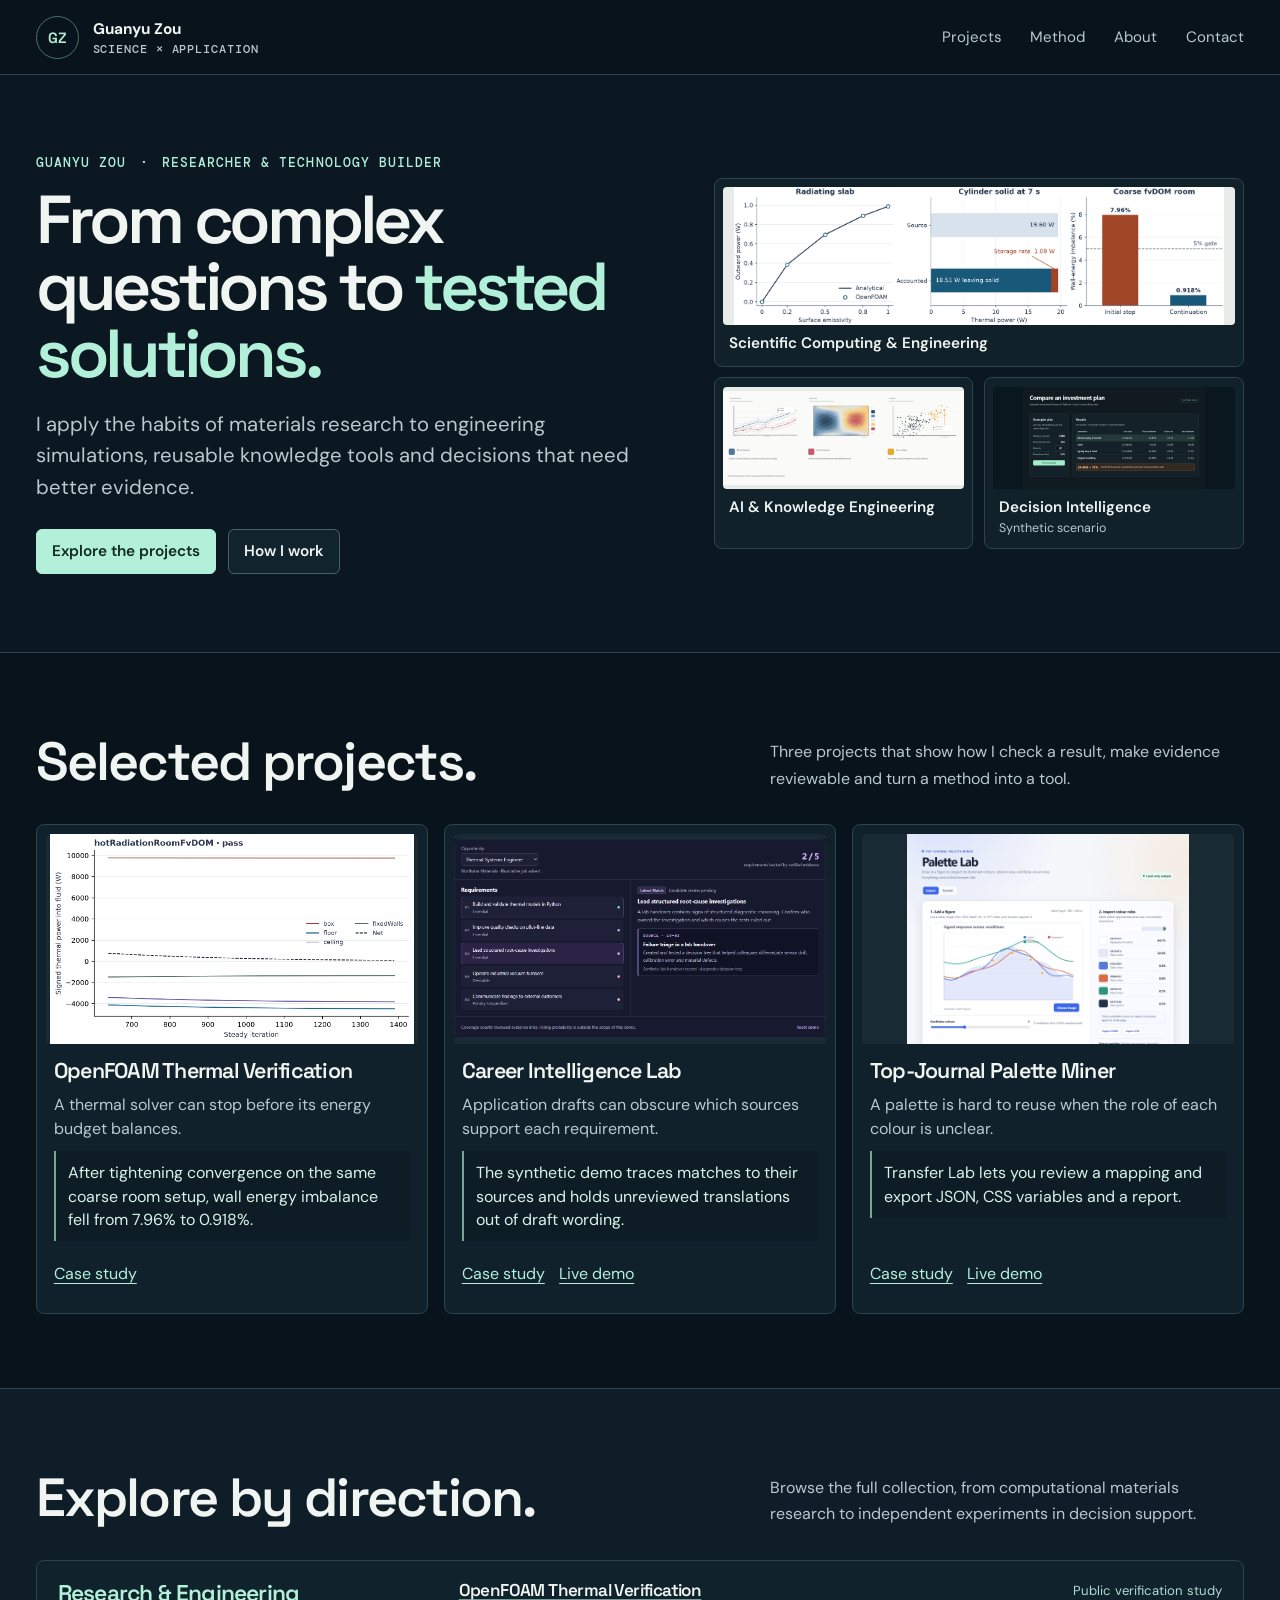
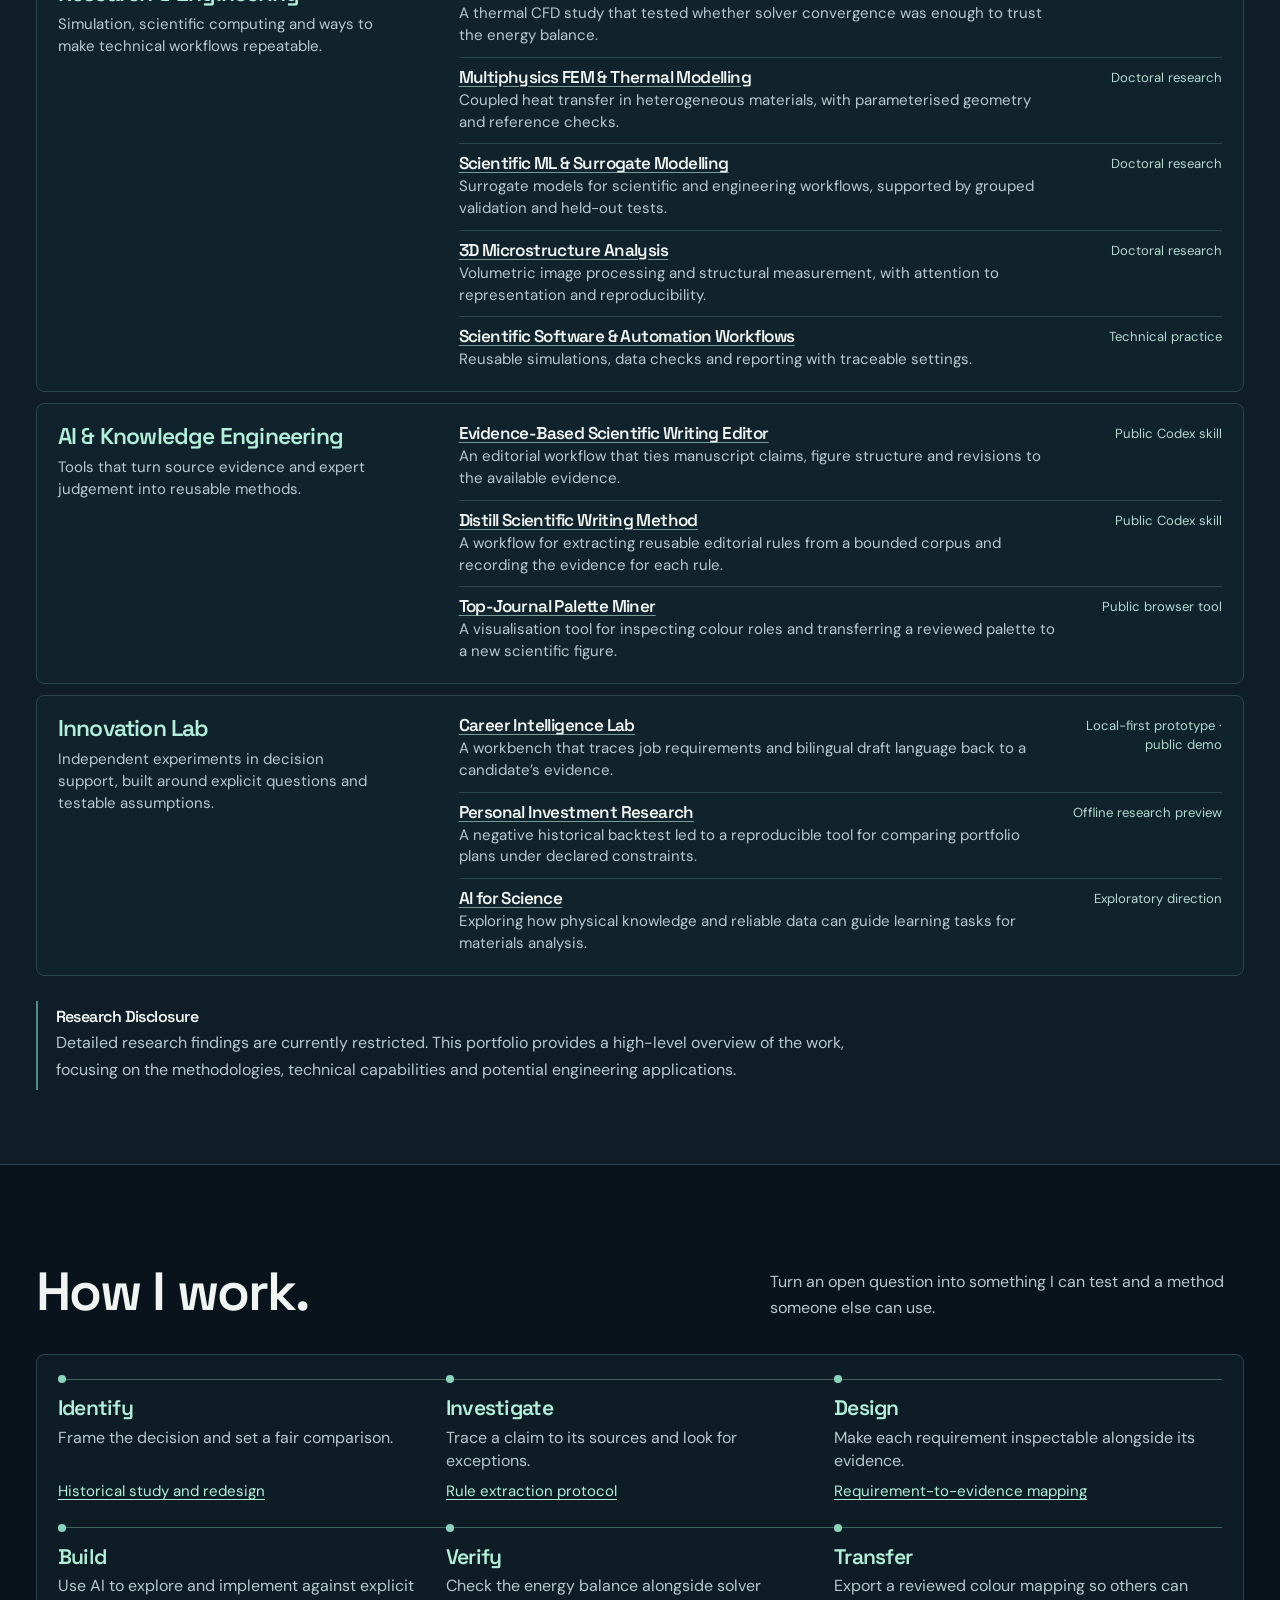
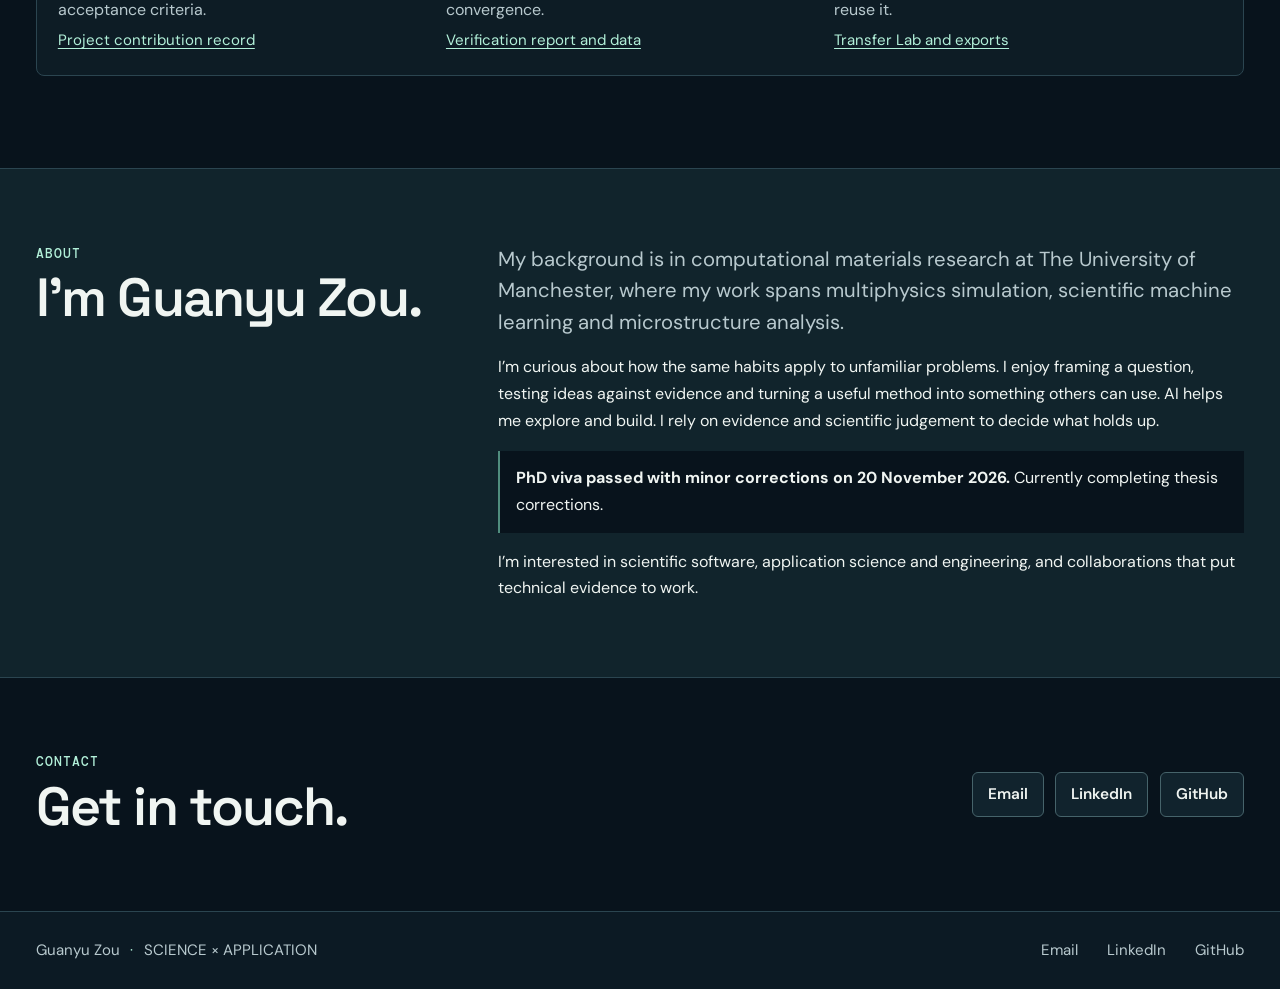
==== index.html @ ea114e2a "Refine portfolio hero, featured evidence and mobile catalogue" ====
<!doctype html>
<html lang="en">
<head>
  <meta charset="utf-8">
  <meta name="viewport" content="width=device-width, initial-scale=1">
  <meta name="theme-color" content="#08131c">
  <title>Guanyu Zou | Research &amp; Technology Portfolio</title>
  <meta name="description" content="Guanyu Zou is a materials researcher and technology builder working across scientific computing, knowledge engineering and independent technical research.">
  <link rel="canonical" href="https://guanyuzooou.github.io/guanyu-zou-portfolio-public/">
  <link rel="icon" href="assets/favicon.svg" type="image/svg+xml">
  <link rel="stylesheet" href="styles.css">
  <link rel="stylesheet" href="portfolio-v2.css">
  <meta property="og:type" content="website">
  <meta property="og:site_name" content="Guanyu Zou · Research &amp; Technology">
  <meta property="og:locale" content="en_GB">
  <meta property="og:title" content="Guanyu Zou | Research &amp; Technology Portfolio">
  <meta property="og:description" content="Guanyu Zou is a materials researcher and technology builder working across scientific computing, knowledge engineering and independent technical research.">
  <meta property="og:url" content="https://guanyuzooou.github.io/guanyu-zou-portfolio-public/">
  <meta property="og:image" content="https://guanyuzooou.github.io/guanyu-zou-portfolio-public/assets/social-preview-v2.png">
  <meta property="og:image:width" content="1200">
  <meta property="og:image:height" content="630">
  <meta property="og:image:alt" content="Guanyu Zou, research and technology portfolio">
  <meta name="twitter:card" content="summary_large_image">
  <meta name="twitter:title" content="Guanyu Zou | Research &amp; Technology Portfolio">
  <meta name="twitter:description" content="Guanyu Zou is a materials researcher and technology builder working across scientific computing, knowledge engineering and independent technical research.">
  <meta name="twitter:image" content="https://guanyuzooou.github.io/guanyu-zou-portfolio-public/assets/social-preview-v2.png">
  <script src="portfolio-v2.js" defer></script>
</head>
<body class="v2-page">
<a class="skip-link" href="#main-content">Skip to main content</a>
<header class="v2-header">
  <div class="v2-wrap v2-header-inner">
    <a class="v2-brand" href="index.html" aria-label="Guanyu Zou home">
      <span class="v2-brand-mark" aria-hidden="true">GZ</span>
      <span><strong>Guanyu Zou</strong><small>SCIENCE × APPLICATION</small></span>
    </a>
    <button type="button" class="v2-menu-toggle" aria-expanded="false" aria-controls="portfolio-navigation" hidden>Menu</button>
    <nav id="portfolio-navigation" class="v2-nav" aria-label="Main navigation"><a href="#work">Projects</a>
<a href="#approach">Method</a>
<a href="#about">About</a>
<a href="#contact">Contact</a></nav>
  </div>
</header>
<main id="main-content" tabindex="-1">
<section class="v2-hero" id="top">
  <div class="v2-wrap v2-hero-grid">
    <div class="v2-hero-copy">
      <p class="v2-kicker">Guanyu Zou <span>·</span> Researcher &amp; technology builder</p>
      <h1>From complex questions to <em>tested solutions.</em></h1>
      <p class="v2-lead">I apply the habits of materials research to engineering simulations, reusable knowledge tools and decisions that need better evidence.</p>
      <div class="v2-actions">
        <a class="v2-button v2-button-primary" href="#work">Explore the projects</a>
        <a class="v2-button" href="#approach">How I work</a>
      </div>
    </div>
    <nav class="v2-practice-grid" aria-label="Areas of practice">
      <a class="v2-practice-tile v2-practice-engineering" href="#research">
        <div class="v2-practice-media">
          <img src="assets/projects/openfoam-verification.png" width="2623" height="741" alt="OpenFOAM verification figure showing analytical comparison, a thermal budget and a wall-energy balance check" fetchpriority="high">
        </div>
        <span>Scientific Computing &amp; Engineering</span>
      </a>
      <a class="v2-practice-tile v2-practice-colour" href="#knowledge">
        <div class="v2-practice-media">
          <img src="assets/projects/palette-gallery.png" width="1500" height="585" alt="Three synthetic examples from Palette Miner’s scientific colour gallery">
        </div>
        <span>AI &amp; Knowledge Engineering</span>
      </a>
      <a class="v2-practice-tile v2-practice-decision" href="#lab">
        <div class="v2-practice-media">
          <img src="assets/projects/investment-comparison.png" width="1280" height="720" alt="Investment Research comparison interface using a synthetic GBP replay">
        </div>
        <span>Decision Intelligence<small>Synthetic scenario</small></span>
      </a>
    </nav>
  </div>
</section>

<section class="v2-section v2-wrap v2-featured" id="work">
  <div class="v2-section-head"><h2>Selected projects.</h2><p>Three projects that show how I check a result, make evidence reviewable and turn a method into a tool.</p></div>
  <div class="v2-feature-grid"><article class="v2-feature-card">
  <div class="v2-feature-image"><img src="assets/projects/openfoam-room.png" alt="Wall and net thermal power over steady iterations in the continued OpenFOAM room radiation run" loading="lazy" decoding="async"></div>
  <div class="v2-feature-body">
    <h3>OpenFOAM Thermal Verification</h3>
    <p class="v2-feature-problem">A thermal solver can stop before its energy budget balances.</p>
    <p class="v2-feature-proof">After tightening convergence on the same coarse room setup, wall energy imbalance fell from 7.96% to 0.918%.</p>
    <div class="v2-feature-actions"><a href="openfoam.html" aria-label="Case study: OpenFOAM Thermal Verification">Case study</a></div>
  </div>
</article>
<article class="v2-feature-card">
  <div class="v2-feature-image"><img src="assets/projects/career-evidence.png" alt="Public Career Intelligence Lab interface showing a latent match, source evidence and a question for candidate review" loading="lazy" decoding="async"></div>
  <div class="v2-feature-body">
    <h3>Career Intelligence Lab</h3>
    <p class="v2-feature-problem">Application drafts can obscure which sources support each requirement.</p>
    <p class="v2-feature-proof">The synthetic demo traces matches to their sources and holds unreviewed translations out of draft wording.</p>
    <div class="v2-feature-actions"><a href="career-intelligence.html" aria-label="Case study: Career Intelligence Lab">Case study</a><a href="https://guanyuzooou.github.io/career-intelligence-lab/" aria-label="Live demo: Career Intelligence Lab">Live demo</a></div>
  </div>
</article>
<article class="v2-feature-card">
  <div class="v2-feature-image"><img src="assets/projects/palette-inspect.png" alt="Palette Lab Inspect interface showing extracted colour candidates and visual roles for its built-in synthetic figure" loading="lazy" decoding="async"></div>
  <div class="v2-feature-body">
    <h3>Top-Journal Palette Miner</h3>
    <p class="v2-feature-problem">A palette is hard to reuse when the role of each colour is unclear.</p>
    <p class="v2-feature-proof">Transfer Lab lets you review a mapping and export JSON, CSS variables and a report.</p>
    <div class="v2-feature-actions"><a href="palette-miner.html" aria-label="Case study: Top-Journal Palette Miner">Case study</a><a href="https://guanyuzooou.github.io/top-journal-palette-miner/" aria-label="Live demo: Top-Journal Palette Miner">Live demo</a></div>
  </div>
</article></div>
</section>

<section class="v2-section v2-directory" id="skills">
  <div class="v2-wrap" id="tools">
    <div class="v2-section-head"><h2>Explore by direction.</h2><p>Browse the full collection, from computational materials research to independent experiments in decision support.</p></div>
    <section class="v2-project-group" data-project-group="research" id="research" aria-labelledby="research-heading">
  <div class="v2-project-group-intro">
    <h3 id="research-heading">
      <span data-category-label>Research &amp; Engineering</span>
      <button type="button" class="v2-category-toggle" aria-expanded="true" aria-controls="research-projects" hidden>Research &amp; Engineering<span aria-hidden="true"></span></button>
    </h3>
    <p>Simulation, scientific computing and ways to make technical workflows repeatable.</p>
  </div>
  <ul id="research-projects"><li class="v2-project-row">
  <div><h4><a href="openfoam.html">OpenFOAM Thermal Verification</a></h4><p>A thermal CFD study that tested whether solver convergence was enough to trust the energy balance.</p></div>
  <span class="v2-project-state">Public verification study</span>
</li>
<li class="v2-project-row">
  <div><h4><a href="fem.html">Multiphysics FEM &amp; Thermal Modelling</a></h4><p>Coupled heat transfer in heterogeneous materials, with parameterised geometry and reference checks.</p></div>
  <span class="v2-project-state">Doctoral research</span>
</li>
<li class="v2-project-row">
  <div><h4><a href="ml.html">Scientific ML &amp; Surrogate Modelling</a></h4><p>Surrogate models for scientific and engineering workflows, supported by grouped validation and held-out tests.</p></div>
  <span class="v2-project-state">Doctoral research</span>
</li>
<li class="v2-project-row">
  <div><h4><a href="imaging.html">3D Microstructure Analysis</a></h4><p>Volumetric image processing and structural measurement, with attention to representation and reproducibility.</p></div>
  <span class="v2-project-state">Doctoral research</span>
</li>
<li class="v2-project-row">
  <div><h4><a href="tools.html">Scientific Software &amp; Automation Workflows</a></h4><p>Reusable simulations, data checks and reporting with traceable settings.</p></div>
  <span class="v2-project-state">Technical practice</span>
</li></ul>
</section>
<section class="v2-project-group" data-project-group="knowledge" id="knowledge" aria-labelledby="knowledge-heading">
  <div class="v2-project-group-intro">
    <h3 id="knowledge-heading">
      <span data-category-label>AI &amp; Knowledge Engineering</span>
      <button type="button" class="v2-category-toggle" aria-expanded="true" aria-controls="knowledge-projects" hidden>AI &amp; Knowledge Engineering<span aria-hidden="true"></span></button>
    </h3>
    <p>Tools that turn source evidence and expert judgement into reusable methods.</p>
  </div>
  <ul id="knowledge-projects"><li class="v2-project-row">
  <div><h4><a href="writing-editor.html">Evidence-Based Scientific Writing Editor</a></h4><p>An editorial workflow that ties manuscript claims, figure structure and revisions to the available evidence.</p></div>
  <span class="v2-project-state">Public Codex skill</span>
</li>
<li class="v2-project-row">
  <div><h4><a href="writing-method.html">Distill Scientific Writing Method</a></h4><p>A workflow for extracting reusable editorial rules from a bounded corpus and recording the evidence for each rule.</p></div>
  <span class="v2-project-state">Public Codex skill</span>
</li>
<li class="v2-project-row">
  <div><h4><a href="palette-miner.html">Top-Journal Palette Miner</a></h4><p>A visualisation tool for inspecting colour roles and transferring a reviewed palette to a new scientific figure.</p></div>
  <span class="v2-project-state">Public browser tool</span>
</li></ul>
</section>
<section class="v2-project-group" data-project-group="innovation" id="lab" aria-labelledby="innovation-heading">
  <div class="v2-project-group-intro">
    <h3 id="innovation-heading">
      <span data-category-label>Innovation Lab</span>
      <button type="button" class="v2-category-toggle" aria-expanded="true" aria-controls="innovation-projects" hidden>Innovation Lab<span aria-hidden="true"></span></button>
    </h3>
    <p>Independent experiments in decision support, built around explicit questions and testable assumptions.</p>
  </div>
  <ul id="innovation-projects"><li class="v2-project-row">
  <div><h4><a href="career-intelligence.html">Career Intelligence Lab</a></h4><p>A workbench that traces job requirements and bilingual draft language back to a candidate’s evidence.</p></div>
  <span class="v2-project-state">Local-first prototype · public demo</span>
</li>
<li class="v2-project-row">
  <div><h4><a href="investment-research.html">Personal Investment Research</a></h4><p>A negative historical backtest led to a reproducible tool for comparing portfolio plans under declared constraints.</p></div>
  <span class="v2-project-state">Offline research preview</span>
</li>
<li class="v2-project-row">
  <div><h4><a href="ai-for-science.html">AI for Science</a></h4><p>Exploring how physical knowledge and reliable data can guide learning tasks for materials analysis.</p></div>
  <span class="v2-project-state">Exploratory direction</span>
</li></ul>
</section>
    <aside class="v2-disclosure"><h3>Research Disclosure</h3><p>Detailed research findings are currently restricted. This portfolio provides a high-level overview of the work, focusing on the methodologies, technical capabilities and potential engineering applications.</p></aside>
  </div>
</section>

<section class="v2-section v2-wrap v2-method-section" id="approach">
  <div class="v2-section-head"><h2>How I work.</h2><p>Turn an open question into something I can test and a method someone else can use.</p></div>
  <ol class="v2-method">
    <li><h3>Identify</h3><p>Frame the decision and set a fair comparison.</p><a href="investment-research.html">Historical study and redesign</a></li>
    <li><h3>Investigate</h3><p>Trace a claim to its sources and look for exceptions.</p><a href="writing-method.html">Rule extraction protocol</a></li>
    <li><h3>Design</h3><p>Make each requirement inspectable alongside its evidence.</p><a href="career-intelligence.html">Requirement-to-evidence mapping</a></li>
    <li><h3>Build</h3><p>Use AI to explore and implement against explicit acceptance criteria.</p><a href="investment-research.html#decisions-and-collaboration">Project contribution record</a></li>
    <li><h3>Verify</h3><p>Check the energy balance alongside solver convergence.</p><a href="openfoam.html">Verification report and data</a></li>
    <li><h3>Transfer</h3><p>Export a reviewed colour mapping so others can reuse it.</p><a href="palette-miner.html">Transfer Lab and exports</a></li>
  </ol>
</section>

<section class="v2-section v2-about" id="about">
  <div class="v2-wrap v2-about-grid">
    <div><p class="v2-kicker">About</p><h2>I’m Guanyu Zou.</h2></div>
    <div>
      <p class="v2-lead">My background is in computational materials research at The University of Manchester, where my work spans multiphysics simulation, scientific machine learning and microstructure analysis.</p>
      <p>I’m curious about how the same habits apply to unfamiliar problems. I enjoy framing a question, testing ideas against evidence and turning a useful method into something others can use. AI helps me explore and build. I rely on evidence and scientific judgement to decide what holds up.</p>
      <p class="v2-viva"><strong>PhD viva passed with minor corrections on 20 November 2026.</strong> Currently completing thesis corrections.</p>
      <p>I’m interested in scientific software, application science and engineering, and collaborations that put technical evidence to work.</p>
    </div>
  </div>
</section>
<section class="v2-section v2-wrap v2-contact" id="contact">
  <div><p class="v2-kicker">Contact</p><h2>Get in touch.</h2></div>
  <div class="v2-actions"><a class="v2-button" href="mailto:guanyuuzouuu@outlook.com">Email</a>
<a class="v2-button" href="https://www.linkedin.com/in/guanyu-zou/">LinkedIn</a>
<a class="v2-button" href="https://github.com/GuanyuZooou">GitHub</a></div>
</section>
</main>
<footer class="v2-footer">
  <div class="v2-wrap"><span>Guanyu Zou <span class="v2-footer-separator">·</span> SCIENCE × APPLICATION</span>
    <nav aria-label="Contact links"><a href="mailto:guanyuuzouuu@outlook.com">Email</a>
<a href="https://www.linkedin.com/in/guanyu-zou/">LinkedIn</a>
<a href="https://github.com/GuanyuZooou">GitHub</a></nav>
  </div>
</footer>
</body>
</html>
---- styles.css ----
@import url('https://fonts.googleapis.com/css2?family=DM+Mono:wght@400;500&family=DM+Sans:wght@400;500;600;700&family=Space+Grotesk:wght@400;500;600;700&display=swap');
:root{--bg:#08131c;--panel:#0e1d27;--panel2:#132733;--line:rgba(211,240,239,.16);--line2:rgba(211,240,239,.28);--text:#f0f5f2;--muted:#a5b4b5;--mint:#b5f1df;--mint2:#70dfc9;--yellow:#f0eea2;--lav:#c5bbfe;--sans:'DM Sans',Arial,sans-serif;--display:'Space Grotesk',var(--sans);--mono:'DM Mono',Consolas,monospace;--page:1260px;--navh:78px}
*{box-sizing:border-box}html{scroll-behavior:smooth}body{margin:0;background:var(--bg);color:var(--text);font-family:var(--sans);-webkit-font-smoothing:antialiased}body::selection{background:var(--mint2);color:#061318}a{color:inherit;text-decoration:none}button{font:inherit}button,a{ -webkit-tap-highlight-color:transparent}a:focus-visible,button:focus-visible{outline:2px solid var(--mint);outline-offset:5px}svg,img{max-width:100%}p{line-height:1.68}.mono,.eyebrow,.tag,.kicker,.overline,.card-number,.metrics-label,.stat-label{font-family:var(--mono);font-weight:400;letter-spacing:.13em;text-transform:uppercase}.wrap{width:min(calc(100% - 112px),var(--page));margin-inline:auto}.section{padding:122px 0}.section-title{font-family:var(--display);font-size:clamp(43px,5.4vw,75px);letter-spacing:-.067em;font-weight:500;line-height:1.045;margin:16px 0 24px}.section-title i{font-style:normal;color:var(--mint)}.eyebrow{font-size:11px;color:var(--mint);display:flex;align-items:center;gap:11px}.eyebrow::before{content:'';width:22px;height:1px;background:var(--mint)}.thin-rule{height:1px;background:var(--line)}
.site-header{height:var(--navh);position:sticky;top:0;z-index:80;background:rgba(8,19,28,.86);border-bottom:1px solid rgba(224,248,238,.1);backdrop-filter:blur(24px);-webkit-backdrop-filter:blur(24px)}.nav-inner{height:100%;display:flex;align-items:center;justify-content:space-between;gap:34px}.brand{display:flex;align-items:center;gap:13px;white-space:nowrap}.brand-mark{display:inline-grid;place-items:center;border:1px solid var(--mint2);width:43px;height:43px;border-radius:50%;font:600 17px var(--display);letter-spacing:-.12em;color:var(--mint)}.brand-name{font:500 12px var(--mono);letter-spacing:.08em;color:#e0ebe9;line-height:1.6}.nav-links{display:flex;align-items:center;gap:34px}.nav-links a{font-size:12px;font-weight:600;color:#d8e5e3;transition:color .2s}.nav-links a:hover{color:var(--mint)}.nav-cta{border:1px solid var(--line2);padding:12px 16px;font:400 10px var(--mono);text-transform:uppercase;letter-spacing:.07em;display:flex;align-items:center;gap:14px;white-space:nowrap}.nav-cta:hover{background:rgba(184,244,226,.08)}.menu-button{display:none;border:1px solid var(--line2);border-radius:6px;background:transparent;color:var(--text);padding:10px 12px;font-size:18px;cursor:pointer}
.hero{padding:94px 0 44px;position:relative;overflow:hidden}.hero::before{content:'';position:absolute;inset:-90px -20px auto auto;width:900px;height:850px;background:radial-gradient(ellipse at 62% 35%,rgba(33,94,110,.3),transparent 58%);pointer-events:none}.hero-grid{display:grid;grid-template-columns:1.03fr .97fr;align-items:center;gap:3%;min-height:640px;position:relative}.hero-copy{position:relative;z-index:2}.hero .kicker{font-size:11px;color:var(--mint);margin:0 0 34px}.hero-title{font:500 clamp(67px,7.05vw,106px)/.99 var(--display);letter-spacing:-.085em;margin:0 0 27px;max-width:800px}.hero-title .light{font-weight:400;color:var(--mint);display:block}.hero-desc{font-size:17px;line-height:1.72;color:#bdcdcc;max-width:550px;margin:0 0 33px}.hero-actions{display:flex;gap:20px;flex-wrap:wrap;align-items:center}.btn{display:inline-flex;align-items:center;justify-content:center;gap:27px;padding:16px 22px;border-radius:3px;cursor:pointer;font-size:12px;font-weight:700;line-height:1.2;transition:transform .22s,background .22s,border-color .22s}.btn:hover{transform:translateY(-2px)}.btn-primary{background:var(--mint);color:#0b2027;border:1px solid var(--mint)}.btn-primary:hover{background:#def8ee}.btn-outline{background:transparent;border:1px solid var(--line2);color:#eef7f4}.btn-outline:hover{border-color:var(--mint)}.tiny-caption{font:10px var(--mono);letter-spacing:.02em;line-height:1.5;color:var(--muted)}.hero-note{margin-top:43px}.hero-note strong{color:#edf7ee;font-weight:500}
.science-console{border:1px solid rgba(175,231,223,.22);background:linear-gradient(138deg,#132832 0%,#0c1e29 52%,#0a202b 100%);min-height:548px;position:relative;overflow:hidden;box-shadow:0 30px 110px rgba(0,0,0,.22);border-radius:7px}.science-console:before{content:'';position:absolute;inset:0;background-image:linear-gradient(rgba(190,246,235,.035) 1px,transparent 1px),linear-gradient(90deg,rgba(190,246,235,.035) 1px,transparent 1px);background-size:38px 38px;mask-image:linear-gradient(90deg,transparent,black 35%,black);pointer-events:none}.console-top{display:flex;align-items:center;justify-content:space-between;padding:22px 25px 0;position:relative;z-index:2}.console-top .mono{font-size:10px;color:#b7d7d4}.signal{display:flex;align-items:center;gap:8px;font:9px var(--mono);letter-spacing:.08em;color:var(--mint)}.signal:before{content:'';width:7px;height:7px;background:#86edc7;border-radius:50%;box-shadow:0 0 16px #86edc7}.console-visual{position:relative;padding:12px 7px;height:392px}.console-visual svg{height:100%;width:100%;overflow:visible;filter:drop-shadow(0 0 10px rgba(95,203,214,.1))}.console-label{position:absolute;left:25px;top:42px;color:#a7c0c5;font:9px var(--mono);letter-spacing:.1em}.console-chip{position:absolute;right:24px;bottom:42px;background:rgba(6,17,26,.78);border:1px solid rgba(156,229,212,.25);backdrop-filter:blur(6px);font:10px/1.9 var(--mono);padding:15px 18px;color:#b4d1ce}.console-chip strong{color:#e7f8ef;font-weight:400}.console-footer{border-top:1px solid var(--line);padding:20px 25px 17px;display:flex;justify-content:space-between;gap:10px;font:9px var(--mono);letter-spacing:.08em;color:#92adad}.console-footer span:first-child{color:var(--mint)}
.hero-stats{border-top:1px solid var(--line);margin-top:42px;display:grid;grid-template-columns:repeat(3,1fr)}.hero-stat{padding:29px 25px;border-right:1px solid var(--line)}.hero-stat:first-child{padding-left:0}.hero-stat:last-child{border:0}.stat-value{font:500 clamp(30px,3vw,40px)/1 var(--display);letter-spacing:-.05em;color:#f2f9f5}.stat-label{color:var(--muted);font-size:10px;line-height:1.8;margin-top:10px;letter-spacing:.065em}
.ticker{border-block:1px solid var(--line);overflow:hidden;background:#0d222c}.ticker-inner{padding:17px 0;display:flex;gap:48px;align-items:center;justify-content:space-between;white-space:nowrap}.ticker span{color:#97b2b2;font:10px var(--mono);text-transform:uppercase;letter-spacing:.09em}.ticker b{color:var(--mint2);font-weight:400;margin-right:20px}
.intro-section{background:#e9eee8;color:#092027}.intro-grid{display:grid;grid-template-columns:.7fr 1.3fr;gap:80px;align-items:start}.intro-section .eyebrow{color:#396e66}.intro-section .eyebrow::before{background:#396e66}.intro-title{font:500 clamp(43px,5.0vw,72px)/1.06 var(--display);letter-spacing:-.065em;max-width:830px;margin:0 0 24px}.intro-title em{font-style:normal;color:#4f817b}.intro-description{font-size:17px;color:#47636a;max-width:700px;margin:0 0 42px}.method-row{border-top:1px solid #c6d2d0;padding:24px 0;display:grid;grid-template-columns:60px 1fr;gap:24px}.method-row:last-child{border-bottom:1px solid #c6d2d0}.method-index{font:12px var(--mono);color:#65817c}.method-row h3{font:500 22px var(--display);letter-spacing:-.035em;margin:0 0 5px}.method-row p{color:#526970;font-size:14px;line-height:1.65;margin:0}
.work-heading{display:flex;align-items:end;justify-content:space-between;gap:40px;margin-bottom:41px}.work-heading .section-title{margin-bottom:0}.section-lead{color:var(--muted);max-width:450px;font-size:15px;margin:0 0 7px}.work-filters{display:flex;align-items:center;gap:8px;margin-bottom:25px;flex-wrap:wrap}.filter-button{background:transparent;color:#8facab;font:10px var(--mono);padding:11px 15px;border:1px solid var(--line);border-radius:25px;cursor:pointer;letter-spacing:.02em}.filter-button[aria-pressed="true"],.filter-button:hover{color:var(--mint);border-color:var(--mint2);background:rgba(172,239,217,.07)}.project-grid{display:grid;grid-template-columns:repeat(2,minmax(0,1fr));gap:20px}.project-card{border-radius:6px;display:flex;flex-direction:column;min-height:580px;position:relative;overflow:hidden;transition:transform .25s,box-shadow .25s}.project-card:hover{transform:translateY(-5px);box-shadow:0 15px 40px rgba(0,0,0,.17)}.project-card.is-hidden{display:none}.card-dark{background:#102a35;border:1px solid #254650;color:#f0f6f1}.card-lav{background:#dcdaf0;color:#172331}.card-sand{background:#e7e9db;color:#182b30}.card-ai{background:#132f34;border:1px solid #396657;color:#f4f6e6}.card-inner{padding:32px 36px 0}.card-top{display:flex;justify-content:space-between;align-items:center;gap:12px}.card-number{font-size:10px;opacity:.72}.card-icon{font-size:25px;line-height:1}.project-card h3{font:500 clamp(27px,3vw,39px)/1.12 var(--display);letter-spacing:-.06em;max-width:500px;margin:36px 0 13px}.project-card p{max-width:440px;font-size:14px;line-height:1.66;opacity:.76;margin:0}.card-art{flex:1;min-height:245px;position:relative;display:flex;align-items:center;justify-content:center;margin:11px 16px 0;overflow:hidden}.card-art img{width:100%;height:100%;max-height:270px;object-fit:contain;transition:transform .5s}.project-card:hover .card-art img{transform:scale(1.055)}.card-bottom{border-top:1px solid currentColor;opacity:.9;margin:0 36px 30px;padding-top:18px;display:flex;align-items:center;justify-content:space-between;gap:10px}.card-bottom span{font:10px/1.5 var(--mono);text-transform:uppercase;letter-spacing:.045em}.card-bottom b{font:500 20px var(--display)}.card-ai .card-art:after{content:'EXPLORATORY RESEARCH';position:absolute;bottom:8px;left:8px;color:#bee9ca;font:9px var(--mono);letter-spacing:.05em}.small-disclaimer{color:#92adaf;font:11px/1.6 var(--mono);margin-top:18px}
.principle-section{background:#10242d;border-block:1px solid var(--line)}.principle-top{display:grid;grid-template-columns:1fr 1fr;gap:110px;align-items:center}.principle-quote{font:500 clamp(32px,4.5vw,57px)/1.18 var(--display);letter-spacing:-.06em}.principle-quote em{color:var(--mint);font-style:normal}.principle-text{font-size:15px;color:#b2c3c3}.principle-chain{display:grid;grid-template-columns:repeat(3,1fr);gap:14px;margin-top:58px}.chain-node{background:#16323b;border:1px solid #29505a;padding:26px 28px;min-height:176px;position:relative}.chain-node .mono{font-size:10px;color:var(--mint)}.chain-node h3{font:500 21px var(--display);letter-spacing:-.035em;margin:26px 0 8px}.chain-node p{font-size:13px;color:#9fbbbc;margin:0}.chain-node:not(:last-child):after{content:'→';font-size:20px;color:var(--mint);position:absolute;right:-18px;top:50%;z-index:2}
.lab-section{overflow:hidden}.lab-layout{display:grid;grid-template-columns:1fr 1fr;gap:60px;align-items:center}.lab-visual{background:#122c32;border:1px solid #29525c;border-radius:9px;padding:30px;position:relative;min-height:500px;display:grid;place-items:center;background-image:radial-gradient(circle at 35% 40%,rgba(98,231,208,.1),transparent 60%)}.lab-visual img{width:100%}.lab-visual small{position:absolute;left:26px;bottom:20px;color:#8fa9aa;font:10px var(--mono)}.status-pill{display:inline-flex;align-items:center;gap:8px;color:var(--yellow);background:#273527;padding:8px 13px;font:10px var(--mono);letter-spacing:.04em;border-radius:20px}.status-pill:before{content:'';width:6px;height:6px;background:var(--yellow);border-radius:50%}.lab-desc{color:#acc4c4;font-size:16px}.skill-pills{display:flex;flex-wrap:wrap;gap:9px;margin:27px 0 34px}.skill-pills span{padding:9px 12px;border:1px solid var(--line2);font:10px var(--mono);color:#b7cbcc;border-radius:2px}.link-arrow{display:inline-flex;align-items:center;gap:15px;font:500 13px var(--display);border-bottom:1px solid var(--mint2);padding-bottom:10px;color:var(--mint)}.link-arrow:hover{gap:22px}
.about-section{background:#e9eee8;color:#102832}.about-layout{display:grid;grid-template-columns:.8fr 1.2fr;gap:70px}.about-monogram{font:500 clamp(120px,20vw,270px)/.77 var(--display);letter-spacing:-.13em;color:#bed4cb;margin:38px 0 22px}.about-subtitle{font:400 14px var(--mono);letter-spacing:.04em;color:#416961}.about-content .section-title{margin-top:12px}.about-content p{color:#49636a;max-width:700px;font-size:16px}.about-facts{display:grid;grid-template-columns:1fr 1fr;gap:23px;margin-top:37px}.about-fact{border-top:1px solid #bdcdca;padding-top:14px}.about-fact .mono{font-size:10px;color:#4c7b71}.about-fact strong{display:block;font:500 15px/1.4 var(--display);margin-top:12px}.contact-section{text-align:center;padding:130px 0 110px;background:radial-gradient(ellipse at 50% 0%,#153a40,#08131c 60%)}.contact-section .eyebrow{justify-content:center}.contact-section .section-title{max-width:900px;margin-inline:auto}.contact-section p{max-width:585px;margin:0 auto 30px;color:#aebfc1;font-size:15px}.contact-actions{display:flex;justify-content:center;align-items:center;gap:12px;flex-wrap:wrap}.contact-links{margin:24px auto 0;display:flex;align-items:center;justify-content:center;gap:24px;font:12px var(--mono);color:var(--mint)}.contact-links a{text-decoration:underline;text-underline-offset:6px}.contact-draft{font:10px var(--mono);color:#8caaa9;margin-top:25px}.footer{border-top:1px solid var(--line);padding:25px 0 35px}.footer-inner{display:flex;align-items:center;justify-content:space-between;gap:20px}.footer span{font:10px var(--mono);color:#779394}.footer a{color:var(--mint)}

.case-hero{padding:78px 0 70px;border-bottom:1px solid var(--line);overflow:hidden;position:relative;background:radial-gradient(ellipse at 80% 25%,rgba(50,104,104,.19),transparent 50%)}.back-link{display:inline-flex;align-items:center;gap:14px;color:#a7c2c1;font:11px var(--mono);margin-bottom:66px}.back-link:hover{color:var(--mint)}.case-kicker{font:11px var(--mono);color:var(--mint);letter-spacing:.09em}.case-title{font:500 clamp(54px,7.5vw,110px)/1.02 var(--display);letter-spacing:-.075em;max-width:1040px;margin:22px 0 24px}.case-intro{font-size:19px;color:#b6c9c9;max-width:800px;line-height:1.68}.case-status{font:10px var(--mono);border:1px solid var(--line2);display:inline-block;padding:9px 12px;margin-top:23px;color:#b4d6cb}.case-metrics{display:grid;grid-template-columns:repeat(3,1fr);border-block:1px solid var(--line);margin-top:63px}.metric{padding:28px 25px;border-right:1px solid var(--line)}.metric:first-child{padding-left:0}.metric:last-child{border-right:0}.metric strong{font:500 clamp(36px,5vw,65px) var(--display);letter-spacing:-.065em;display:block;color:var(--mint)}.metric span{font:10px/1.8 var(--mono);color:#a2b6b7;display:block;max-width:240px;margin-top:7px}.case-story{display:grid;grid-template-columns:270px 1fr;gap:60px;align-items:start}.case-side{position:sticky;top:115px}.case-side .mono{font-size:10px;color:var(--mint)}.case-side a{display:block;border-top:1px solid var(--line);padding:16px 0;color:#acc5c1;font:12px var(--mono)}.case-side a:hover{color:var(--mint)}.case-main h2{font:500 clamp(29px,3.7vw,49px)/1.1 var(--display);letter-spacing:-.055em;margin:0 0 20px}.case-main p{font-size:16px;color:#b7c9c9;max-width:810px}.case-chapter{padding:25px 0 55px;scroll-margin-top:100px}.case-chapter+.case-chapter{border-top:1px solid var(--line);padding-top:52px}.case-figure{background:#142b36;border:1px solid #2c5357;border-radius:5px;padding:26px;margin:26px 0 22px;min-height:270px}.case-figure img{max-height:400px;width:100%;object-fit:contain;display:block}.figure-note{font:10px/1.65 var(--mono);color:#8ca9a9;margin:0}.case-details{margin-top:22px;display:grid;grid-template-columns:1fr 1fr;gap:16px}.detail-box{border:1px solid var(--line);padding:20px}.detail-box b{display:block;font:10px var(--mono);color:var(--mint);letter-spacing:.08em;margin-bottom:12px}.detail-box p{font-size:13px;line-height:1.65;margin:0}.case-list{padding-left:22px;color:#b6cccc;line-height:1.9;font-size:15px}.case-list li{padding-left:6px;margin:10px 0}.case-highlight{border-left:2px solid var(--mint);padding:8px 0 8px 26px;margin:32px 0;font:400 clamp(21px,2.5vw,30px)/1.45 var(--display);letter-spacing:-.026em;color:#f2f8f5}.case-next{display:grid;grid-template-columns:1fr auto;gap:25px;align-items:center;background:#122a31;border:1px solid #315157;padding:27px 34px;margin:60px 0 10px}.case-next .mono{color:var(--mint);font-size:10px}.case-next h3{font:500 27px var(--display);letter-spacing:-.04em;margin:8px 0}.case-next a{font-size:24px;color:var(--mint)}
.lab-steps{display:grid;grid-template-columns:repeat(5,1fr);gap:8px;margin:30px 0 16px}.lab-step{border:1px solid var(--line);background:#152b34;color:#9fb8b9;min-height:106px;text-align:left;padding:17px 12px;cursor:pointer;font:11px/1.6 var(--mono);transition:background .2s,border-color .2s}.lab-step b{display:block;color:var(--mint);margin-bottom:12px;font-weight:400}.lab-step[aria-pressed="true"]{border-color:var(--mint);background:#234746;color:#f1f9f4}.step-description{background:#e5ebe4;color:#233d40;padding:22px 24px;min-height:115px;font-size:15px;line-height:1.65}.demo-panel{display:flex;align-items:center;gap:14px;flex-wrap:wrap;padding:20px 0}.demo-panel button{padding:9px 13px;color:#b6cdcc;background:transparent;border:1px solid var(--line2);cursor:pointer;font:11px var(--mono)}.demo-panel button[aria-pressed="true"]{border-color:var(--mint);color:var(--mint)}.schematic-resolution{width:100%;height:240px;background:#0b202b;display:grid;place-items:center;overflow:hidden;position:relative}.schematic-resolution svg{width:100%;height:100%}.schematic-resolution.pixel svg{filter:url(#pixelate) blur(1px)}.schematic-resolution.coarse svg{filter:blur(6px) contrast(2)}.demo-label{color:#a9cbca;font:11px var(--mono)}
@media(max-width:1100px){.wrap{width:min(calc(100% - 70px),var(--page))}.hero-grid{gap:20px}.hero-title{font-size:clamp(60px,7.8vw,84px)}.science-console{min-height:490px}.console-visual{height:332px}.intro-grid{gap:40px}.principle-top{gap:45px}.nav-links{gap:23px}.nav-cta{display:none}}
@media(max-width:820px){.wrap{width:min(calc(100% - 42px),var(--page))}.site-header{height:69px}.nav-cta{display:none}.menu-button{display:block}.nav-links{display:none;position:absolute;top:69px;left:0;right:0;background:#0d202a;border-bottom:1px solid var(--line2);padding:20px 24px 26px;flex-direction:column;align-items:flex-start;gap:21px}.nav-links.open{display:flex}.hero{padding:64px 0 40px}.hero-grid{display:block;min-height:0}.hero-copy{margin-bottom:47px}.hero-title{font-size:clamp(58px,10vw,90px)}.science-console{min-height:480px}.console-visual{height:340px}.hero-stats{margin-top:30px}.section{padding:85px 0}.intro-grid,.principle-top,.lab-layout,.about-layout{grid-template-columns:1fr;gap:35px}.intro-description{max-width:850px}.work-heading{display:block}.work-heading .section-title{margin-bottom:23px}.lab-visual{min-height:320px}.lab-visual img{max-height:350px}.about-monogram{font-size:170px;margin-bottom:0}.case-story{grid-template-columns:1fr;gap:10px}.case-side{display:none}.case-hero{padding:46px 0 55px}.back-link{margin-bottom:45px}.case-title{font-size:clamp(52px,9vw,85px)}}
@media(max-width:600px){.wrap{width:min(calc(100% - 36px),var(--page))}.brand-mark{width:39px;height:39px}.brand-name{font-size:10px}.hero-title{font-size:clamp(57px,11vw,70px)}.hero-desc{font-size:15px}.hero-note{margin-top:29px}.science-console{min-height:370px}.console-top{padding:17px 17px 0}.console-visual{height:255px}.console-label{left:17px;top:30px;font-size:8px}.console-chip{right:14px;bottom:20px;padding:10px;font-size:8px}.console-footer{padding:13px 17px;font-size:8px}.hero-stats{grid-template-columns:1fr 1fr}.hero-stat{padding:19px 12px}.hero-stat:first-child{padding-left:0}.hero-stat:nth-child(2){border:0}.hero-stat:last-child{border-top:1px solid var(--line);grid-column:1/-1;padding-left:0}.stat-value{font-size:31px}.ticker-inner{gap:26px;overflow:hidden;justify-content:flex-start}.ticker span{font-size:9px}.section{padding:72px 0}.section-title{font-size:47px}.intro-title{font-size:clamp(42px,10vw,60px)}.method-row{grid-template-columns:40px 1fr;gap:14px}.project-grid{grid-template-columns:1fr}.project-card{min-height:505px}.card-inner{padding:25px 25px 0}.card-art{min-height:200px}.card-bottom{margin:0 25px 24px}.project-card h3{font-size:33px;margin:28px 0 12px}.principle-chain{grid-template-columns:1fr;gap:10px}.chain-node{min-height:auto;padding:23px}.chain-node h3{margin:14px 0 7px}.chain-node:not(:last-child):after{content:'↓';right:50%;top:calc(100% - 6px)}.lab-layout{gap:28px}.lab-visual{padding:12px;min-height:260px}.about-facts{grid-template-columns:1fr}.about-monogram{font-size:150px}.contact-section{padding:75px 0}.footer-inner{align-items:start;flex-direction:column}.case-title{font-size:clamp(48px,11vw,69px)}.case-intro{font-size:16px}.case-metrics{grid-template-columns:1fr 1fr;margin-top:42px}.metric{padding:20px 14px}.metric:nth-child(2){border:0}.metric:last-child{border-top:1px solid var(--line);grid-column:1/-1;padding-left:0}.metric strong{font-size:44px}.case-chapter{padding-bottom:30px}.case-chapter+.case-chapter{padding-top:33px}.case-details{grid-template-columns:1fr}.lab-steps{grid-template-columns:repeat(2,1fr)}.lab-step{min-height:80px}.case-figure{padding:12px}.case-next{padding:20px}.case-next h3{font-size:22px}}
@media(prefers-reduced-motion:reduce){html{scroll-behavior:auto}*,*:after,*:before{animation-duration:.01ms!important;transition-duration:.01ms!important}}

.science-console{display:flex;flex-direction:column}
.console-visual{flex:1}


.skills-section{background:#102630;border-top:1px solid #26424c;border-bottom:1px solid #26424c;padding-top:85px;padding-bottom:88px}
.skills-header{display:flex;align-items:end;justify-content:space-between;gap:40px;margin-bottom:26px}
.skills-header .section-title{margin-bottom:0;max-width:850px}
.skills-grid{display:grid;grid-template-columns:repeat(2,minmax(0,1fr));gap:13px}
.skill-card{display:flex;flex-direction:column;min-height:273px;background:#182f3a;border:1px solid #315360;padding:26px 28px 22px;border-radius:7px;transition:background .18s,transform .18s,border-color .18s}
.skill-card:hover{background:#1e3b45;border-color:#abecd8;transform:translateY(-3px)}
.skill-top{display:flex;align-items:center;justify-content:space-between;color:#a9e9d5;font:10px var(--mono);letter-spacing:.09em}
.skill-top>span:last-child{font-size:21px;line-height:1}
.skill-card h3{font:500 clamp(23px,3vw,31px)/1.15 var(--display);letter-spacing:-.035em;margin:27px 0 9px;color:#e9f8f4}
.skill-focus{font-size:14px!important;color:#b8d8d7;margin:0 0 16px!important;line-height:1.4!important}
.skill-detail{color:#96b3b9;font-size:12px;line-height:1.75;margin-bottom:23px}
.skill-proof{font:10px var(--mono);color:#a9e9d5;margin-top:auto;border-top:1px solid #39545e;padding-top:15px;letter-spacing:.03em}
.skills-footnote{color:#a6bfc2;font:11px/1.65 var(--mono);margin:22px 0 0}
.hero-title{font-size:clamp(57px,6.4vw,94px)}
.hero-note{line-height:1.8}
.project-card h3{margin-top:28px}
.card-bottom strong{font-weight:600;letter-spacing:0;display:inline-block;margin-top:5px;font-size:10px}
#approach{padding:92px 0}
.case-toolkit{margin:27px 0 0;display:grid;grid-template-columns:repeat(3,minmax(0,1fr));gap:12px}
.case-toolkit-item{padding:17px 19px;border:1px solid #36505a;border-radius:6px;background:#18313b;min-height:114px;display:flex;flex-direction:column;gap:11px}
.case-toolkit-item span{font:10px var(--mono);letter-spacing:.085em;color:#a5e1ca}
.case-toolkit-item strong{font:500 14px/1.5 var(--sans);color:#f0f4ed}
@media(max-width:820px){.skills-header{display:block}.skills-header .section-title{margin-bottom:14px}.case-toolkit{grid-template-columns:1fr 1fr}}
@media(max-width:600px){.skills-section{padding:62px 0}.skills-grid{grid-template-columns:1fr}.skill-card{min-height:235px;padding:22px}.skill-card h3{margin-top:17px}.skill-detail{margin-bottom:15px}.case-toolkit{grid-template-columns:1fr}.case-toolkit-item{min-height:88px}.hero-title{font-size:clamp(57px,10.2vw,71px)}}


.skip-link{position:absolute;left:-10000px;top:8px;z-index:1000;background:#b5f1df;color:#08131c;padding:10px 18px}.skip-link:focus{left:8px}
.proof-note{color:#a8bcbc;font-size:13px;margin:-17px 0 24px;max-width:940px}
.hero .hero-note{line-height:1.85;max-width:650px}
.hero .hero-note strong{font-weight:500}
@media (min-width:821px){.hero{padding-top:66px}.hero-grid{min-height:560px}.hero-title{font-size:clamp(56px,6.2vw,90px)}.science-console{min-height:460px}.console-visual{min-height:290px}}
@media(max-width:820px){.hero{padding:43px 0 32px}.hero-copy{margin-bottom:22px}.hero-title{font-size:clamp(43px,9vw,72px);max-width:630px}.hero .kicker{margin:0 0 18px;line-height:1.6}.hero-desc{margin-bottom:21px}.hero-note{margin-top:21px}.science-console{display:none}.hero-stats{margin-top:28px}.skills-section{padding-top:55px}.skills-header .section-title{margin-top:8px}.proof-note{margin:0 0 20px}}
@media(max-width:600px){.hero-title{font-size:clamp(40px,10vw,57px)}.hero-desc{line-height:1.56}.btn{padding:13px 14px;gap:10px}.hero-actions{gap:9px}.hero-note{font-size:9px}.stat-label{font-size:9px}.skills-section{padding-top:45px}.skills-header .section-title{font-size:39px}.skills-grid{gap:13px}}


.hero-evidence{margin:0;background:#fff;border:1px solid #315360;border-radius:7px;overflow:hidden;align-self:center}
.evidence-label{font:10px/1.6 var(--mono);letter-spacing:.06em;padding:14px 18px;background:#142b36;color:var(--mint)}
.hero-evidence img{display:block;width:100%;height:auto;padding:14px}
.hero-evidence figcaption{display:flex;flex-wrap:wrap;gap:10px;justify-content:space-between;padding:14px 18px;background:#142b36;font-size:11px;color:#c3d6d4;line-height:1.6}
.hero-evidence figcaption a{color:var(--mint)}
.hero-tools{font:11px/1.8 var(--mono);color:var(--mint);margin:0 0 22px;max-width:560px}
.hero-grid{min-height:0;gap:48px;grid-template-columns:1fr 1fr}
.hero-title{font-size:clamp(44px,4.5vw,66px);line-height:1.03;letter-spacing:-.06em}
.hero{padding-top:48px}.hero .kicker{margin-bottom:23px}.hero-note{margin-top:25px}
.hero-stats{margin-top:30px}.hero-stat{padding-top:21px;padding-bottom:21px}.stat-value{font-size:32px}
.research-figure{padding:0;min-height:0;background:white;overflow:hidden;border-color:#315360}
.research-image-link{display:block;color:#1b505b}
.research-figure img{display:block;width:100%;height:auto;max-height:none;padding:14px;object-fit:contain}
.image-expand{display:block;padding:0 18px 14px;text-align:right;font:11px var(--mono);color:#28606a;text-decoration:underline;text-underline-offset:3px}
.research-figure figcaption{background:#142b36;color:#bdcfce;padding:17px 20px;font-size:12px;line-height:1.75;border-top:1px solid #315360}
.case-title{font-size:clamp(40px,5.2vw,72px);letter-spacing:-.05em;max-width:1000px}
.case-hero{padding-top:46px;padding-bottom:40px}.back-link{margin-bottom:34px}.case-metrics{margin-top:32px}
@media(max-width:820px){.hero-grid{display:block}.hero-evidence{display:none}.hero{padding-top:32px}.hero-title{font-size:clamp(38px,7vw,58px)}.hero .hero-note{margin-top:18px}.hero-tools{font-size:10px}.hero-stats{grid-template-columns:repeat(3,minmax(0,1fr));margin-top:20px}.hero-stat{padding:16px 10px;border-right:1px solid var(--line)}.hero-stat:last-child{grid-column:auto;border-top:0;padding-left:10px}.stat-value{font-size:24px}.stat-label{font-size:8px;letter-spacing:0;overflow-wrap:anywhere}.skills-section{padding-top:30px}.case-title{font-size:clamp(38px,6.5vw,56px)}.case-figure{margin-inline:0}}
@media(max-width:600px){.hero-title{font-size:38px}.hero-desc{font-size:14px;margin-bottom:16px}.hero .kicker{font-size:9px;margin-bottom:16px}.hero-note{font-size:8px}.hero-tools{margin-bottom:17px}.hero-actions{gap:8px}.hero-stat{padding-block:14px}.stat-value{font-size:23px}.research-figure img{padding:8px}.research-figure figcaption{padding:14px;font-size:11px}.case-title{font-size:39px}.back-link{margin-bottom:28px}}


.validation-metric{font-size:24px;line-height:1.3;max-width:270px;letter-spacing:-.03em}
.research-thumbnail{margin:18px 25px;background:#fff;border-radius:4px;padding:12px;display:flex;flex-direction:column;justify-content:center;gap:10px;min-height:300px}
.card-art.research-thumbnail img{width:100%;height:280px;max-height:none;object-fit:contain;transform:none;opacity:1;filter:none}
.thumbnail-label{font:10px/1.55 var(--mono);color:#32545c;display:block;border-top:1px solid #dce4e5;padding-top:10px;letter-spacing:0}
.project-card:hover .research-thumbnail img{transform:none}
.proof-note a{text-decoration:underline;text-underline-offset:4px;color:var(--mint)}
.contribution-note{border-left:2px solid var(--mint2);padding:2px 0 2px 20px;margin:24px 0 30px}
.case-main .contribution-note h3,.case-main .validation-note h3{font:500 17px/1.4 var(--sans);color:var(--mint);margin:12px 0 8px;letter-spacing:0}
.case-main .contribution-note p,.case-main .validation-note p{font-size:14px;line-height:1.75;margin:8px 0 18px}
.validation-note{padding:10px 22px;border:1px solid var(--line);margin:25px 0}
@media(max-width:820px){
  body:has(.hero) main{display:flex;flex-direction:column}
  body:has(.hero) main>*{order:3}
  body:has(.hero) main>.hero{order:0}
  body:has(.hero) main>#work{order:1}
  body:has(.hero) main>#skills{order:2}
  #work{padding-top:30px;padding-bottom:50px;scroll-margin-top:80px}
  #skills{scroll-margin-top:85px}
  #work .work-heading{margin-bottom:22px}
  #work .section-title{font-size:clamp(33px,5.5vw,44px);margin:12px 0 16px}
  #work .section-lead{font-size:14px}
  #work .proof-note{font-size:12px;margin-bottom:18px}
  .validation-metric{font-size:18px}
  .card-art.research-thumbnail img{height:245px}
  .research-thumbnail{min-height:0;padding:10px}
}
@media(max-width:600px){
  .validation-metric{font-size:15px;line-height:1.3;max-width:110px}
  .hero-stat .stat-label{font-size:8px;line-height:1.65}
  .hero-stats{margin-top:14px}.hero{padding-bottom:20px}
  #work .work-heading .section-lead{display:none}
  #work .work-filters{gap:6px;margin-bottom:18px}
  #work .filter-button{font-size:10px;padding:9px 11px}
  .card-art.research-thumbnail img{height:auto;max-height:290px;min-height:0}
  .research-thumbnail{margin:14px 18px;padding:10px}
  .project-card:has(.research-thumbnail){min-height:0}
  .project-card:has(.research-thumbnail) .card-inner{padding:22px 22px 0}
  .project-card:has(.research-thumbnail) h3{font-size:28px;margin:20px 0 12px}
  .thumbnail-label{font-size:9px}
  .validation-note{padding:8px 15px}
}


.exploration-page .case-metrics .metric strong{font-size:clamp(24px,3vw,40px);line-height:1.25;overflow-wrap:anywhere}


.tools-section{border-block:1px solid var(--line);background:#0d2029;scroll-margin-top:90px}
.tools-section .section-title{font-size:clamp(38px,4.5vw,62px);max-width:720px}
.tools-grid{display:grid;grid-template-columns:repeat(2,minmax(0,1fr));gap:18px}
.tool-card{display:flex;flex-direction:column;padding:30px 32px;border:1px solid #31505a;border-radius:6px;background:#122b35;transition:border-color .2s,background .2s}
.tool-card:hover{border-color:var(--mint2);background:#17343e}
.tool-kicker{display:flex;justify-content:space-between;gap:12px;font:10px/1.5 var(--mono);letter-spacing:.06em;color:#a5d8cd}
.tool-card h3{font:500 29px/1.15 var(--display);letter-spacing:-.04em;color:var(--text);margin:22px 0 14px}
.tool-card p{font-size:14px;color:#b5c9c9;margin:0 0 22px;line-height:1.7}
.tool-flow{font:11px/1.8 var(--mono);color:var(--mint);padding:14px 0;border-top:1px solid var(--line);margin-top:auto}
.tool-stack{font:10px/1.7 var(--mono);color:#93b1b6}
.tools-more{display:inline-flex;margin-top:26px}
.workflow-strip{display:grid;grid-template-columns:repeat(3,minmax(0,1fr));gap:10px;margin:25px 0 30px}
.workflow-strip>span{display:block;padding:17px 15px;border:1px solid #31505a;border-radius:4px;background:#112c35;color:#a2bfc1;font:11px/1.6 var(--mono)}
.workflow-strip b{display:block;font:500 15px/1.5 var(--sans);color:var(--mint);margin-top:9px}
.case-main .tool-subhead{font:500 18px/1.4 var(--sans);color:var(--mint);margin:29px 0 10px}
.tool-details{margin:25px 0;padding:0 18px;border:1px solid var(--line);border-radius:4px}
.tool-details summary{padding:17px 0;cursor:pointer;font-size:13px;color:#c8e5dd;line-height:1.6}
.tool-details summary:focus-visible{outline:2px solid var(--mint);outline-offset:5px}
.tool-details p{font-size:14px;line-height:1.75}
.tool-links{display:flex;align-items:center;gap:22px;flex-wrap:wrap;margin:24px 0}
@media(max-width:1100px){.nav-links{gap:15px}.nav-links a{font-size:11px}.nav-inner{gap:20px}}
@media(max-width:820px){
 body:has(.hero) main>*{order:4}
 body:has(.hero) main>.hero{order:0}
 body:has(.hero) main>#work{order:1}
 body:has(.hero) main>#tools{order:2}
 body:has(.hero) main>#skills{order:3}
 .tools-section{padding:55px 0}.tools-section .work-heading{margin-bottom:25px}
 .tools-section .section-title{font-size:40px}.tool-card{padding:25px}.tool-card h3{font-size:25px}
}
@media(max-width:600px){
 .tools-grid{grid-template-columns:1fr;gap:13px}.tools-section .section-title{font-size:36px}
 .tool-card{padding:23px}.tool-card h3{margin-top:17px}.tool-flow{font-size:10px}
 .workflow-strip{gap:7px}.workflow-strip>span{padding:12px 9px;font-size:9px}.workflow-strip b{font-size:12px}
 .tool-links{gap:16px}.tool-links .link-arrow{font-size:12px}
}

/* Public-review presentation rules. */
.concept-figure{margin:0;border:1px solid #315360;border-radius:7px;overflow:hidden;background:#102630;align-self:center}
.concept-figure img{display:block;width:100%;height:auto}
.concept-figure figcaption{font:11px/1.7 var(--mono);color:#b7ceca;padding:16px 20px;border-top:1px solid var(--line)}
.publication-note{border-left:2px solid var(--mint2);padding:3px 0 3px 21px;color:var(--muted);font-size:13px;max-width:850px;margin:30px 0}
.public-visual{padding:0;min-height:0;background:#102630;overflow:hidden}
.public-visual img{width:100%;height:auto;max-height:none;display:block}
.public-visual figcaption{padding:15px 19px;color:var(--muted);font:11px/1.7 var(--mono);border-top:1px solid var(--line)}
.card-art.concept-art{margin:18px 24px 10px;padding:0;min-height:0;border:1px solid var(--line);border-radius:5px;overflow:hidden;background:#102630}
.card-art.concept-art img{display:block;width:100%;height:auto;max-height:none;opacity:1;transform:none}
.project-card{min-height:0}.project-card .card-bottom{margin-top:auto}.project-card h3{margin-top:25px}
.concept-label{font:9px/1.7 var(--mono);color:#94bcb5;letter-spacing:.03em;padding:0 25px 18px}
.capability-strip{display:grid;grid-template-columns:repeat(3,minmax(0,1fr));border-block:1px solid var(--line);margin-top:30px}
.capability-strip>div{padding:20px 16px;border-right:1px solid var(--line)}.capability-strip>div:first-child{padding-left:0}.capability-strip>div:last-child{border:0}
.capability-strip b{display:block;color:var(--mint);font:500 20px/1.4 var(--display)}.capability-strip span{font:10px/1.7 var(--mono);color:var(--muted);display:block;margin-top:8px}
.case-side a[aria-current]{color:var(--mint)}.case-chapter{scroll-margin-top:95px}
.contact-links:empty{display:none}.contact-section .contact-links{margin-top:20px}
@media(max-width:820px){.concept-figure{display:none}.hero-grid{display:block}.capability-strip b{font-size:18px}.capability-strip>div{padding:17px 10px}}
@media(max-width:600px){.capability-strip{grid-template-columns:1fr}.capability-strip>div{padding:13px 0;border-right:0;border-bottom:1px solid var(--line)}.capability-strip span{margin-top:3px}.card-art.concept-art{margin-inline:20px}.project-card h3{font-size:28px}.case-side{display:block;position:static}.case-side a{font-size:11px;padding:11px 0}.case-side .mono{margin-top:0}.workflow-strip{grid-template-columns:1fr}.workflow-strip>span{padding:14px;font-size:11px}.workflow-strip b{font-size:15px}.concept-label{padding-inline:22px}}
---- portfolio-v2.css ----
/* Shared portfolio presentation. Legacy research pages retain their original body styles. */
:root {
  --v2-bg: #08131c;
  --v2-panel: #10212c;
  --v2-border: #2b4550;
  --v2-text: #f0f5f2;
  --v2-muted: #b8c9ce;
  --v2-accent: #b2f0d9;
  --v2-width: 1216px;
}

.v2-page { color: var(--v2-text); background: var(--v2-bg); font-size: 1rem; line-height: 1.6; }
.v2-page h1, .v2-page h2, .v2-page h3, .v2-page h4 {
  font-family: var(--display, system-ui);
  font-weight: 600;
  line-height: 1.12;
  letter-spacing: -.035em;
  margin: 0;
}
.v2-page p { margin: 0; }
.v2-page em { color: var(--v2-accent); font-style: normal; }
.v2-page img { max-width: 100%; height: auto; display: block; }
.v2-page [id], .v2-wrap [id] { scroll-margin-top: 92px; }
.v2-page :is(a, button):focus-visible, .v2-header :is(a, button):focus-visible, .v2-footer a:focus-visible {
  outline: 2px solid var(--v2-accent);
  outline-offset: 4px;
}
.v2-page [hidden], .v2-header [hidden] { display: none !important; }
.v2-wrap { width: min(var(--v2-width), calc(100% - 72px)); margin-inline: auto; }

.v2-header { position: sticky; z-index: 5; top: 0; background: #08131c; border-bottom: 1px solid var(--v2-border); }
.v2-header-inner { min-height: 74px; display: flex; align-items: center; justify-content: space-between; gap: 1.25rem; }
.v2-brand { display: inline-flex; align-items: center; gap: .85rem; }
.v2-brand-mark { display: grid; place-items: center; width: 43px; height: 43px; font: 600 .93rem var(--display, system-ui); border: 1px solid #467468; border-radius: 50%; color: var(--v2-accent); }
.v2-brand strong { display: block; font-size: .96rem; color: var(--v2-text); }
.v2-brand small { display: block; font: 500 .75rem var(--mono, monospace); letter-spacing: .075em; color: var(--v2-muted); }
.v2-nav, .v2-footer nav { display: flex; gap: 1.8rem; align-items: center; flex-wrap: wrap; }
.v2-nav a, .v2-footer a { font-size: .94rem; color: var(--v2-muted); }
.v2-nav a:hover, .v2-footer a:hover { color: var(--v2-accent); }
.v2-menu-toggle { padding: .52rem .85rem; font: inherit; color: var(--v2-text); background: var(--v2-panel); border: 1px solid var(--v2-border); border-radius: 6px; cursor: pointer; }
.v2-footer { background: #0c1a24; border-top: 1px solid var(--v2-border); }
.v2-footer .v2-wrap { display: flex; flex-wrap: wrap; justify-content: space-between; gap: 1.25rem; align-items: center; padding-block: 1.65rem; font-size: .94rem; color: var(--v2-muted); }
.v2-footer-separator { color: var(--v2-accent); padding-inline: .4rem; }

.v2-hero { background: #0b1821; border-bottom: 1px solid var(--v2-border); }
.v2-hero-grid { display: grid; grid-template-columns: 1.08fr .92fr; gap: clamp(2rem, 4.3vw, 4.2rem); align-items: center; padding-block: clamp(3.3rem, 6.1vw, 5.7rem); }
.v2-kicker { font: 500 .82rem/1.5 var(--mono, monospace); letter-spacing: .08em; text-transform: uppercase; color: var(--v2-accent); }
.v2-kicker span { padding-inline: .25rem; }
.v2-hero h1 { margin: .8rem 0 1.35rem; font-size: clamp(3.15rem, 5.3vw, 5.45rem); letter-spacing: -.063em; line-height: .99; }
.v2-page .v2-lead { font-size: clamp(1.1rem, 1.6vw, 1.27rem); line-height: 1.55; max-width: 63ch; color: var(--v2-muted); }
.v2-actions { display: flex; flex-wrap: wrap; gap: .7rem; align-items: center; margin-top: 1.6rem; }
.v2-button { display: inline-flex; min-height: 44px; align-items: center; justify-content: center; border: 1px solid #46636a; border-radius: 6px; padding: .58rem .95rem; background: #11232d; color: var(--v2-text); font-size: .96rem; font-weight: 600; }
.v2-button:hover { border-color: var(--v2-accent); }
.v2-button-primary { background: var(--v2-accent); color: #102921; border-color: var(--v2-accent); }
.v2-button-primary:hover { background: #d9ffef; color: #102921; }
.v2-practice-grid {
  display: grid;
  grid-template-columns: repeat(2, minmax(0, 1fr));
  gap: .67rem;
  min-width: 0;
}
.v2-practice-tile {
  display: flex;
  flex-direction: column;
  min-width: 0;
  padding: .52rem;
  border: 1px solid var(--v2-border);
  border-radius: 8px;
  background: #10212a;
}
.v2-practice-tile:is(:hover, :focus-visible) { border-color: #70ab97; background: #152c34; }
.v2-practice-tile span {
  display: block;
  margin: .56rem .35rem .22rem;
  color: var(--v2-text);
  font-size: .95rem;
  font-weight: 600;
  line-height: 1.3;
}
.v2-practice-tile small { display: block; margin-top: .15rem; color: var(--v2-muted); font-size: .78rem; font-weight: 400; }
.v2-practice-tile:is(:hover, :focus-visible) span { color: var(--v2-accent); }
.v2-practice-engineering { grid-column: 1 / -1; }
.v2-practice-media {
  display: grid;
  place-items: center;
  height: clamp(80px, 8vw, 112px);
  background: #0a171f;
  border-radius: 4px;
  overflow: hidden;
}
.v2-practice-engineering .v2-practice-media {
  height: auto;
  aspect-ratio: 3.7;
  background: #e7ece9;
}
.v2-practice-colour .v2-practice-media { background: #e7ece9; }
.v2-practice-media img {
  width: 100%;
  height: 100%;
  min-height: 0;
  object-fit: contain;
}
.v2-text-link, .v2-method a, .v2-case-aside a, .v2-case-figure figcaption a, .v2-evidence-links a, .v2-related a { color: var(--v2-accent); text-decoration: underline; text-underline-offset: .22em; }
.v2-text-link:hover, .v2-method a:hover, .v2-case-aside a:hover, .v2-case-figure figcaption a:hover, .v2-evidence-links a:hover, .v2-related a:hover { color: #e4fff5; }

.v2-section { padding-block: clamp(2.8rem, 5.8vw, 5.1rem); }
.v2-section-head { display: grid; grid-template-columns: 1.2fr .8fr; align-items: end; gap: 1.5rem; margin-bottom: 2rem; }
.v2-section-head h2, .v2-about h2, .v2-contact h2 { font-size: clamp(2.3rem, 4.2vw, 3.8rem); margin-top: .32rem; }
.v2-section-head > p { color: var(--v2-muted); max-width: 44ch; }
.v2-feature-grid { display: grid; grid-template-columns: repeat(3, minmax(0, 1fr)); gap: 1rem; }
.v2-feature-card {
  display: flex;
  flex-direction: column;
  min-width: 0;
  border: 1px solid var(--v2-border);
  border-radius: 8px;
  background: var(--v2-panel);
}
.v2-feature-card:focus-within { border-color: #70ab97; }
.v2-feature-image {
  margin: .55rem .55rem 0;
  background: #182a33;
  border-radius: 4px;
  overflow: hidden;
}
.v2-feature-image img { width: 100%; aspect-ratio: 16 / 9; object-fit: contain; }
.v2-feature-body { display: flex; flex: 1; flex-direction: column; gap: .65rem; padding: .95rem 1.05rem 1.05rem; }
.v2-feature-body h3 { font-size: 1.34rem; }
.v2-feature-problem { color: var(--v2-muted); line-height: 1.48; }
.v2-feature-proof { padding: .65rem .75rem; border-left: 2px solid #70ab97; background: #0d1c25; color: #d7f3e7; line-height: 1.45; }
.v2-feature-actions { display: flex; flex-wrap: wrap; gap: .9rem; margin-top: auto; }
.v2-feature-actions a { display: inline-flex; min-height: 44px; align-items: center; color: var(--v2-accent); text-decoration: underline; text-underline-offset: .22em; }
.v2-feature-actions a:hover { color: #e4fff5; }

.v2-directory { border-block: 1px solid var(--v2-border); background: #0e1d27; }
.v2-project-group {
  display: grid;
  grid-template-columns: minmax(0, .33fr) minmax(0, .67fr);
  gap: 1.55rem;
  padding: 1.25rem 1.3rem;
  border: 1px solid var(--v2-border);
  border-radius: 8px;
  background: #10222c;
}
.v2-project-group + .v2-project-group { margin-top: .7rem; }
.v2-project-group h3 { color: var(--v2-accent); font-size: 1.43rem; }
.v2-project-group p { color: var(--v2-muted); font-size: .94rem; line-height: 1.45; }
.v2-project-group-intro p { max-width: 32ch; margin-top: .45rem; }
.v2-project-group ul, .v2-case-aside ul { list-style: none; padding: 0; margin: 0; }
.v2-project-row { display: flex; justify-content: space-between; align-items: start; gap: .85rem; padding-block: .62rem; }
.v2-project-row:first-child { padding-top: 0; }
.v2-project-row:last-child { padding-bottom: 0; }
.v2-project-row + .v2-project-row { border-top: 1px solid var(--v2-border); }
.v2-project-row h4 { margin-bottom: .18rem; font-size: 1.07rem; }
.v2-project-row h4 a { text-decoration: underline; text-underline-offset: .18em; text-decoration-color: #759c96; }
.v2-project-row h4 a:hover { color: var(--v2-accent); }
.v2-project-state { flex: 0 0 9.5rem; text-align: right; color: #b5d9cf; font-size: .82rem; line-height: 1.45; }
.v2-category-toggle {
  display: flex;
  width: 100%;
  min-height: 48px;
  align-items: center;
  justify-content: space-between;
  gap: 1rem;
  padding: .5rem 0;
  color: inherit;
  background: transparent;
  border: 0;
  text-align: left;
  font: inherit;
  cursor: pointer;
}
.v2-category-toggle span { flex: 0 0 .5em; height: .5em; border: solid currentColor; border-width: 0 2px 2px 0; transform: translate(-2px, -2px) rotate(45deg); }
.v2-category-toggle[aria-expanded="true"] span { transform: translate(-2px, 2px) rotate(225deg); }
.v2-category-toggle:hover { color: #e4fff5; }
.v2-disclosure { border-left: 2px solid #508d7e; padding: .4rem 1.1rem; max-width: 78ch; margin-top: 1.6rem; color: var(--v2-muted); }
.v2-disclosure h3 { color: var(--v2-text); font-size: 1rem; margin-bottom: .25rem; }

.v2-method {
  display: grid;
  grid-template-columns: repeat(3, minmax(0, 1fr));
  row-gap: 1.5rem;
  padding: 1.45rem 1.3rem;
  margin: 0;
  list-style: none;
  border: 1px solid var(--v2-border);
  border-radius: 8px;
  background: #0d1c25;
}
.v2-method li {
  position: relative;
  display: flex;
  flex-direction: column;
  padding: 1.02rem 1rem 0 0;
  border-top: 1px solid #41645e;
}
.v2-method li::before {
  position: absolute;
  inset: -.28rem auto auto 0;
  width: .5rem;
  height: .5rem;
  background: #8bd5be;
  border-radius: 50%;
  content: "";
}
.v2-method h3 { color: var(--v2-accent); font-size: 1.32rem; margin-bottom: .38rem; }
.v2-method p { color: var(--v2-muted); margin-bottom: .4rem; line-height: 1.48; }
.v2-method a { width: fit-content; margin-top: auto; font-size: .94rem; }
.v2-about { background: #11242c; border-block: 1px solid var(--v2-border); }
.v2-about-grid { display: grid; grid-template-columns: .37fr .63fr; gap: 1.5rem; }
.v2-about-grid > div:last-child > p + p { margin-top: 1rem; }
.v2-viva { background: var(--v2-bg); padding: .88rem 1rem; border-left: 2px solid #508d7e; }
.v2-contact { display: flex; justify-content: space-between; gap: 1.5rem; align-items: center; flex-wrap: wrap; }
.v2-contact .v2-actions { margin-top: 0; }

.v2-case-header { background: radial-gradient(ellipse at 74% 25%, #14333a, var(--v2-bg) 70%); border-bottom: 1px solid var(--v2-border); padding-block: clamp(2.7rem, 6.1vw, 4.7rem); }
.v2-case-header .v2-kicker { margin-top: 1.65rem; }
.v2-case-header h1 { font-size: clamp(2.5rem, 5.6vw, 5rem); max-width: 18ch; margin: .5rem 0 .95rem; }
.v2-tags { padding: 0; margin: 1.2rem 0 0; display: flex; flex-wrap: wrap; gap: .45rem; list-style: none; }
.v2-tags li { color: var(--v2-muted); background: #0e212a; border: 1px solid var(--v2-border); border-radius: 4px; padding: .22rem .5rem; font-size: .86rem; }
.v2-case-content { display: grid; grid-template-columns: minmax(180px, .24fr) minmax(0, .76fr); gap: clamp(1.7rem, 5vw, 5rem); padding-block: 3rem 5rem; }
.v2-case-aside { position: sticky; top: 100px; align-self: start; }
.v2-case-aside li { border-top: 1px solid var(--v2-border); padding: .62rem 0; }
.v2-case-aside ul { margin-top: .65rem; }
.v2-page .v2-reviewed { font-size: .88rem; color: var(--v2-muted); margin-top: 1rem; }
.v2-page .v2-case-outcome { border-left: 2px solid #69b6a0; padding-left: 1rem; font-size: 1.23rem; color: var(--v2-accent); margin-bottom: 1.6rem; }
.v2-case-figure { border: 1px solid var(--v2-border); border-radius: 8px; background: var(--v2-panel); overflow: hidden; margin: 0 0 1.8rem; }
.v2-case-figure img { width: 100%; }
.v2-case-figure figcaption { color: var(--v2-muted); padding: .75rem 1rem; font-size: .94rem; }
.v2-case-figure figcaption > span { display: block; }
.v2-case-section { border-top: 1px solid var(--v2-border); padding: 1.65rem 0; }
.v2-case-section h2 { margin-bottom: .75rem; font-size: clamp(1.55rem, 2.75vw, 2.2rem); }
.v2-case-section p { color: var(--v2-muted); max-width: 72ch; }
.v2-evidence-links { display: flex; flex-wrap: wrap; gap: .5rem 1.15rem; list-style: none; padding: 0; margin: .9rem 0 0; }
.v2-related { border: 1px solid var(--v2-border); background: var(--v2-panel); border-radius: 7px; padding: 1rem; }
.v2-related a { display: inline-block; margin-top: .25rem; }

@media (max-width: 940px) {
  .v2-wrap { width: calc(100% - 48px); }
  .v2-hero-grid { gap: 2.2rem; }
  .v2-hero h1 { font-size: clamp(2.95rem, 6vw, 4.3rem); }
  .v2-feature-grid { gap: .75rem; }
  .v2-feature-body { padding-inline: .85rem; }
}
@media (max-width: 700px) {
  .v2-wrap { width: calc(100% - 36px); }
  .v2-header-inner { min-height: 64px; flex-wrap: wrap; gap: .45rem 1rem; padding-block: .62rem; }
  .v2-brand-mark { width: 39px; height: 39px; }
  .v2-nav { width: 100%; justify-content: space-between; gap: .4rem; padding-top: .35rem; }
  .v2-nav a { padding-block: .4rem; }
  .v2-hero-grid, .v2-section-head, .v2-project-group, .v2-about-grid, .v2-case-content { grid-template-columns: 1fr; }
  .v2-hero-grid { padding-block: 2.1rem 1.35rem; gap: 1.45rem; }
  .v2-hero h1 { margin-bottom: .85rem; }
  .v2-hero .v2-actions { margin-top: 1.15rem; }
  .v2-practice-grid { width: 100%; max-width: 510px; gap: .46rem; }
  .v2-practice-tile { padding: .36rem; border-radius: 6px; }
  .v2-practice-tile span { margin: .36rem .22rem .12rem; font-size: .86rem; }
  .v2-practice-media { height: clamp(56px, 17vw, 90px); }
  .v2-practice-engineering .v2-practice-media { aspect-ratio: 4.1; }
  .v2-feature-grid { grid-template-columns: repeat(2, minmax(0, 1fr)); }
  .v2-feature-body { padding: .75rem .87rem .65rem; gap: .48rem; }
  .v2-hero h1 { font-size: clamp(2.85rem, 9.9vw, 4.35rem); }
  .v2-section-head { gap: .85rem; }
  .v2-project-group { gap: .7rem; padding: .65rem .9rem; }
  .v2-project-group-intro:has(button:not([hidden])) p { display: none; }
  .v2-project-group-intro:has(button[aria-expanded="true"]:not([hidden])) p { display: block; margin-top: .1rem; }
  .v2-project-group ul { padding: .3rem 0 .45rem; }
  .v2-project-state { flex-basis: 7.25rem; }
  .v2-method { grid-template-columns: 1fr; gap: 0; padding: 1.05rem .95rem; }
  .v2-method li { padding: 0 0 1.15rem 1rem; border-top: 0; border-left: 1px solid #41645e; }
  .v2-method li:last-child { padding-bottom: 0; }
  .v2-method li::before { inset: .4rem auto auto -.27rem; }
  .v2-case-aside { position: static; }
}
@media (max-width: 460px) {
  .v2-feature-grid { grid-template-columns: 1fr; }
  .v2-project-row { display: block; }
  .v2-project-state { display: inline-block; margin-top: .3rem; text-align: left; }
  .v2-case-content { padding-block: 2rem 3rem; }
}
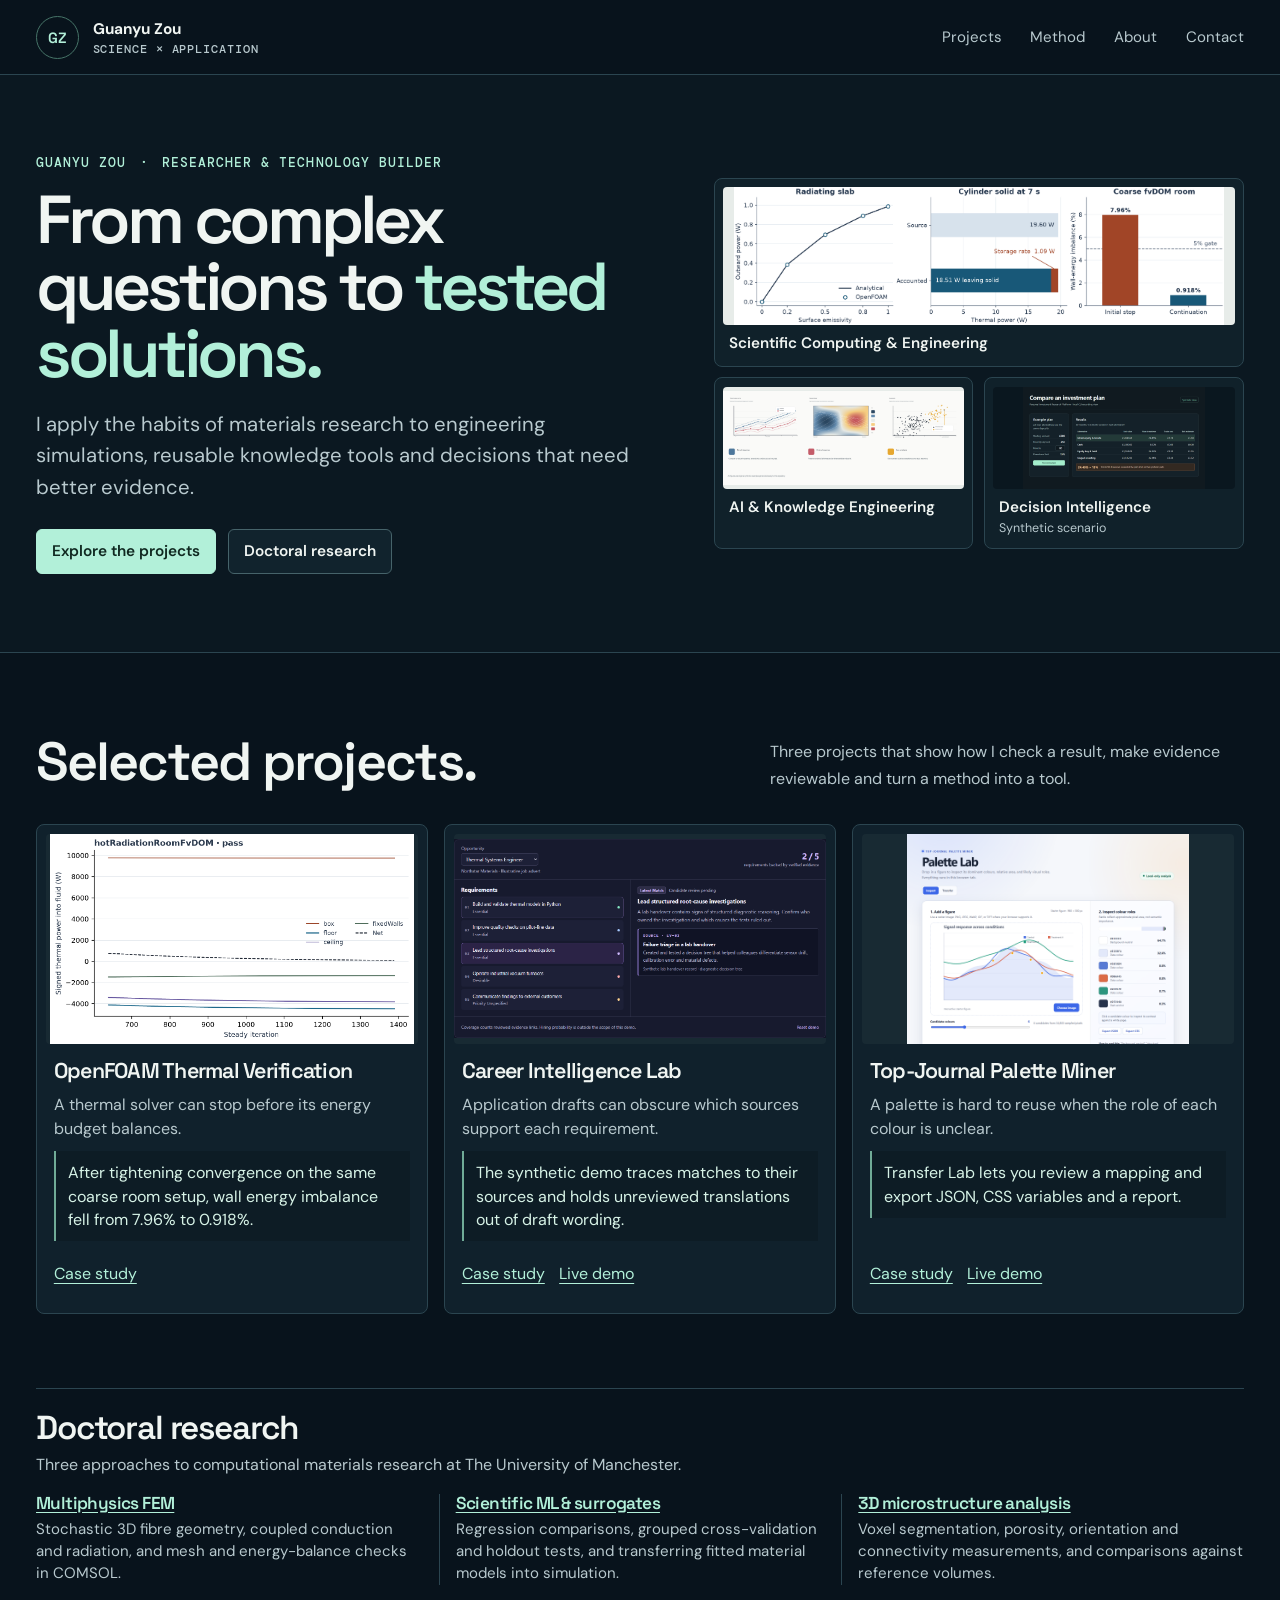
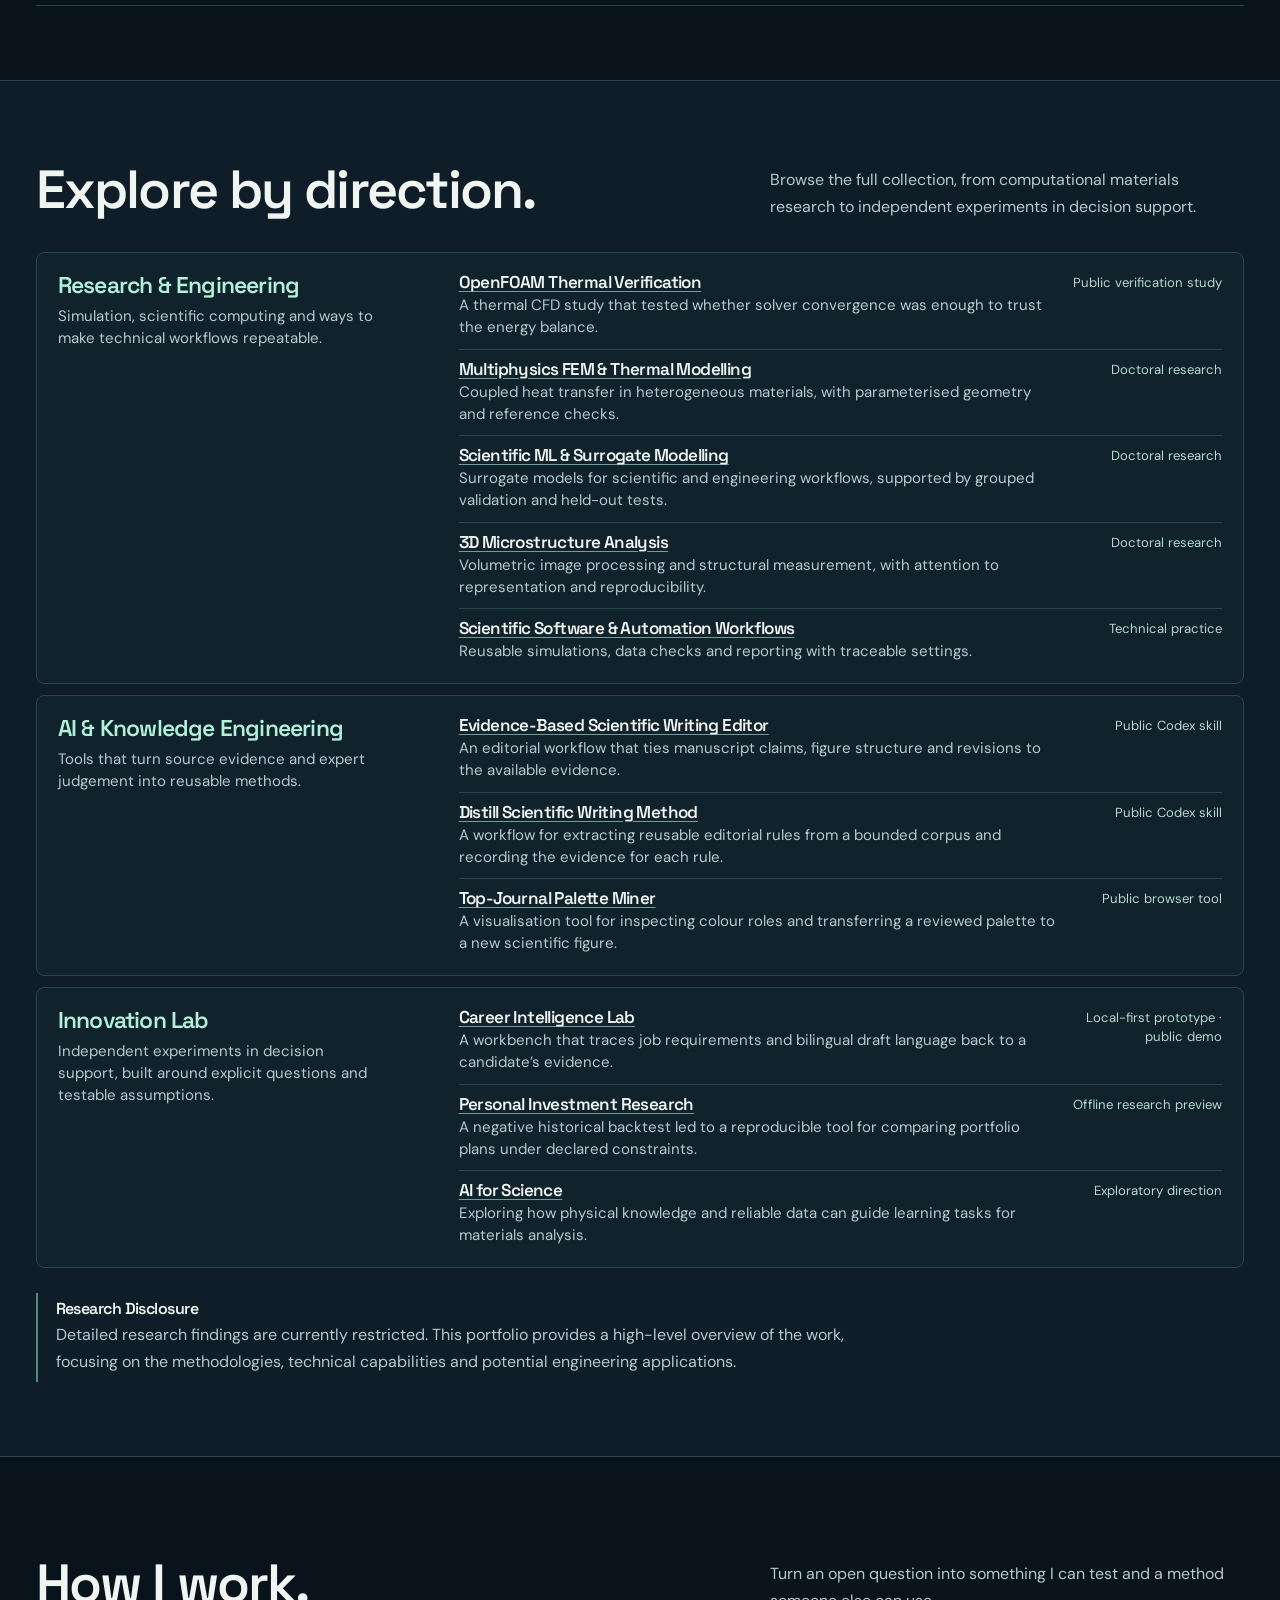
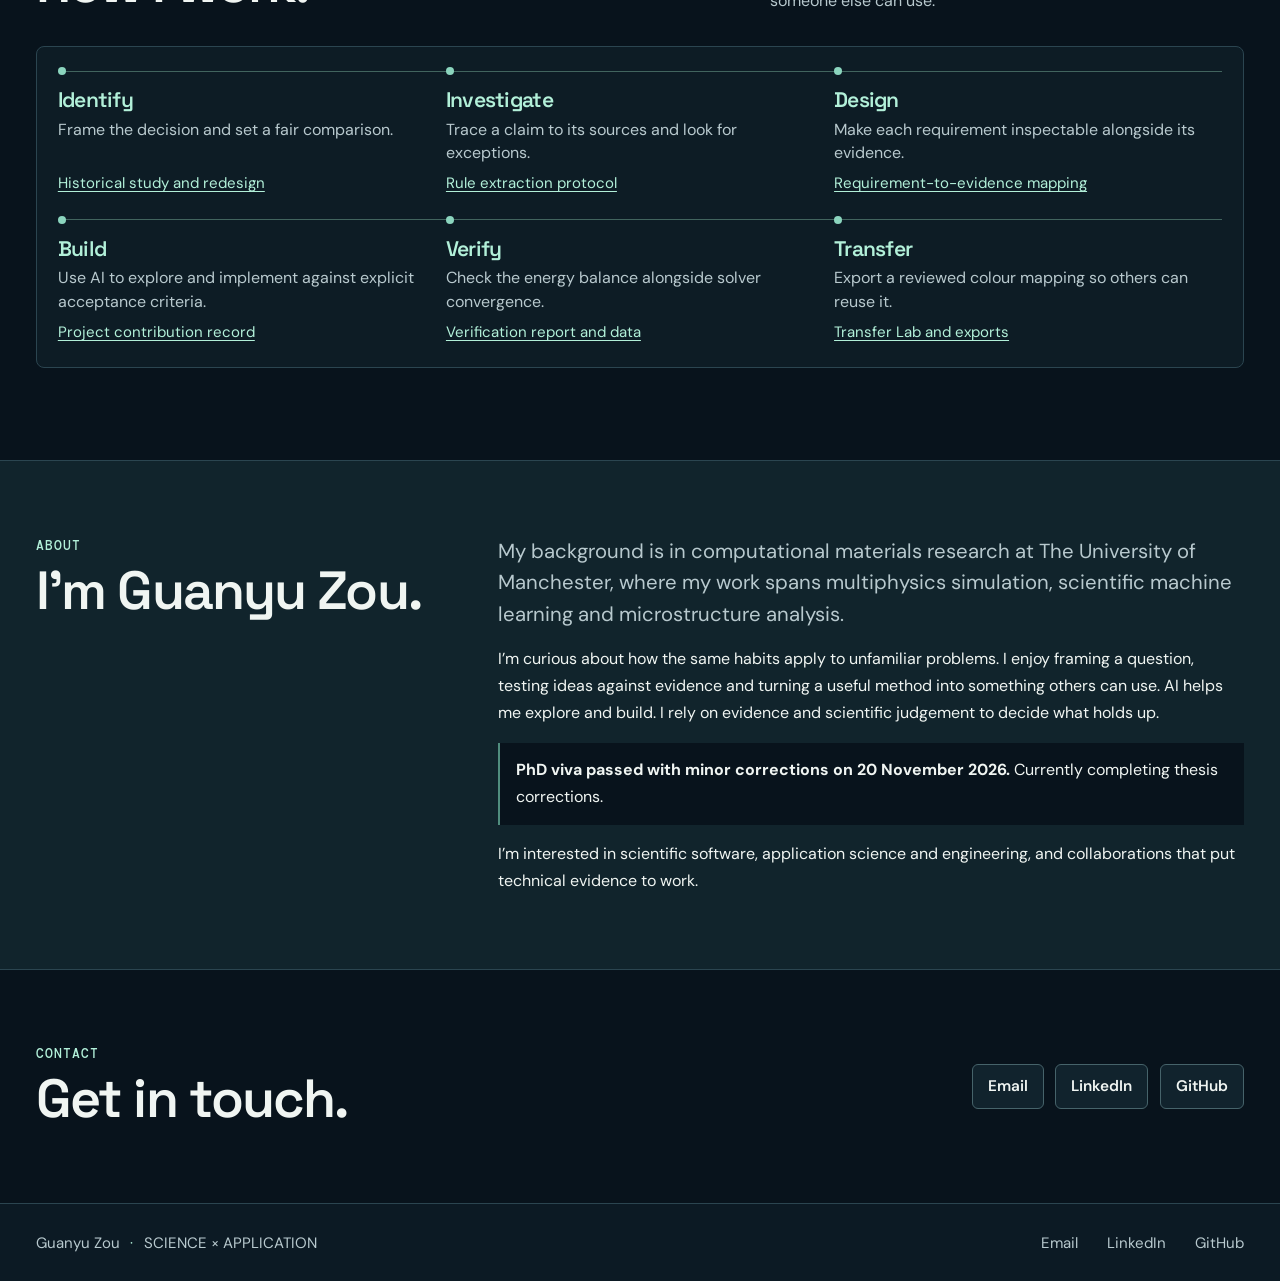
==== commit c22806fa: "Bring doctoral research forward on the portfolio homepage" ====
--- a/index.html
+++ b/index.html
@@ -50,7 +50,7 @@
       <p class="v2-lead">I apply the habits of materials research to engineering simulations, reusable knowledge tools and decisions that need better evidence.</p>
       <div class="v2-actions">
         <a class="v2-button v2-button-primary" href="#work">Explore the projects</a>
-        <a class="v2-button" href="#approach">How I work</a>
+        <a class="v2-button" href="#doctoral-research">Doctoral research</a>
       </div>
     </div>
     <nav class="v2-practice-grid" aria-label="Areas of practice">
@@ -107,6 +107,16 @@
 </article></div>
 </section>
 
+<section class="v2-wrap v2-doctoral" id="doctoral-research" aria-labelledby="doctoral-research-heading">
+  <h2 id="doctoral-research-heading">Doctoral research</h2>
+  <p>Three approaches to computational materials research at The University of Manchester.</p>
+  <ul>
+    <li><h3><a href="fem.html">Multiphysics FEM</a></h3><p>Stochastic 3D fibre geometry, coupled conduction and radiation, and mesh and energy-balance checks in COMSOL.</p></li>
+    <li><h3><a href="ml.html">Scientific ML &amp; surrogates</a></h3><p>Regression comparisons, grouped cross-validation and holdout tests, and transferring fitted material models into simulation.</p></li>
+    <li><h3><a href="imaging.html">3D microstructure analysis</a></h3><p>Voxel segmentation, porosity, orientation and connectivity measurements, and comparisons against reference volumes.</p></li>
+  </ul>
+</section>
+
 <section class="v2-section v2-directory" id="skills">
   <div class="v2-wrap" id="tools">
     <div class="v2-section-head"><h2>Explore by direction.</h2><p>Browse the full collection, from computational materials research to independent experiments in decision support.</p></div>
--- a/portfolio-v2.css
+++ b/portfolio-v2.css
@@ -131,6 +131,27 @@
 .v2-feature-actions { display: flex; flex-wrap: wrap; gap: .9rem; margin-top: auto; }
 .v2-feature-actions a { display: inline-flex; min-height: 44px; align-items: center; color: var(--v2-accent); text-decoration: underline; text-underline-offset: .22em; }
 .v2-feature-actions a:hover { color: #e4fff5; }
+
+.v2-doctoral {
+  margin-bottom: clamp(2.8rem, 5.8vw, 5.1rem);
+  padding-block: 1.25rem;
+  border-block: 1px solid var(--v2-border);
+}
+.v2-doctoral h2 { font-size: clamp(1.55rem, 2.6vw, 2.15rem); margin-bottom: .35rem; }
+.v2-doctoral p { color: var(--v2-muted); }
+.v2-doctoral ul {
+  display: grid;
+  grid-template-columns: repeat(3, minmax(0, 1fr));
+  list-style: none;
+  padding: 0;
+  margin: .95rem 0 0;
+}
+.v2-doctoral li { padding-inline: 1rem; border-left: 1px solid var(--v2-border); }
+.v2-doctoral li:first-child { border: 0; padding-left: 0; }
+.v2-doctoral li:last-child { padding-right: 0; }
+.v2-doctoral h3 { font-size: 1.08rem; margin-bottom: .3rem; }
+.v2-doctoral h3 a { color: var(--v2-accent); text-decoration: underline; text-underline-offset: .2em; }
+.v2-doctoral li p { font-size: .94rem; line-height: 1.48; }
 
 .v2-directory { border-block: 1px solid var(--v2-border); background: #0e1d27; }
 .v2-project-group {
@@ -261,6 +282,9 @@
   .v2-feature-body { padding: .75rem .87rem .65rem; gap: .48rem; }
   .v2-hero h1 { font-size: clamp(2.85rem, 9.9vw, 4.35rem); }
   .v2-section-head { gap: .85rem; }
+  .v2-doctoral ul { grid-template-columns: 1fr; gap: .7rem; }
+  .v2-doctoral li { padding: .7rem 0 0; border-left: 0; border-top: 1px solid var(--v2-border); }
+  .v2-doctoral li:first-child { padding-top: 0; }
   .v2-project-group { gap: .7rem; padding: .65rem .9rem; }
   .v2-project-group-intro:has(button:not([hidden])) p { display: none; }
   .v2-project-group-intro:has(button[aria-expanded="true"]:not([hidden])) p { display: block; margin-top: .1rem; }
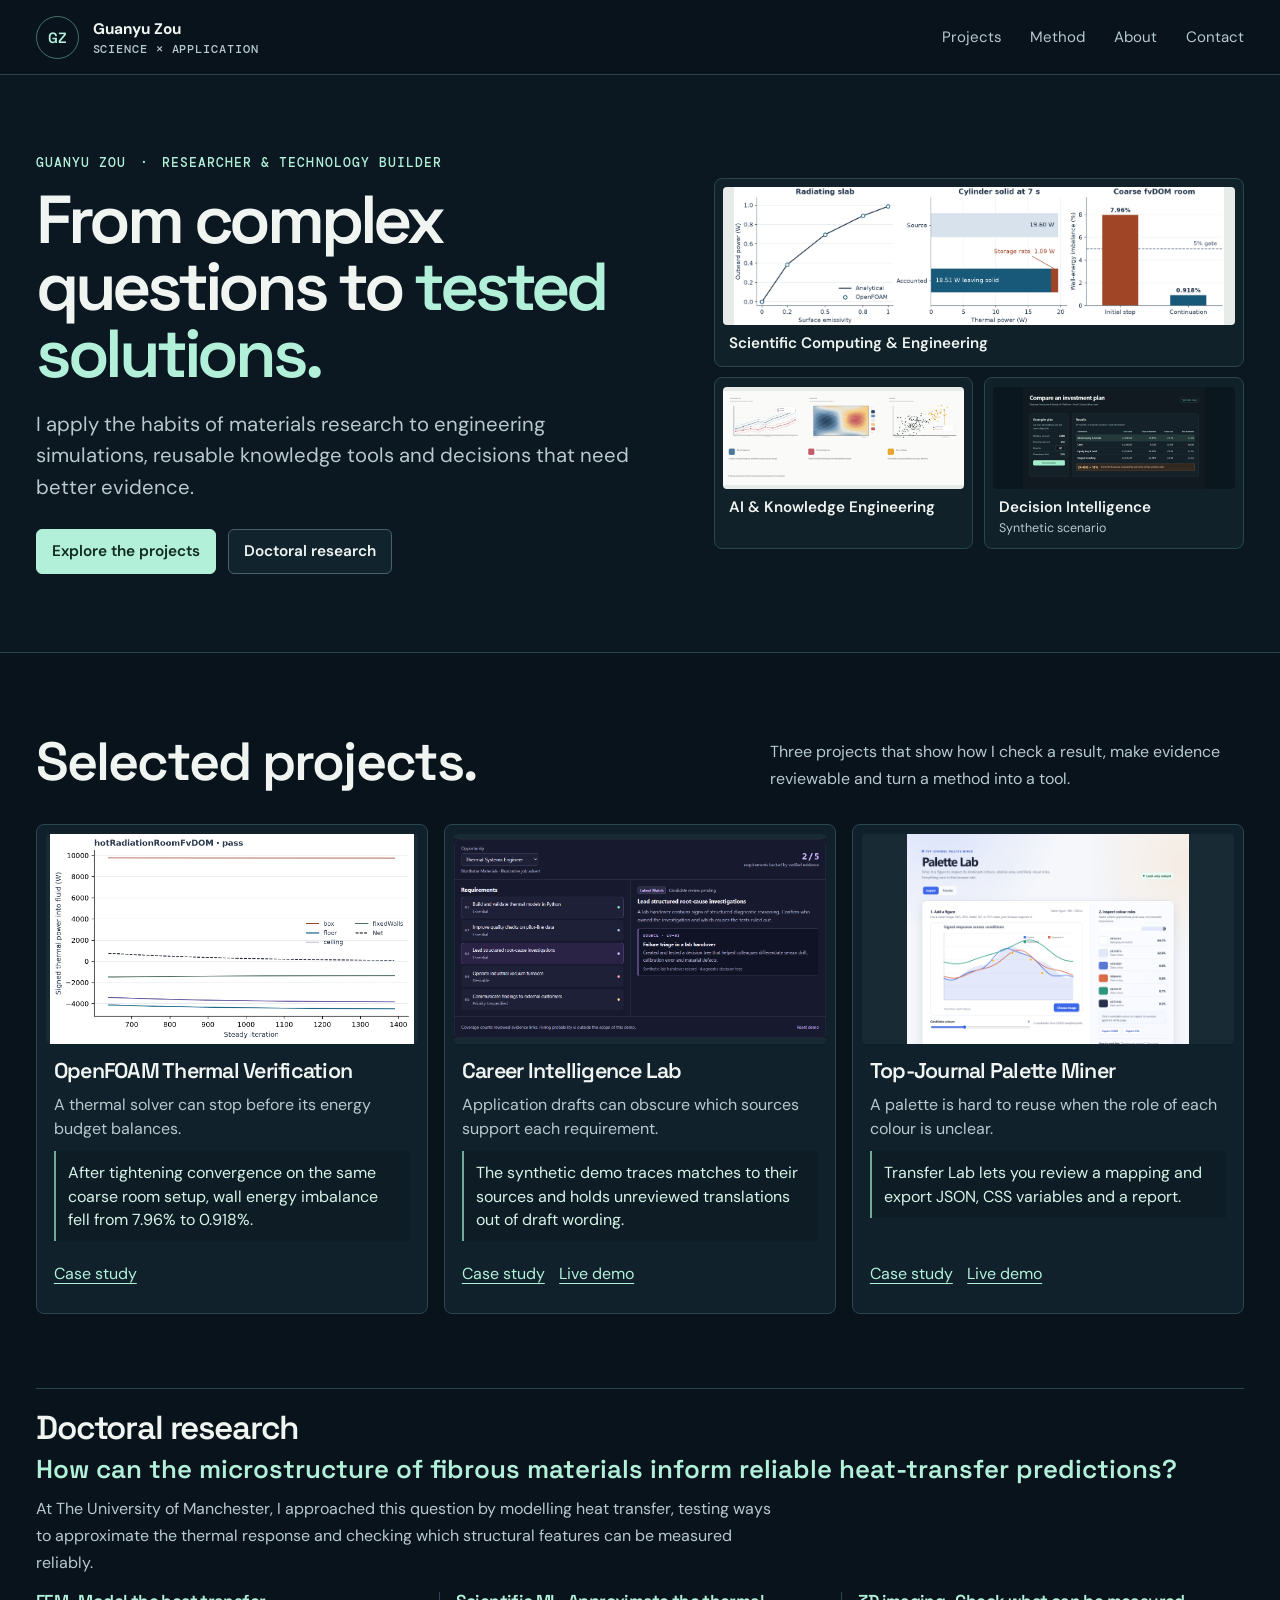
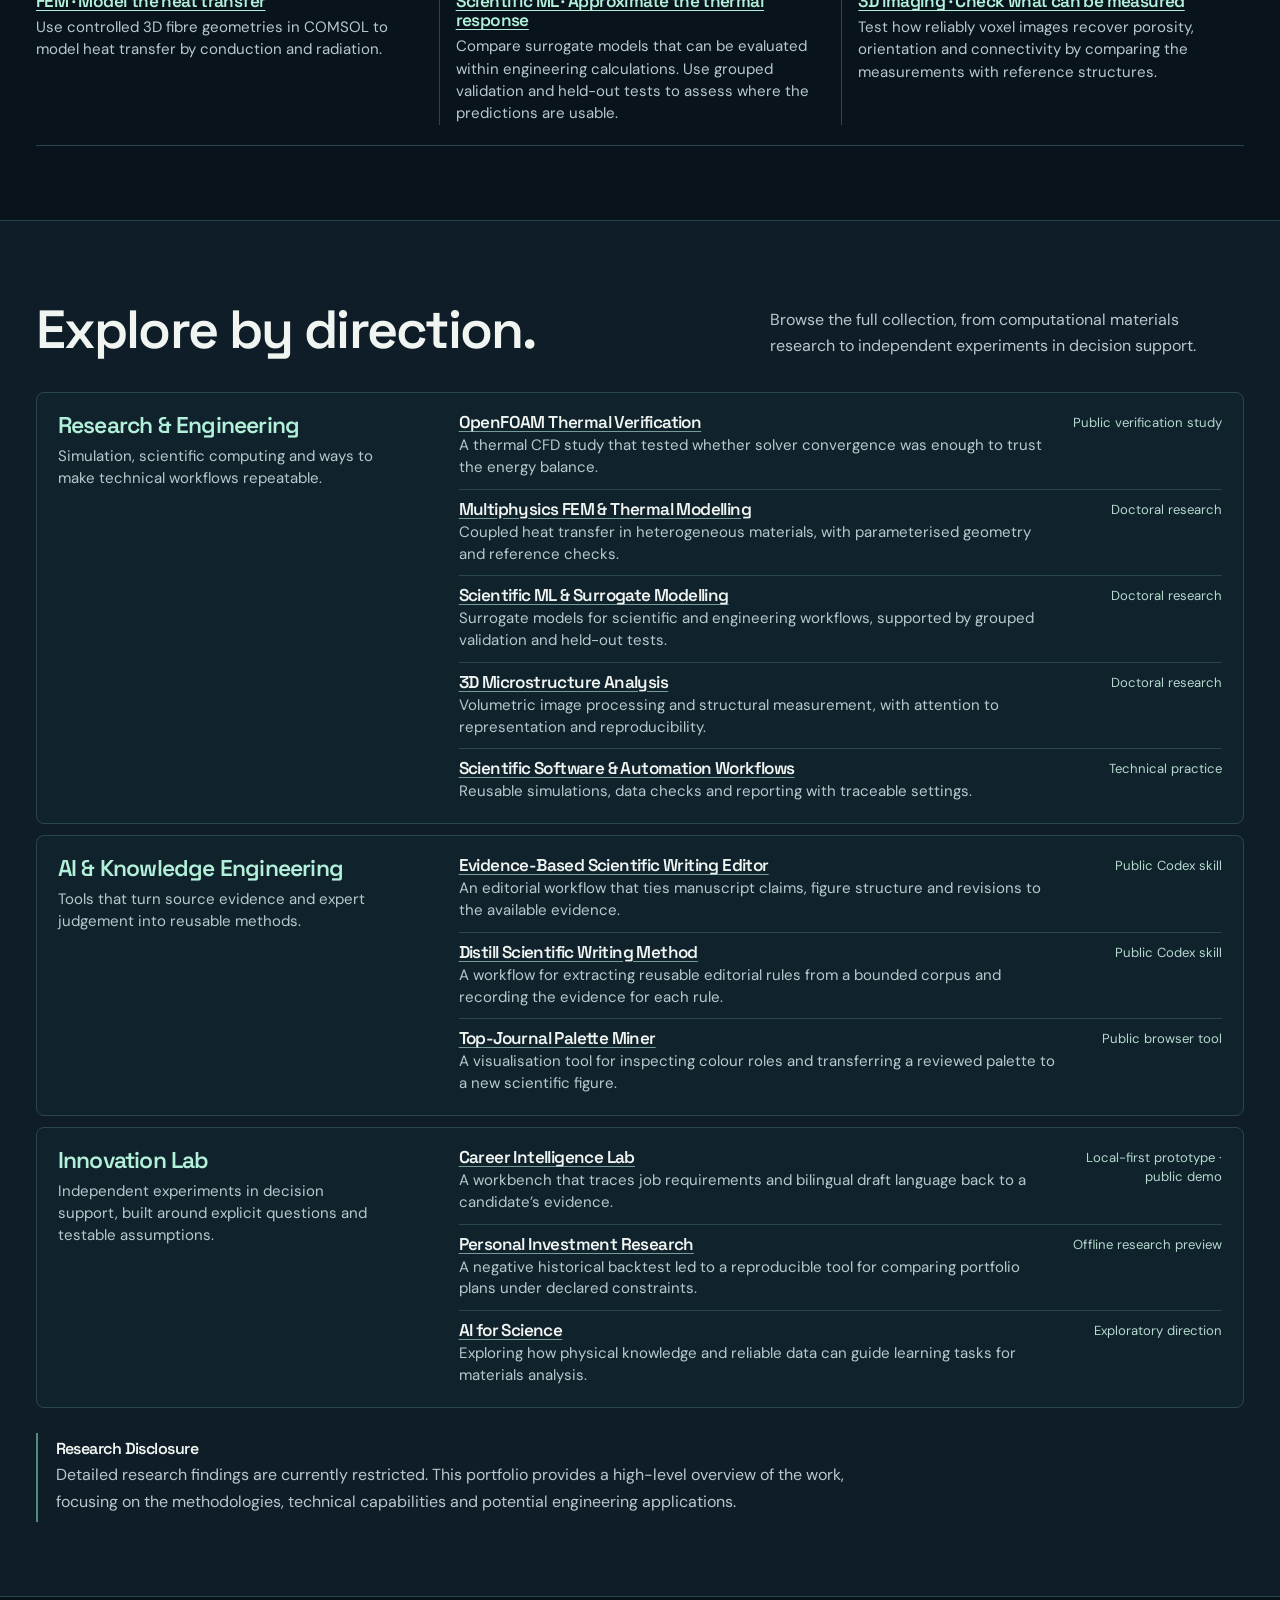
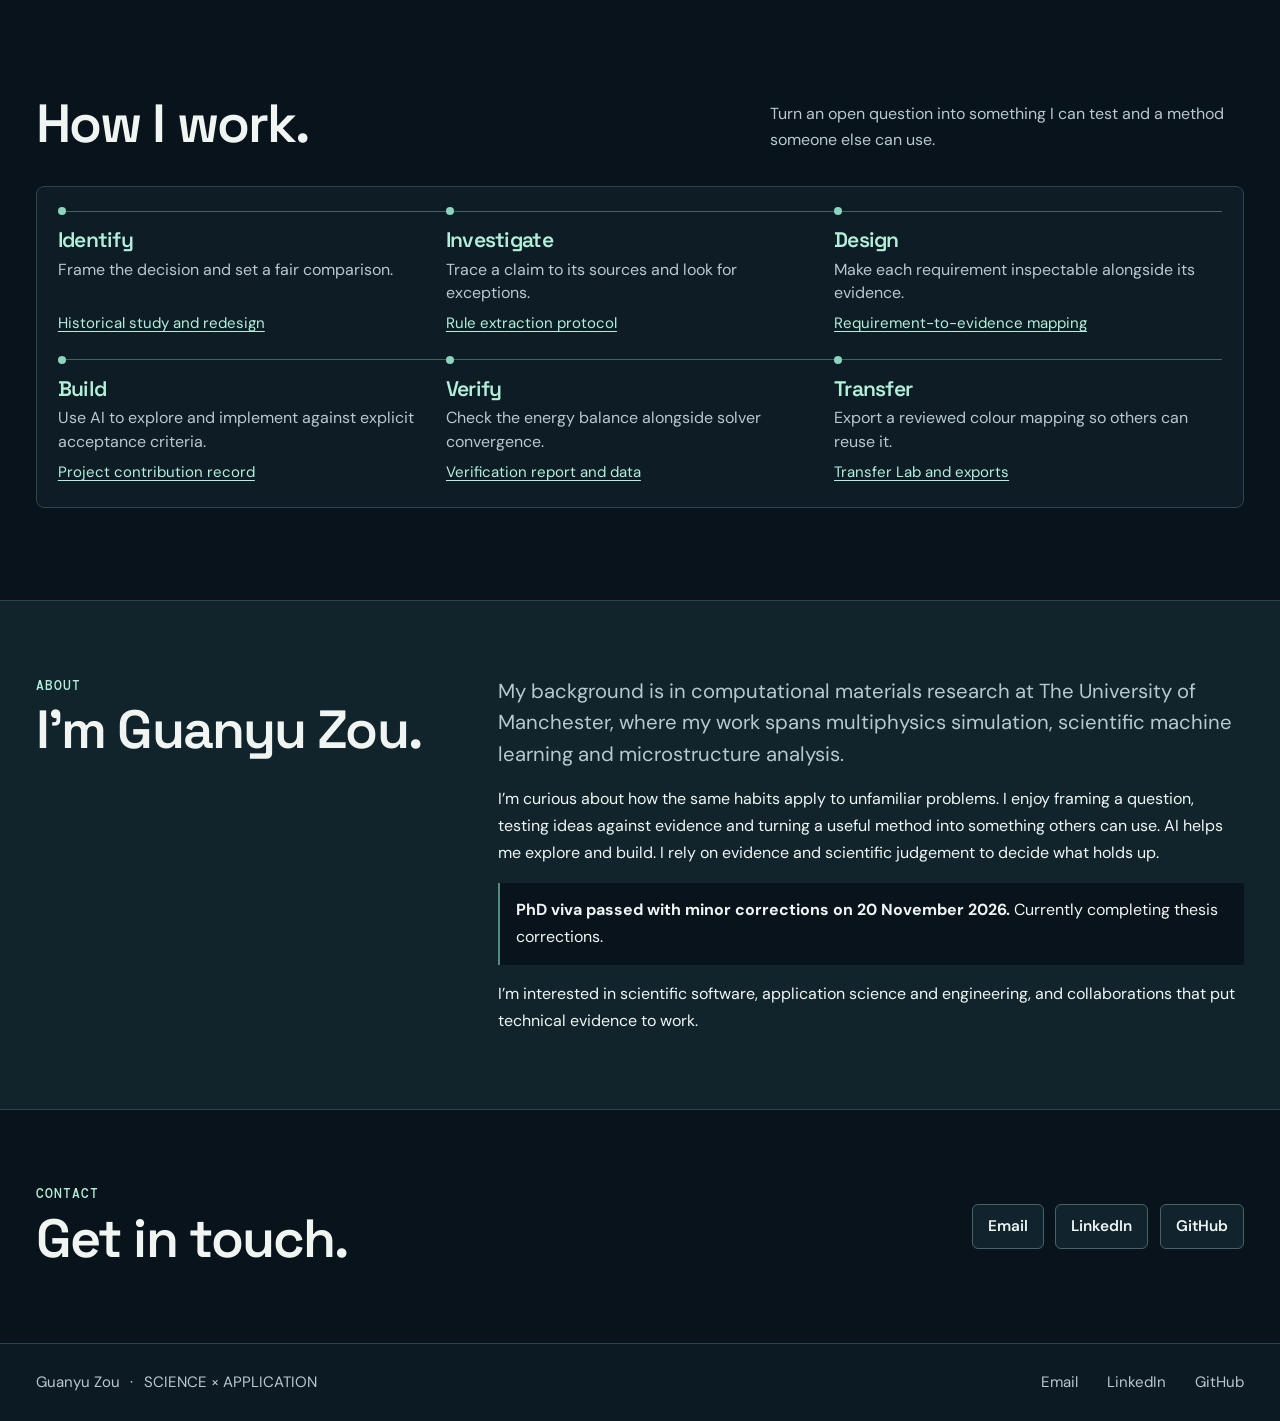
==== commit 9eddbab9: "Connect the doctoral cases with a shared research question" ====
--- a/index.html
+++ b/index.html
@@ -109,11 +109,21 @@
 
 <section class="v2-wrap v2-doctoral" id="doctoral-research" aria-labelledby="doctoral-research-heading">
   <h2 id="doctoral-research-heading">Doctoral research</h2>
-  <p>Three approaches to computational materials research at The University of Manchester.</p>
+  <p class="v2-research-question">How can the microstructure of fibrous materials inform reliable heat-transfer predictions?</p>
+  <p>At The University of Manchester, I approached this question by modelling heat transfer, testing ways to approximate the thermal response and checking which structural features can be measured reliably.</p>
   <ul>
-    <li><h3><a href="fem.html">Multiphysics FEM</a></h3><p>Stochastic 3D fibre geometry, coupled conduction and radiation, and mesh and energy-balance checks in COMSOL.</p></li>
-    <li><h3><a href="ml.html">Scientific ML &amp; surrogates</a></h3><p>Regression comparisons, grouped cross-validation and holdout tests, and transferring fitted material models into simulation.</p></li>
-    <li><h3><a href="imaging.html">3D microstructure analysis</a></h3><p>Voxel segmentation, porosity, orientation and connectivity measurements, and comparisons against reference volumes.</p></li>
+    <li>
+      <h3><a href="fem.html">FEM · Model the heat transfer</a></h3>
+      <p>Use controlled 3D fibre geometries in COMSOL to model heat transfer by conduction and radiation.</p>
+    </li>
+    <li>
+      <h3><a href="ml.html">Scientific ML · Approximate the thermal response</a></h3>
+      <p>Compare surrogate models that can be evaluated within engineering calculations. Use grouped validation and held-out tests to assess where the predictions are usable.</p>
+    </li>
+    <li>
+      <h3><a href="imaging.html">3D imaging · Check what can be measured</a></h3>
+      <p>Test how reliably voxel images recover porosity, orientation and connectivity by comparing the measurements with reference structures.</p>
+    </li>
   </ul>
 </section>
 
--- a/portfolio-v2.css
+++ b/portfolio-v2.css
@@ -139,6 +139,27 @@
 }
 .v2-doctoral h2 { font-size: clamp(1.55rem, 2.6vw, 2.15rem); margin-bottom: .35rem; }
 .v2-doctoral p { color: var(--v2-muted); }
+.v2-doctoral > p { max-width: 68ch; }
+.v2-page .v2-doctoral .v2-research-question {
+  margin: .4rem 0 .55rem;
+  color: var(--v2-accent);
+  font: 600 clamp(1.18rem, 2.1vw, 1.62rem)/1.35 var(--display, system-ui);
+}
+.v2-research-nav { padding-block: .6rem; border-bottom: 1px solid var(--v2-border); background: #0e202a; }
+.v2-research-nav .v2-wrap { display: flex; align-items: center; flex-wrap: wrap; gap: .35rem 1.15rem; }
+.v2-research-nav ul { display: flex; flex-wrap: wrap; gap: .25rem .9rem; list-style: none; padding: 0; margin: 0; }
+.v2-research-nav a {
+  display: inline-flex;
+  min-height: 36px;
+  align-items: center;
+  color: var(--v2-accent);
+  font-size: .93rem;
+  text-decoration: underline;
+  text-underline-offset: .23em;
+}
+.v2-research-nav .v2-wrap > a { font-weight: 600; }
+.v2-research-nav a[aria-current="page"] { color: var(--v2-text); font-weight: 600; text-decoration: none; }
+.v2-research-nav a:focus-visible { outline: 2px solid var(--v2-accent); outline-offset: 3px; }
 .v2-doctoral ul {
   display: grid;
   grid-template-columns: repeat(3, minmax(0, 1fr));
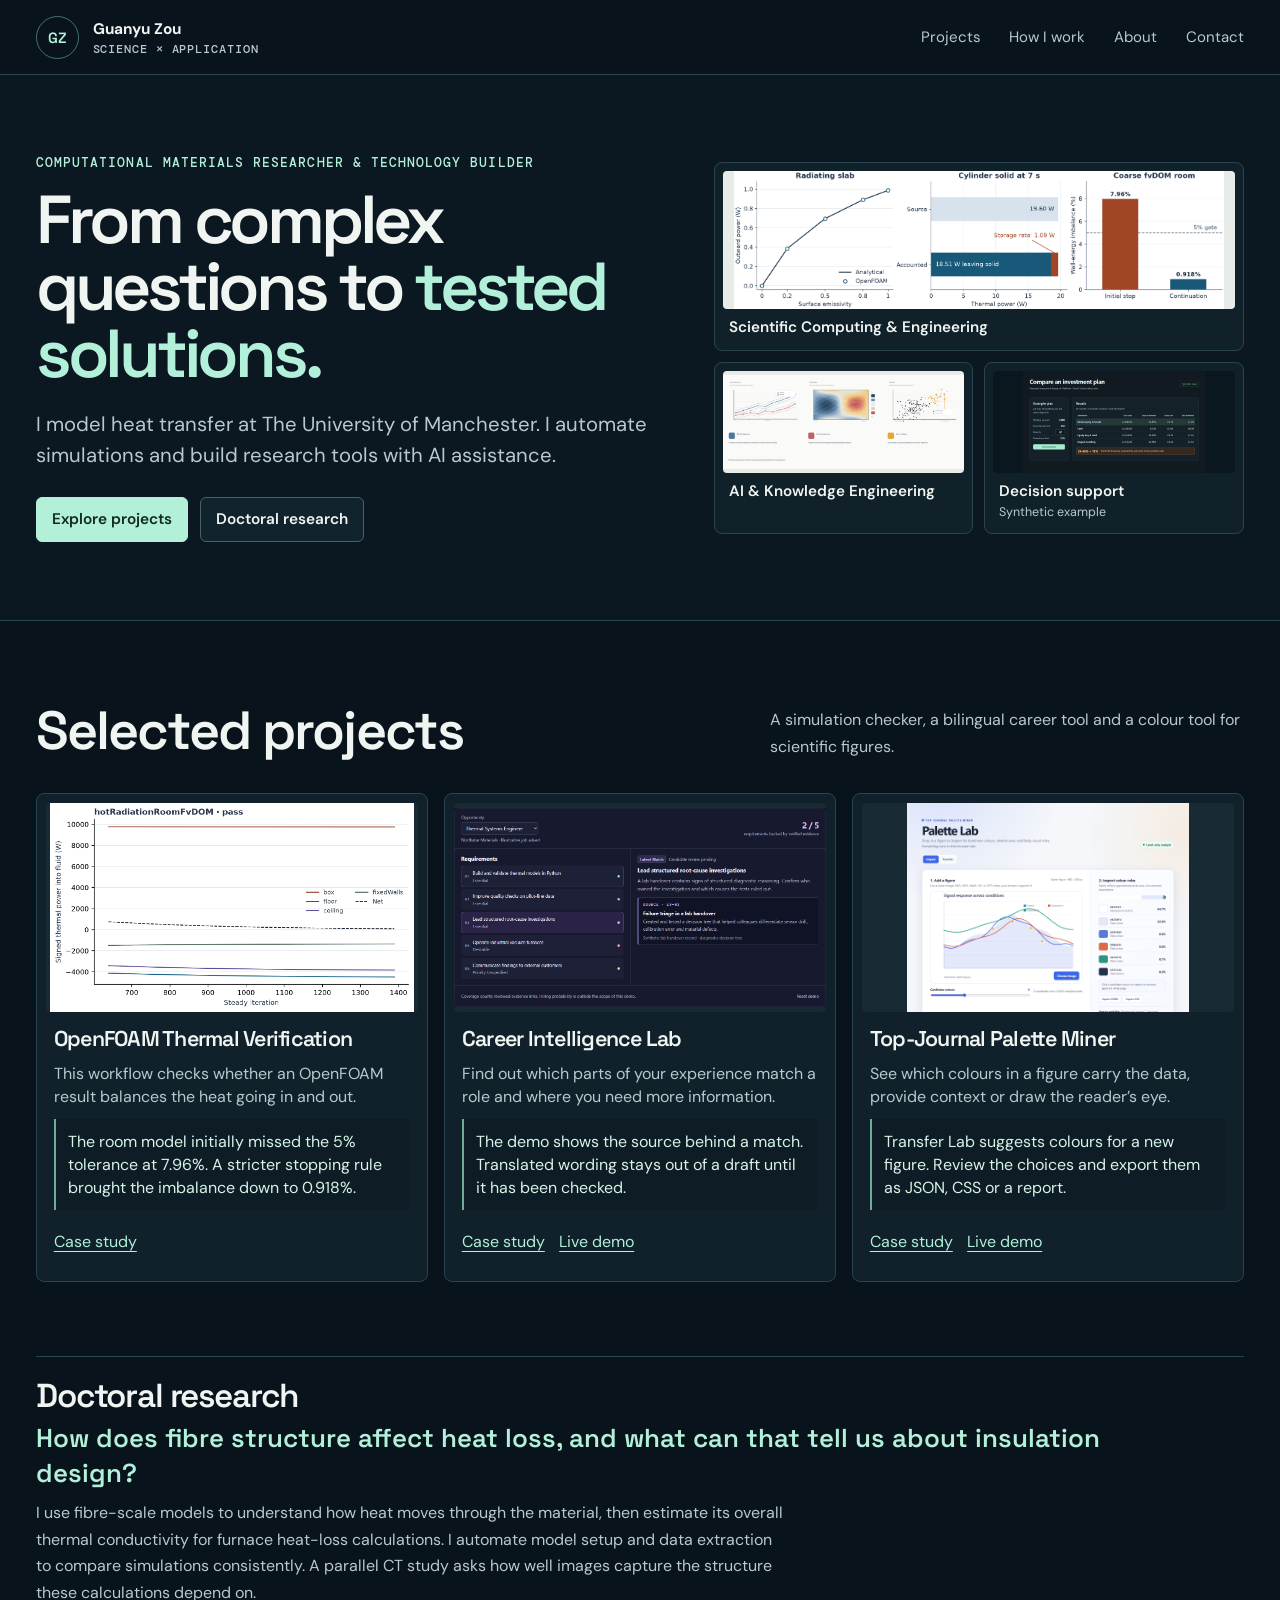
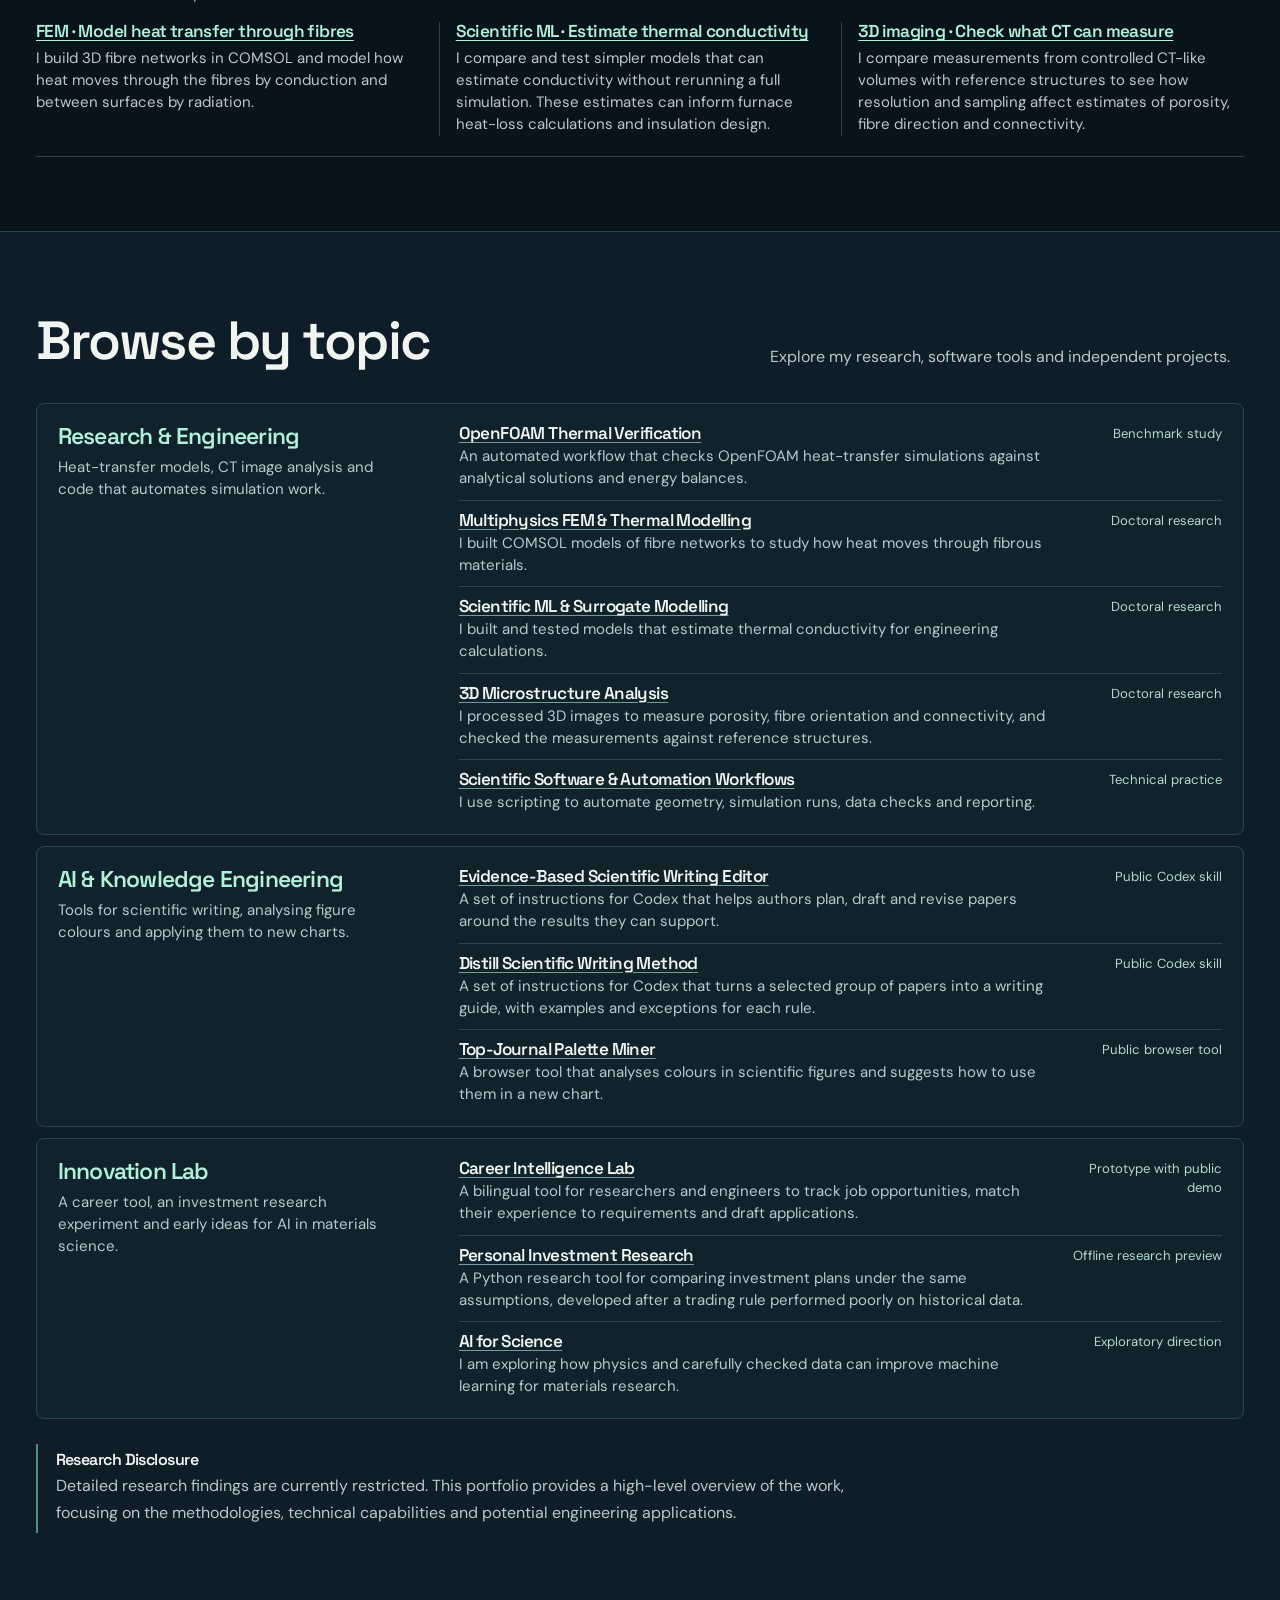
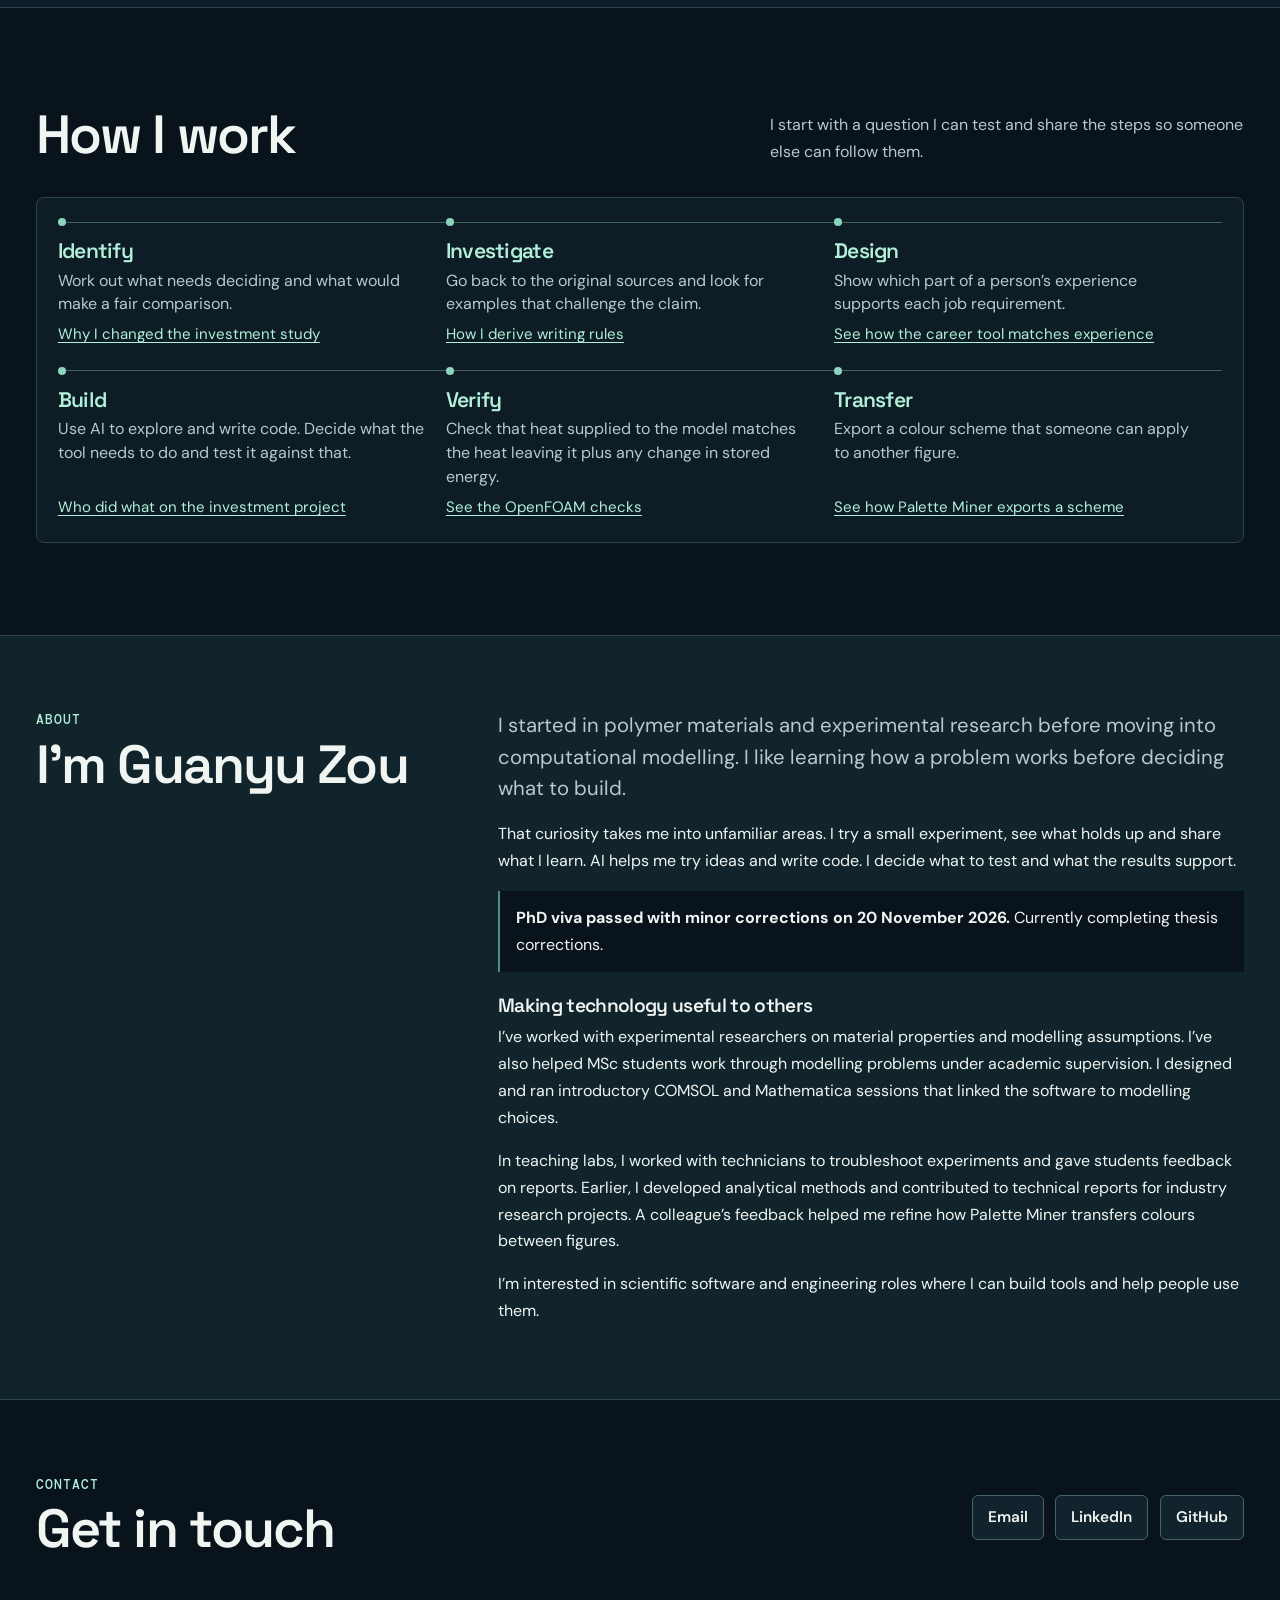
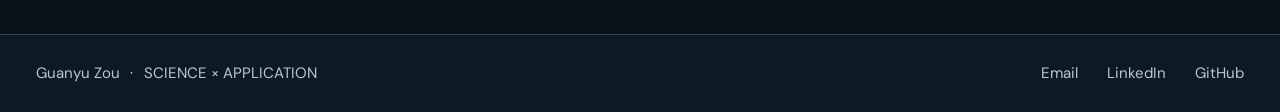
==== commit 23792d13: "Rewrite portfolio copy and align public claims with research experience" ====
--- a/index.html
+++ b/index.html
@@ -5,7 +5,7 @@
   <meta name="viewport" content="width=device-width, initial-scale=1">
   <meta name="theme-color" content="#08131c">
   <title>Guanyu Zou | Research &amp; Technology Portfolio</title>
-  <meta name="description" content="Guanyu Zou is a materials researcher and technology builder working across scientific computing, knowledge engineering and independent technical research.">
+  <meta name="description" content="Guanyu Zou, computational materials researcher at The University of Manchester. I work on heat-transfer models, simulation automation and research tools.">
   <link rel="canonical" href="https://guanyuzooou.github.io/guanyu-zou-portfolio-public/">
   <link rel="icon" href="assets/favicon.svg" type="image/svg+xml">
   <link rel="stylesheet" href="styles.css">
@@ -14,7 +14,7 @@
   <meta property="og:site_name" content="Guanyu Zou · Research &amp; Technology">
   <meta property="og:locale" content="en_GB">
   <meta property="og:title" content="Guanyu Zou | Research &amp; Technology Portfolio">
-  <meta property="og:description" content="Guanyu Zou is a materials researcher and technology builder working across scientific computing, knowledge engineering and independent technical research.">
+  <meta property="og:description" content="Guanyu Zou, computational materials researcher at The University of Manchester. I work on heat-transfer models, simulation automation and research tools.">
   <meta property="og:url" content="https://guanyuzooou.github.io/guanyu-zou-portfolio-public/">
   <meta property="og:image" content="https://guanyuzooou.github.io/guanyu-zou-portfolio-public/assets/social-preview-v2.png">
   <meta property="og:image:width" content="1200">
@@ -22,7 +22,7 @@
   <meta property="og:image:alt" content="Guanyu Zou, research and technology portfolio">
   <meta name="twitter:card" content="summary_large_image">
   <meta name="twitter:title" content="Guanyu Zou | Research &amp; Technology Portfolio">
-  <meta name="twitter:description" content="Guanyu Zou is a materials researcher and technology builder working across scientific computing, knowledge engineering and independent technical research.">
+  <meta name="twitter:description" content="Guanyu Zou, computational materials researcher at The University of Manchester. I work on heat-transfer models, simulation automation and research tools.">
   <meta name="twitter:image" content="https://guanyuzooou.github.io/guanyu-zou-portfolio-public/assets/social-preview-v2.png">
   <script src="portfolio-v2.js" defer></script>
 </head>
@@ -36,7 +36,7 @@
     </a>
     <button type="button" class="v2-menu-toggle" aria-expanded="false" aria-controls="portfolio-navigation" hidden>Menu</button>
     <nav id="portfolio-navigation" class="v2-nav" aria-label="Main navigation"><a href="#work">Projects</a>
-<a href="#approach">Method</a>
+<a href="#approach">How I work</a>
 <a href="#about">About</a>
 <a href="#contact">Contact</a></nav>
   </div>
@@ -45,54 +45,54 @@
 <section class="v2-hero" id="top">
   <div class="v2-wrap v2-hero-grid">
     <div class="v2-hero-copy">
-      <p class="v2-kicker">Guanyu Zou <span>·</span> Researcher &amp; technology builder</p>
+      <p class="v2-kicker">Computational materials researcher &amp; technology builder</p>
       <h1>From complex questions to <em>tested solutions.</em></h1>
-      <p class="v2-lead">I apply the habits of materials research to engineering simulations, reusable knowledge tools and decisions that need better evidence.</p>
+      <p class="v2-lead">I model heat transfer at The University of Manchester. I automate simulations and build research tools with AI assistance.</p>
       <div class="v2-actions">
-        <a class="v2-button v2-button-primary" href="#work">Explore the projects</a>
+        <a class="v2-button v2-button-primary" href="#work">Explore projects</a>
         <a class="v2-button" href="#doctoral-research">Doctoral research</a>
       </div>
     </div>
     <nav class="v2-practice-grid" aria-label="Areas of practice">
       <a class="v2-practice-tile v2-practice-engineering" href="#research">
         <div class="v2-practice-media">
-          <img src="assets/projects/openfoam-verification.png" width="2623" height="741" alt="OpenFOAM verification figure showing analytical comparison, a thermal budget and a wall-energy balance check" fetchpriority="high">
+          <img src="assets/projects/openfoam-verification.png" width="2623" height="741" alt="Three OpenFOAM plots comparing a simulation with an analytical solution and checking heat balances" fetchpriority="high">
         </div>
         <span>Scientific Computing &amp; Engineering</span>
       </a>
       <a class="v2-practice-tile v2-practice-colour" href="#knowledge">
         <div class="v2-practice-media">
-          <img src="assets/projects/palette-gallery.png" width="1500" height="585" alt="Three synthetic examples from Palette Miner’s scientific colour gallery">
+          <img src="assets/projects/palette-gallery.png" width="1500" height="585" alt="Three synthetic examples showing how colours can distinguish groups, show order and highlight a result">
         </div>
         <span>AI &amp; Knowledge Engineering</span>
       </a>
       <a class="v2-practice-tile v2-practice-decision" href="#lab">
         <div class="v2-practice-media">
-          <img src="assets/projects/investment-comparison.png" width="1280" height="720" alt="Investment Research comparison interface using a synthetic GBP replay">
+          <img src="assets/projects/investment-comparison.png" width="1280" height="720" alt="Investment Research screen comparing four plans using simulated prices">
         </div>
-        <span>Decision Intelligence<small>Synthetic scenario</small></span>
+        <span>Decision support<small>Synthetic example</small></span>
       </a>
     </nav>
   </div>
 </section>
 
 <section class="v2-section v2-wrap v2-featured" id="work">
-  <div class="v2-section-head"><h2>Selected projects.</h2><p>Three projects that show how I check a result, make evidence reviewable and turn a method into a tool.</p></div>
+  <div class="v2-section-head"><h2>Selected projects</h2><p>A simulation checker, a bilingual career tool and a colour tool for scientific figures.</p></div>
   <div class="v2-feature-grid"><article class="v2-feature-card">
-  <div class="v2-feature-image"><img src="assets/projects/openfoam-room.png" alt="Wall and net thermal power over steady iterations in the continued OpenFOAM room radiation run" loading="lazy" decoding="async"></div>
+  <div class="v2-feature-image"><img src="assets/projects/openfoam-room.png" alt="Wall heat flows and their net total as the OpenFOAM room run continues" loading="lazy" decoding="async"></div>
   <div class="v2-feature-body">
     <h3>OpenFOAM Thermal Verification</h3>
-    <p class="v2-feature-problem">A thermal solver can stop before its energy budget balances.</p>
-    <p class="v2-feature-proof">After tightening convergence on the same coarse room setup, wall energy imbalance fell from 7.96% to 0.918%.</p>
+    <p class="v2-feature-problem">This workflow checks whether an OpenFOAM result balances the heat going in and out.</p>
+    <p class="v2-feature-proof">The room model initially missed the 5% tolerance at 7.96%. A stricter stopping rule brought the imbalance down to 0.918%.</p>
     <div class="v2-feature-actions"><a href="openfoam.html" aria-label="Case study: OpenFOAM Thermal Verification">Case study</a></div>
   </div>
 </article>
 <article class="v2-feature-card">
-  <div class="v2-feature-image"><img src="assets/projects/career-evidence.png" alt="Public Career Intelligence Lab interface showing a latent match, source evidence and a question for candidate review" loading="lazy" decoding="async"></div>
+  <div class="v2-feature-image"><img src="assets/projects/career-evidence.png" alt="Career Intelligence Lab demo showing a job requirement, a possible match, its source and a question to check" loading="lazy" decoding="async"></div>
   <div class="v2-feature-body">
     <h3>Career Intelligence Lab</h3>
-    <p class="v2-feature-problem">Application drafts can obscure which sources support each requirement.</p>
-    <p class="v2-feature-proof">The synthetic demo traces matches to their sources and holds unreviewed translations out of draft wording.</p>
+    <p class="v2-feature-problem">Find out which parts of your experience match a role and where you need more information.</p>
+    <p class="v2-feature-proof">The demo shows the source behind a match. Translated wording stays out of a draft until it has been checked.</p>
     <div class="v2-feature-actions"><a href="career-intelligence.html" aria-label="Case study: Career Intelligence Lab">Case study</a><a href="https://guanyuzooou.github.io/career-intelligence-lab/" aria-label="Live demo: Career Intelligence Lab">Live demo</a></div>
   </div>
 </article>
@@ -100,8 +100,8 @@
   <div class="v2-feature-image"><img src="assets/projects/palette-inspect.png" alt="Palette Lab Inspect interface showing extracted colour candidates and visual roles for its built-in synthetic figure" loading="lazy" decoding="async"></div>
   <div class="v2-feature-body">
     <h3>Top-Journal Palette Miner</h3>
-    <p class="v2-feature-problem">A palette is hard to reuse when the role of each colour is unclear.</p>
-    <p class="v2-feature-proof">Transfer Lab lets you review a mapping and export JSON, CSS variables and a report.</p>
+    <p class="v2-feature-problem">See which colours in a figure carry the data, provide context or draw the reader’s eye.</p>
+    <p class="v2-feature-proof">Transfer Lab suggests colours for a new figure. Review the choices and export them as JSON, CSS or a report.</p>
     <div class="v2-feature-actions"><a href="palette-miner.html" aria-label="Case study: Top-Journal Palette Miner">Case study</a><a href="https://guanyuzooou.github.io/top-journal-palette-miner/" aria-label="Live demo: Top-Journal Palette Miner">Live demo</a></div>
   </div>
 </article></div>
@@ -109,53 +109,53 @@
 
 <section class="v2-wrap v2-doctoral" id="doctoral-research" aria-labelledby="doctoral-research-heading">
   <h2 id="doctoral-research-heading">Doctoral research</h2>
-  <p class="v2-research-question">How can the microstructure of fibrous materials inform reliable heat-transfer predictions?</p>
-  <p>At The University of Manchester, I approached this question by modelling heat transfer, testing ways to approximate the thermal response and checking which structural features can be measured reliably.</p>
+  <p class="v2-research-question">How does fibre structure affect heat loss, and what can that tell us about insulation design?</p>
+  <p>I use fibre-scale models to understand how heat moves through the material, then estimate its overall thermal conductivity for furnace heat-loss calculations. I automate model setup and data extraction to compare simulations consistently. A parallel CT study asks how well images capture the structure these calculations depend on.</p>
   <ul>
     <li>
-      <h3><a href="fem.html">FEM · Model the heat transfer</a></h3>
-      <p>Use controlled 3D fibre geometries in COMSOL to model heat transfer by conduction and radiation.</p>
+      <h3><a href="fem.html">FEM · Model heat transfer through fibres</a></h3>
+      <p>I build 3D fibre networks in COMSOL and model how heat moves through the fibres by conduction and between surfaces by radiation.</p>
     </li>
     <li>
-      <h3><a href="ml.html">Scientific ML · Approximate the thermal response</a></h3>
-      <p>Compare surrogate models that can be evaluated within engineering calculations. Use grouped validation and held-out tests to assess where the predictions are usable.</p>
+      <h3><a href="ml.html">Scientific ML · Estimate thermal conductivity</a></h3>
+      <p>I compare and test simpler models that can estimate conductivity without rerunning a full simulation. These estimates can inform furnace heat-loss calculations and insulation design.</p>
     </li>
     <li>
-      <h3><a href="imaging.html">3D imaging · Check what can be measured</a></h3>
-      <p>Test how reliably voxel images recover porosity, orientation and connectivity by comparing the measurements with reference structures.</p>
+      <h3><a href="imaging.html">3D imaging · Check what CT can measure</a></h3>
+      <p>I compare measurements from controlled CT-like volumes with reference structures to see how resolution and sampling affect estimates of porosity, fibre direction and connectivity.</p>
     </li>
   </ul>
 </section>
 
 <section class="v2-section v2-directory" id="skills">
   <div class="v2-wrap" id="tools">
-    <div class="v2-section-head"><h2>Explore by direction.</h2><p>Browse the full collection, from computational materials research to independent experiments in decision support.</p></div>
+    <div class="v2-section-head"><h2>Browse by topic</h2><p>Explore my research, software tools and independent projects.</p></div>
     <section class="v2-project-group" data-project-group="research" id="research" aria-labelledby="research-heading">
   <div class="v2-project-group-intro">
     <h3 id="research-heading">
       <span data-category-label>Research &amp; Engineering</span>
       <button type="button" class="v2-category-toggle" aria-expanded="true" aria-controls="research-projects" hidden>Research &amp; Engineering<span aria-hidden="true"></span></button>
     </h3>
-    <p>Simulation, scientific computing and ways to make technical workflows repeatable.</p>
+    <p>Heat-transfer models, CT image analysis and code that automates simulation work.</p>
   </div>
   <ul id="research-projects"><li class="v2-project-row">
-  <div><h4><a href="openfoam.html">OpenFOAM Thermal Verification</a></h4><p>A thermal CFD study that tested whether solver convergence was enough to trust the energy balance.</p></div>
-  <span class="v2-project-state">Public verification study</span>
-</li>
-<li class="v2-project-row">
-  <div><h4><a href="fem.html">Multiphysics FEM &amp; Thermal Modelling</a></h4><p>Coupled heat transfer in heterogeneous materials, with parameterised geometry and reference checks.</p></div>
+  <div><h4><a href="openfoam.html">OpenFOAM Thermal Verification</a></h4><p>An automated workflow that checks OpenFOAM heat-transfer simulations against analytical solutions and energy balances.</p></div>
+  <span class="v2-project-state">Benchmark study</span>
+</li>
+<li class="v2-project-row">
+  <div><h4><a href="fem.html">Multiphysics FEM &amp; Thermal Modelling</a></h4><p>I built COMSOL models of fibre networks to study how heat moves through fibrous materials.</p></div>
   <span class="v2-project-state">Doctoral research</span>
 </li>
 <li class="v2-project-row">
-  <div><h4><a href="ml.html">Scientific ML &amp; Surrogate Modelling</a></h4><p>Surrogate models for scientific and engineering workflows, supported by grouped validation and held-out tests.</p></div>
+  <div><h4><a href="ml.html">Scientific ML &amp; Surrogate Modelling</a></h4><p>I built and tested models that estimate thermal conductivity for engineering calculations.</p></div>
   <span class="v2-project-state">Doctoral research</span>
 </li>
 <li class="v2-project-row">
-  <div><h4><a href="imaging.html">3D Microstructure Analysis</a></h4><p>Volumetric image processing and structural measurement, with attention to representation and reproducibility.</p></div>
+  <div><h4><a href="imaging.html">3D Microstructure Analysis</a></h4><p>I processed 3D images to measure porosity, fibre orientation and connectivity, and checked the measurements against reference structures.</p></div>
   <span class="v2-project-state">Doctoral research</span>
 </li>
 <li class="v2-project-row">
-  <div><h4><a href="tools.html">Scientific Software &amp; Automation Workflows</a></h4><p>Reusable simulations, data checks and reporting with traceable settings.</p></div>
+  <div><h4><a href="tools.html">Scientific Software &amp; Automation Workflows</a></h4><p>I use scripting to automate geometry, simulation runs, data checks and reporting.</p></div>
   <span class="v2-project-state">Technical practice</span>
 </li></ul>
 </section>
@@ -165,18 +165,18 @@
       <span data-category-label>AI &amp; Knowledge Engineering</span>
       <button type="button" class="v2-category-toggle" aria-expanded="true" aria-controls="knowledge-projects" hidden>AI &amp; Knowledge Engineering<span aria-hidden="true"></span></button>
     </h3>
-    <p>Tools that turn source evidence and expert judgement into reusable methods.</p>
+    <p>Tools for scientific writing, analysing figure colours and applying them to new charts.</p>
   </div>
   <ul id="knowledge-projects"><li class="v2-project-row">
-  <div><h4><a href="writing-editor.html">Evidence-Based Scientific Writing Editor</a></h4><p>An editorial workflow that ties manuscript claims, figure structure and revisions to the available evidence.</p></div>
+  <div><h4><a href="writing-editor.html">Evidence-Based Scientific Writing Editor</a></h4><p>A set of instructions for Codex that helps authors plan, draft and revise papers around the results they can support.</p></div>
   <span class="v2-project-state">Public Codex skill</span>
 </li>
 <li class="v2-project-row">
-  <div><h4><a href="writing-method.html">Distill Scientific Writing Method</a></h4><p>A workflow for extracting reusable editorial rules from a bounded corpus and recording the evidence for each rule.</p></div>
+  <div><h4><a href="writing-method.html">Distill Scientific Writing Method</a></h4><p>A set of instructions for Codex that turns a selected group of papers into a writing guide, with examples and exceptions for each rule.</p></div>
   <span class="v2-project-state">Public Codex skill</span>
 </li>
 <li class="v2-project-row">
-  <div><h4><a href="palette-miner.html">Top-Journal Palette Miner</a></h4><p>A visualisation tool for inspecting colour roles and transferring a reviewed palette to a new scientific figure.</p></div>
+  <div><h4><a href="palette-miner.html">Top-Journal Palette Miner</a></h4><p>A browser tool that analyses colours in scientific figures and suggests how to use them in a new chart.</p></div>
   <span class="v2-project-state">Public browser tool</span>
 </li></ul>
 </section>
@@ -186,18 +186,18 @@
       <span data-category-label>Innovation Lab</span>
       <button type="button" class="v2-category-toggle" aria-expanded="true" aria-controls="innovation-projects" hidden>Innovation Lab<span aria-hidden="true"></span></button>
     </h3>
-    <p>Independent experiments in decision support, built around explicit questions and testable assumptions.</p>
+    <p>A career tool, an investment research experiment and early ideas for AI in materials science.</p>
   </div>
   <ul id="innovation-projects"><li class="v2-project-row">
-  <div><h4><a href="career-intelligence.html">Career Intelligence Lab</a></h4><p>A workbench that traces job requirements and bilingual draft language back to a candidate’s evidence.</p></div>
-  <span class="v2-project-state">Local-first prototype · public demo</span>
-</li>
-<li class="v2-project-row">
-  <div><h4><a href="investment-research.html">Personal Investment Research</a></h4><p>A negative historical backtest led to a reproducible tool for comparing portfolio plans under declared constraints.</p></div>
+  <div><h4><a href="career-intelligence.html">Career Intelligence Lab</a></h4><p>A bilingual tool for researchers and engineers to track job opportunities, match their experience to requirements and draft applications.</p></div>
+  <span class="v2-project-state">Prototype with public demo</span>
+</li>
+<li class="v2-project-row">
+  <div><h4><a href="investment-research.html">Personal Investment Research</a></h4><p>A Python research tool for comparing investment plans under the same assumptions, developed after a trading rule performed poorly on historical data.</p></div>
   <span class="v2-project-state">Offline research preview</span>
 </li>
 <li class="v2-project-row">
-  <div><h4><a href="ai-for-science.html">AI for Science</a></h4><p>Exploring how physical knowledge and reliable data can guide learning tasks for materials analysis.</p></div>
+  <div><h4><a href="ai-for-science.html">AI for Science</a></h4><p>I am exploring how physics and carefully checked data can improve machine learning for materials research.</p></div>
   <span class="v2-project-state">Exploratory direction</span>
 </li></ul>
 </section>
@@ -206,30 +206,33 @@
 </section>
 
 <section class="v2-section v2-wrap v2-method-section" id="approach">
-  <div class="v2-section-head"><h2>How I work.</h2><p>Turn an open question into something I can test and a method someone else can use.</p></div>
+  <div class="v2-section-head"><h2>How I work</h2><p>I start with a question I can test and share the steps so someone else can follow them.</p></div>
   <ol class="v2-method">
-    <li><h3>Identify</h3><p>Frame the decision and set a fair comparison.</p><a href="investment-research.html">Historical study and redesign</a></li>
-    <li><h3>Investigate</h3><p>Trace a claim to its sources and look for exceptions.</p><a href="writing-method.html">Rule extraction protocol</a></li>
-    <li><h3>Design</h3><p>Make each requirement inspectable alongside its evidence.</p><a href="career-intelligence.html">Requirement-to-evidence mapping</a></li>
-    <li><h3>Build</h3><p>Use AI to explore and implement against explicit acceptance criteria.</p><a href="investment-research.html#decisions-and-collaboration">Project contribution record</a></li>
-    <li><h3>Verify</h3><p>Check the energy balance alongside solver convergence.</p><a href="openfoam.html">Verification report and data</a></li>
-    <li><h3>Transfer</h3><p>Export a reviewed colour mapping so others can reuse it.</p><a href="palette-miner.html">Transfer Lab and exports</a></li>
+    <li><h3>Identify</h3><p>Work out what needs deciding and what would make a fair comparison.</p><a href="investment-research.html">Why I changed the investment study</a></li>
+    <li><h3>Investigate</h3><p>Go back to the original sources and look for examples that challenge the claim.</p><a href="writing-method.html">How I derive writing rules</a></li>
+    <li><h3>Design</h3><p>Show which part of a person’s experience supports each job requirement.</p><a href="career-intelligence.html">See how the career tool matches experience</a></li>
+    <li><h3>Build</h3><p>Use AI to explore and write code. Decide what the tool needs to do and test it against that.</p><a href="investment-research.html#decisions-and-collaboration">Who did what on the investment project</a></li>
+    <li><h3>Verify</h3><p>Check that heat supplied to the model matches the heat leaving it plus any change in stored energy.</p><a href="openfoam.html">See the OpenFOAM checks</a></li>
+    <li><h3>Transfer</h3><p>Export a colour scheme that someone can apply to another figure.</p><a href="palette-miner.html">See how Palette Miner exports a scheme</a></li>
   </ol>
 </section>
 
 <section class="v2-section v2-about" id="about">
   <div class="v2-wrap v2-about-grid">
-    <div><p class="v2-kicker">About</p><h2>I’m Guanyu Zou.</h2></div>
+    <div><p class="v2-kicker">About</p><h2>I’m Guanyu Zou</h2></div>
     <div>
-      <p class="v2-lead">My background is in computational materials research at The University of Manchester, where my work spans multiphysics simulation, scientific machine learning and microstructure analysis.</p>
-      <p>I’m curious about how the same habits apply to unfamiliar problems. I enjoy framing a question, testing ideas against evidence and turning a useful method into something others can use. AI helps me explore and build. I rely on evidence and scientific judgement to decide what holds up.</p>
+      <p class="v2-lead">I started in polymer materials and experimental research before moving into computational modelling. I like learning how a problem works before deciding what to build.</p>
+      <p>That curiosity takes me into unfamiliar areas. I try a small experiment, see what holds up and share what I learn. AI helps me try ideas and write code. I decide what to test and what the results support.</p>
       <p class="v2-viva"><strong>PhD viva passed with minor corrections on 20 November 2026.</strong> Currently completing thesis corrections.</p>
-      <p>I’m interested in scientific software, application science and engineering, and collaborations that put technical evidence to work.</p>
+      <h3>Making technology useful to others</h3>
+      <p>I’ve worked with experimental researchers on material properties and modelling assumptions. I’ve also helped MSc students work through modelling problems under academic supervision. I designed and ran introductory COMSOL and Mathematica sessions that linked the software to modelling choices.</p>
+      <p>In teaching labs, I worked with technicians to troubleshoot experiments and gave students feedback on reports. Earlier, I developed analytical methods and contributed to technical reports for industry research projects. A colleague’s feedback helped me refine how Palette Miner transfers colours between figures.</p>
+      <p>I’m interested in scientific software and engineering roles where I can build tools and help people use them.</p>
     </div>
   </div>
 </section>
 <section class="v2-section v2-wrap v2-contact" id="contact">
-  <div><p class="v2-kicker">Contact</p><h2>Get in touch.</h2></div>
+  <div><p class="v2-kicker">Contact</p><h2>Get in touch</h2></div>
   <div class="v2-actions"><a class="v2-button" href="mailto:guanyuuzouuu@outlook.com">Email</a>
 <a class="v2-button" href="https://www.linkedin.com/in/guanyu-zou/">LinkedIn</a>
 <a class="v2-button" href="https://github.com/GuanyuZooou">GitHub</a></div>
--- a/portfolio-v2.css
+++ b/portfolio-v2.css
@@ -251,6 +251,7 @@
 .v2-about { background: #11242c; border-block: 1px solid var(--v2-border); }
 .v2-about-grid { display: grid; grid-template-columns: .37fr .63fr; gap: 1.5rem; }
 .v2-about-grid > div:last-child > p + p { margin-top: 1rem; }
+.v2-about-grid > div:last-child > h3 { margin: 1.4rem 0 .5rem; font-size: 1.2rem; }
 .v2-viva { background: var(--v2-bg); padding: .88rem 1rem; border-left: 2px solid #508d7e; }
 .v2-contact { display: flex; justify-content: space-between; gap: 1.5rem; align-items: center; flex-wrap: wrap; }
 .v2-contact .v2-actions { margin-top: 0; }
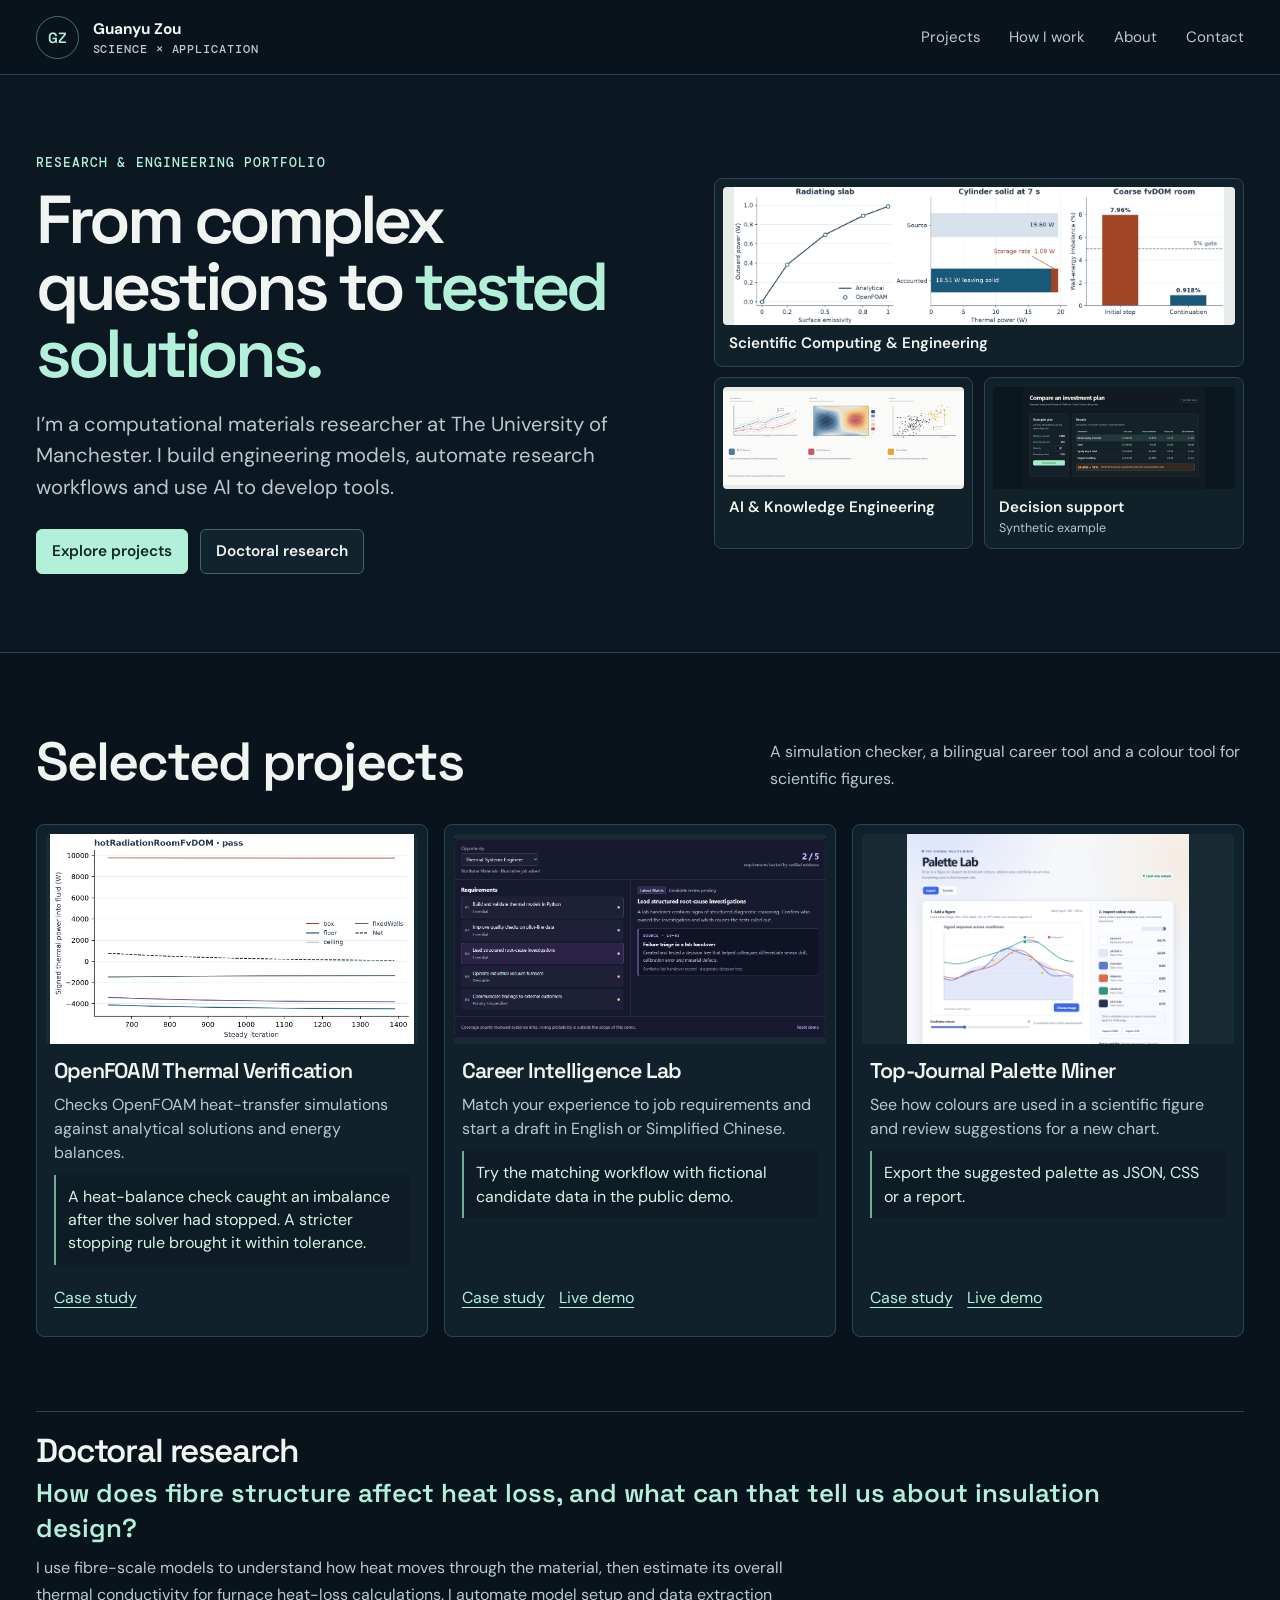
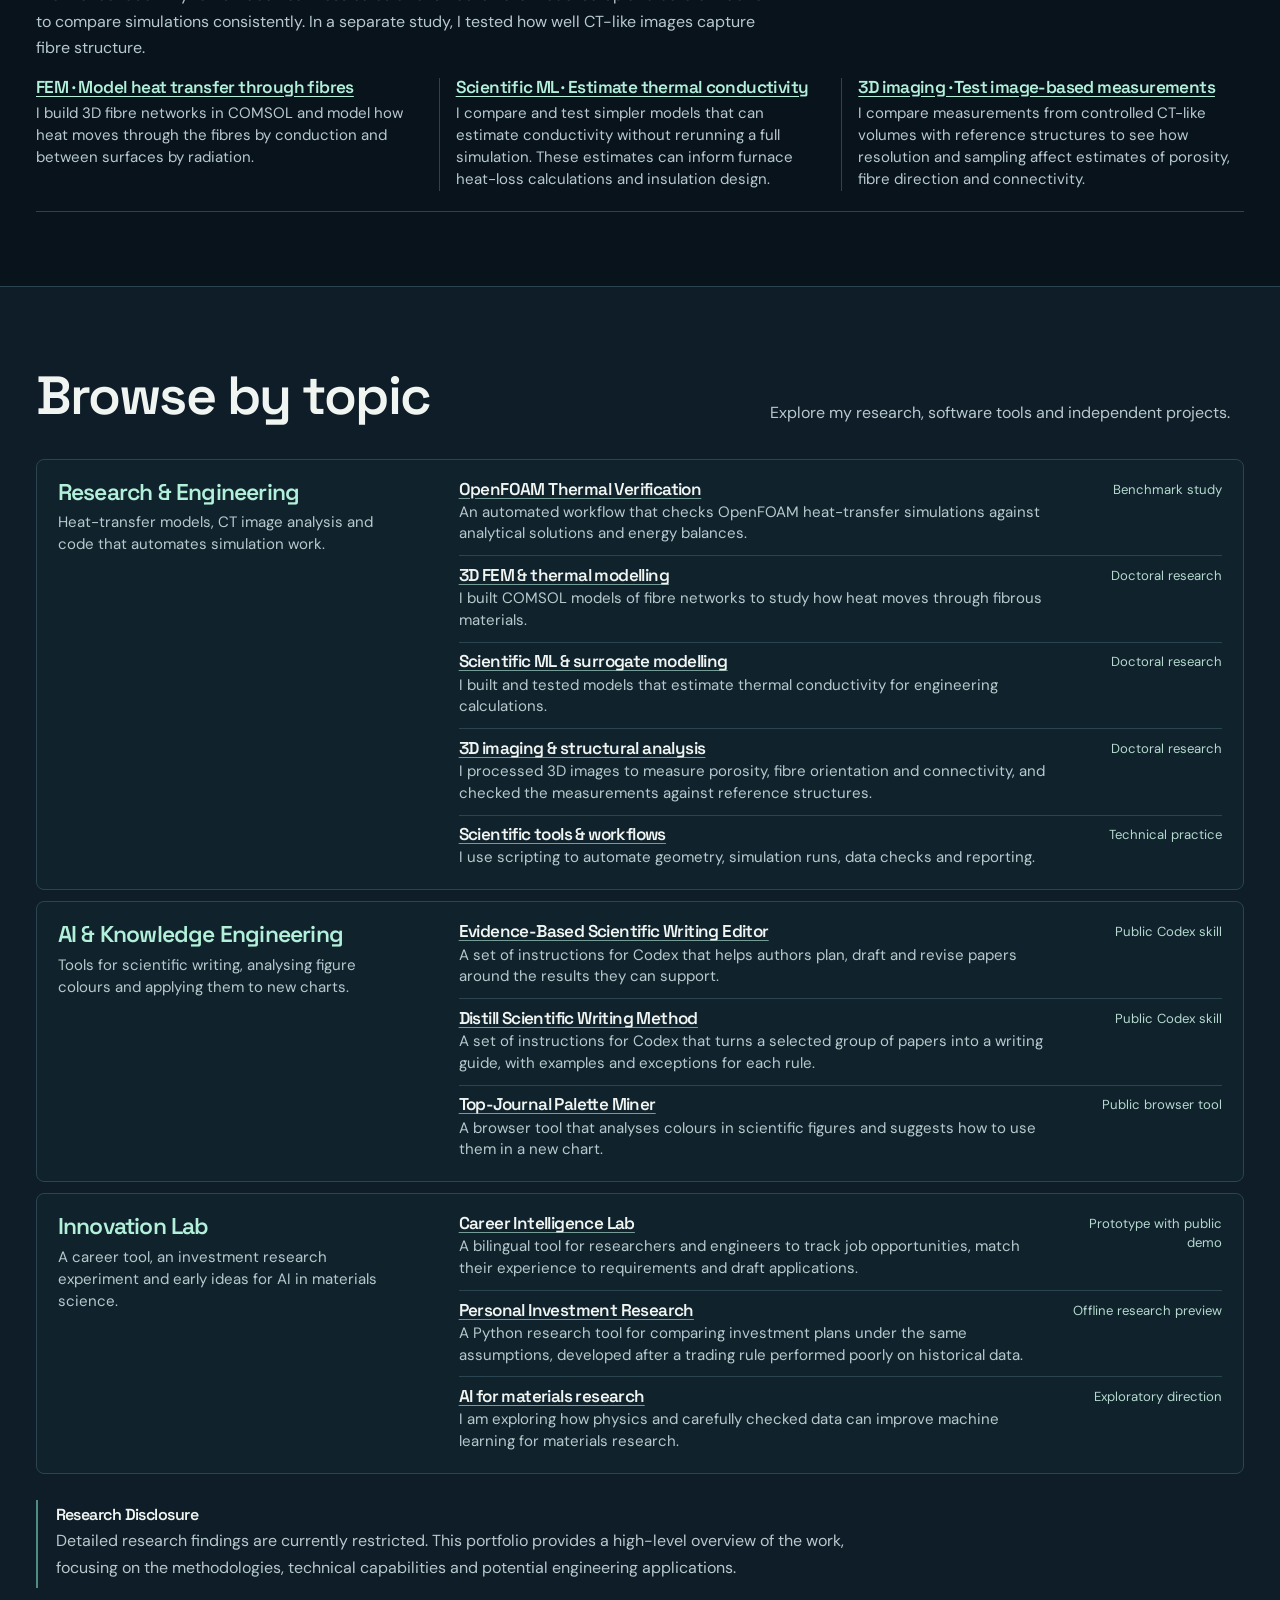
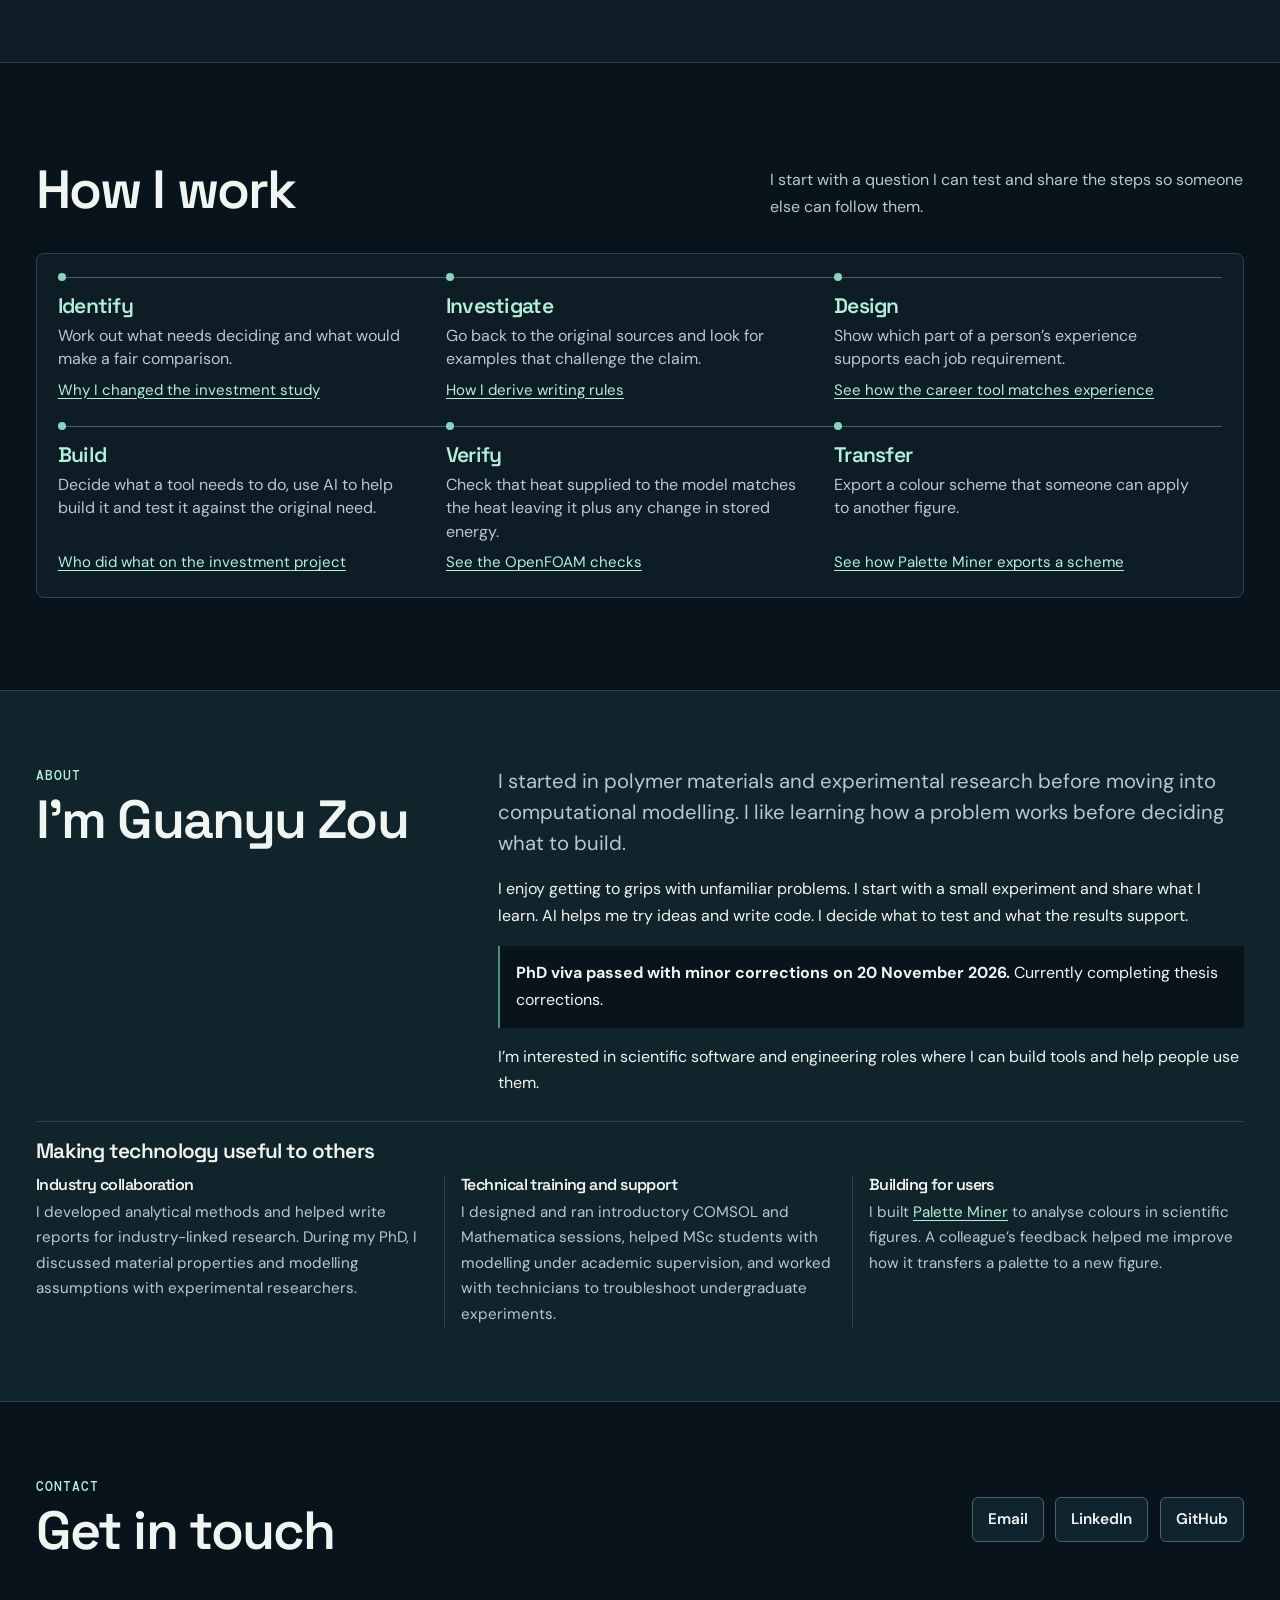
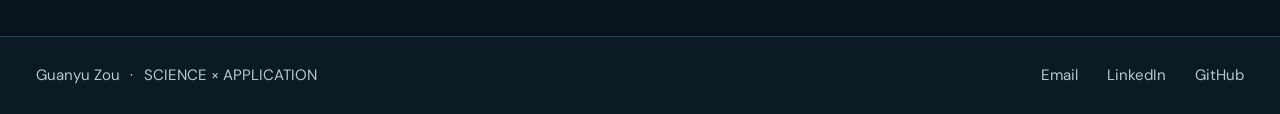
==== commit 9964f7ee: "Polish portfolio positioning and collaboration copy" ====
--- a/index.html
+++ b/index.html
@@ -5,7 +5,7 @@
   <meta name="viewport" content="width=device-width, initial-scale=1">
   <meta name="theme-color" content="#08131c">
   <title>Guanyu Zou | Research &amp; Technology Portfolio</title>
-  <meta name="description" content="Guanyu Zou, computational materials researcher at The University of Manchester. I work on heat-transfer models, simulation automation and research tools.">
+  <meta name="description" content="Guanyu Zou’s work spans computational materials research at The University of Manchester, engineering models, simulation automation and AI-assisted tools.">
   <link rel="canonical" href="https://guanyuzooou.github.io/guanyu-zou-portfolio-public/">
   <link rel="icon" href="assets/favicon.svg" type="image/svg+xml">
   <link rel="stylesheet" href="styles.css">
@@ -14,7 +14,7 @@
   <meta property="og:site_name" content="Guanyu Zou · Research &amp; Technology">
   <meta property="og:locale" content="en_GB">
   <meta property="og:title" content="Guanyu Zou | Research &amp; Technology Portfolio">
-  <meta property="og:description" content="Guanyu Zou, computational materials researcher at The University of Manchester. I work on heat-transfer models, simulation automation and research tools.">
+  <meta property="og:description" content="Guanyu Zou’s work spans computational materials research at The University of Manchester, engineering models, simulation automation and AI-assisted tools.">
   <meta property="og:url" content="https://guanyuzooou.github.io/guanyu-zou-portfolio-public/">
   <meta property="og:image" content="https://guanyuzooou.github.io/guanyu-zou-portfolio-public/assets/social-preview-v2.png">
   <meta property="og:image:width" content="1200">
@@ -22,7 +22,7 @@
   <meta property="og:image:alt" content="Guanyu Zou, research and technology portfolio">
   <meta name="twitter:card" content="summary_large_image">
   <meta name="twitter:title" content="Guanyu Zou | Research &amp; Technology Portfolio">
-  <meta name="twitter:description" content="Guanyu Zou, computational materials researcher at The University of Manchester. I work on heat-transfer models, simulation automation and research tools.">
+  <meta name="twitter:description" content="Guanyu Zou’s work spans computational materials research at The University of Manchester, engineering models, simulation automation and AI-assisted tools.">
   <meta name="twitter:image" content="https://guanyuzooou.github.io/guanyu-zou-portfolio-public/assets/social-preview-v2.png">
   <script src="portfolio-v2.js" defer></script>
 </head>
@@ -45,9 +45,9 @@
 <section class="v2-hero" id="top">
   <div class="v2-wrap v2-hero-grid">
     <div class="v2-hero-copy">
-      <p class="v2-kicker">Computational materials researcher &amp; technology builder</p>
+      <p class="v2-kicker">Research &amp; engineering portfolio</p>
       <h1>From complex questions to <em>tested solutions.</em></h1>
-      <p class="v2-lead">I model heat transfer at The University of Manchester. I automate simulations and build research tools with AI assistance.</p>
+      <p class="v2-lead">I’m a computational materials researcher at The University of Manchester. I build engineering models, automate research workflows and use AI to develop tools.</p>
       <div class="v2-actions">
         <a class="v2-button v2-button-primary" href="#work">Explore projects</a>
         <a class="v2-button" href="#doctoral-research">Doctoral research</a>
@@ -82,8 +82,8 @@
   <div class="v2-feature-image"><img src="assets/projects/openfoam-room.png" alt="Wall heat flows and their net total as the OpenFOAM room run continues" loading="lazy" decoding="async"></div>
   <div class="v2-feature-body">
     <h3>OpenFOAM Thermal Verification</h3>
-    <p class="v2-feature-problem">This workflow checks whether an OpenFOAM result balances the heat going in and out.</p>
-    <p class="v2-feature-proof">The room model initially missed the 5% tolerance at 7.96%. A stricter stopping rule brought the imbalance down to 0.918%.</p>
+    <p class="v2-feature-problem">Checks OpenFOAM heat-transfer simulations against analytical solutions and energy balances.</p>
+    <p class="v2-feature-proof">A heat-balance check caught an imbalance after the solver had stopped. A stricter stopping rule brought it within tolerance.</p>
     <div class="v2-feature-actions"><a href="openfoam.html" aria-label="Case study: OpenFOAM Thermal Verification">Case study</a></div>
   </div>
 </article>
@@ -91,8 +91,8 @@
   <div class="v2-feature-image"><img src="assets/projects/career-evidence.png" alt="Career Intelligence Lab demo showing a job requirement, a possible match, its source and a question to check" loading="lazy" decoding="async"></div>
   <div class="v2-feature-body">
     <h3>Career Intelligence Lab</h3>
-    <p class="v2-feature-problem">Find out which parts of your experience match a role and where you need more information.</p>
-    <p class="v2-feature-proof">The demo shows the source behind a match. Translated wording stays out of a draft until it has been checked.</p>
+    <p class="v2-feature-problem">Match your experience to job requirements and start a draft in English or Simplified Chinese.</p>
+    <p class="v2-feature-proof">Try the matching workflow with fictional candidate data in the public demo.</p>
     <div class="v2-feature-actions"><a href="career-intelligence.html" aria-label="Case study: Career Intelligence Lab">Case study</a><a href="https://guanyuzooou.github.io/career-intelligence-lab/" aria-label="Live demo: Career Intelligence Lab">Live demo</a></div>
   </div>
 </article>
@@ -100,8 +100,8 @@
   <div class="v2-feature-image"><img src="assets/projects/palette-inspect.png" alt="Palette Lab Inspect interface showing extracted colour candidates and visual roles for its built-in synthetic figure" loading="lazy" decoding="async"></div>
   <div class="v2-feature-body">
     <h3>Top-Journal Palette Miner</h3>
-    <p class="v2-feature-problem">See which colours in a figure carry the data, provide context or draw the reader’s eye.</p>
-    <p class="v2-feature-proof">Transfer Lab suggests colours for a new figure. Review the choices and export them as JSON, CSS or a report.</p>
+    <p class="v2-feature-problem">See how colours are used in a scientific figure and review suggestions for a new chart.</p>
+    <p class="v2-feature-proof">Export the suggested palette as JSON, CSS or a report.</p>
     <div class="v2-feature-actions"><a href="palette-miner.html" aria-label="Case study: Top-Journal Palette Miner">Case study</a><a href="https://guanyuzooou.github.io/top-journal-palette-miner/" aria-label="Live demo: Top-Journal Palette Miner">Live demo</a></div>
   </div>
 </article></div>
@@ -110,7 +110,7 @@
 <section class="v2-wrap v2-doctoral" id="doctoral-research" aria-labelledby="doctoral-research-heading">
   <h2 id="doctoral-research-heading">Doctoral research</h2>
   <p class="v2-research-question">How does fibre structure affect heat loss, and what can that tell us about insulation design?</p>
-  <p>I use fibre-scale models to understand how heat moves through the material, then estimate its overall thermal conductivity for furnace heat-loss calculations. I automate model setup and data extraction to compare simulations consistently. A parallel CT study asks how well images capture the structure these calculations depend on.</p>
+  <p>I use fibre-scale models to understand how heat moves through the material, then estimate its overall thermal conductivity for furnace heat-loss calculations. I automate model setup and data extraction to compare simulations consistently. In a separate study, I tested how well CT-like images capture fibre structure.</p>
   <ul>
     <li>
       <h3><a href="fem.html">FEM · Model heat transfer through fibres</a></h3>
@@ -121,7 +121,7 @@
       <p>I compare and test simpler models that can estimate conductivity without rerunning a full simulation. These estimates can inform furnace heat-loss calculations and insulation design.</p>
     </li>
     <li>
-      <h3><a href="imaging.html">3D imaging · Check what CT can measure</a></h3>
+      <h3><a href="imaging.html">3D imaging · Test image-based measurements</a></h3>
       <p>I compare measurements from controlled CT-like volumes with reference structures to see how resolution and sampling affect estimates of porosity, fibre direction and connectivity.</p>
     </li>
   </ul>
@@ -143,19 +143,19 @@
   <span class="v2-project-state">Benchmark study</span>
 </li>
 <li class="v2-project-row">
-  <div><h4><a href="fem.html">Multiphysics FEM &amp; Thermal Modelling</a></h4><p>I built COMSOL models of fibre networks to study how heat moves through fibrous materials.</p></div>
+  <div><h4><a href="fem.html">3D FEM &amp; thermal modelling</a></h4><p>I built COMSOL models of fibre networks to study how heat moves through fibrous materials.</p></div>
   <span class="v2-project-state">Doctoral research</span>
 </li>
 <li class="v2-project-row">
-  <div><h4><a href="ml.html">Scientific ML &amp; Surrogate Modelling</a></h4><p>I built and tested models that estimate thermal conductivity for engineering calculations.</p></div>
+  <div><h4><a href="ml.html">Scientific ML &amp; surrogate modelling</a></h4><p>I built and tested models that estimate thermal conductivity for engineering calculations.</p></div>
   <span class="v2-project-state">Doctoral research</span>
 </li>
 <li class="v2-project-row">
-  <div><h4><a href="imaging.html">3D Microstructure Analysis</a></h4><p>I processed 3D images to measure porosity, fibre orientation and connectivity, and checked the measurements against reference structures.</p></div>
+  <div><h4><a href="imaging.html">3D imaging &amp; structural analysis</a></h4><p>I processed 3D images to measure porosity, fibre orientation and connectivity, and checked the measurements against reference structures.</p></div>
   <span class="v2-project-state">Doctoral research</span>
 </li>
 <li class="v2-project-row">
-  <div><h4><a href="tools.html">Scientific Software &amp; Automation Workflows</a></h4><p>I use scripting to automate geometry, simulation runs, data checks and reporting.</p></div>
+  <div><h4><a href="tools.html">Scientific tools &amp; workflows</a></h4><p>I use scripting to automate geometry, simulation runs, data checks and reporting.</p></div>
   <span class="v2-project-state">Technical practice</span>
 </li></ul>
 </section>
@@ -197,7 +197,7 @@
   <span class="v2-project-state">Offline research preview</span>
 </li>
 <li class="v2-project-row">
-  <div><h4><a href="ai-for-science.html">AI for Science</a></h4><p>I am exploring how physics and carefully checked data can improve machine learning for materials research.</p></div>
+  <div><h4><a href="ai-for-science.html">AI for materials research</a></h4><p>I am exploring how physics and carefully checked data can improve machine learning for materials research.</p></div>
   <span class="v2-project-state">Exploratory direction</span>
 </li></ul>
 </section>
@@ -211,7 +211,7 @@
     <li><h3>Identify</h3><p>Work out what needs deciding and what would make a fair comparison.</p><a href="investment-research.html">Why I changed the investment study</a></li>
     <li><h3>Investigate</h3><p>Go back to the original sources and look for examples that challenge the claim.</p><a href="writing-method.html">How I derive writing rules</a></li>
     <li><h3>Design</h3><p>Show which part of a person’s experience supports each job requirement.</p><a href="career-intelligence.html">See how the career tool matches experience</a></li>
-    <li><h3>Build</h3><p>Use AI to explore and write code. Decide what the tool needs to do and test it against that.</p><a href="investment-research.html#decisions-and-collaboration">Who did what on the investment project</a></li>
+    <li><h3>Build</h3><p>Decide what a tool needs to do, use AI to help build it and test it against the original need.</p><a href="investment-research.html#decisions-and-collaboration">Who did what on the investment project</a></li>
     <li><h3>Verify</h3><p>Check that heat supplied to the model matches the heat leaving it plus any change in stored energy.</p><a href="openfoam.html">See the OpenFOAM checks</a></li>
     <li><h3>Transfer</h3><p>Export a colour scheme that someone can apply to another figure.</p><a href="palette-miner.html">See how Palette Miner exports a scheme</a></li>
   </ol>
@@ -220,15 +220,29 @@
 <section class="v2-section v2-about" id="about">
   <div class="v2-wrap v2-about-grid">
     <div><p class="v2-kicker">About</p><h2>I’m Guanyu Zou</h2></div>
-    <div>
+    <div class="v2-about-copy">
       <p class="v2-lead">I started in polymer materials and experimental research before moving into computational modelling. I like learning how a problem works before deciding what to build.</p>
-      <p>That curiosity takes me into unfamiliar areas. I try a small experiment, see what holds up and share what I learn. AI helps me try ideas and write code. I decide what to test and what the results support.</p>
+      <p>I enjoy getting to grips with unfamiliar problems. I start with a small experiment and share what I learn. AI helps me try ideas and write code. I decide what to test and what the results support.</p>
       <p class="v2-viva"><strong>PhD viva passed with minor corrections on 20 November 2026.</strong> Currently completing thesis corrections.</p>
-      <h3>Making technology useful to others</h3>
-      <p>I’ve worked with experimental researchers on material properties and modelling assumptions. I’ve also helped MSc students work through modelling problems under academic supervision. I designed and ran introductory COMSOL and Mathematica sessions that linked the software to modelling choices.</p>
-      <p>In teaching labs, I worked with technicians to troubleshoot experiments and gave students feedback on reports. Earlier, I developed analytical methods and contributed to technical reports for industry research projects. A colleague’s feedback helped me refine how Palette Miner transfers colours between figures.</p>
       <p>I’m interested in scientific software and engineering roles where I can build tools and help people use them.</p>
     </div>
+    <section class="v2-collaboration" id="collaboration" aria-labelledby="collaboration-heading">
+      <h3 id="collaboration-heading">Making technology useful to others</h3>
+      <ul>
+        <li>
+          <h4>Industry collaboration</h4>
+          <p>I developed analytical methods and helped write reports for industry-linked research. During my PhD, I discussed material properties and modelling assumptions with experimental researchers.</p>
+        </li>
+        <li>
+          <h4>Technical training and support</h4>
+          <p>I designed and ran introductory COMSOL and Mathematica sessions, helped MSc students with modelling under academic supervision, and worked with technicians to troubleshoot undergraduate experiments.</p>
+        </li>
+        <li>
+          <h4>Building for users</h4>
+          <p>I built <a href="palette-miner.html">Palette Miner</a> to analyse colours in scientific figures. A colleague’s feedback helped me improve how it transfers a palette to a new figure.</p>
+        </li>
+      </ul>
+    </section>
   </div>
 </section>
 <section class="v2-section v2-wrap v2-contact" id="contact">
--- a/portfolio-v2.css
+++ b/portfolio-v2.css
@@ -250,8 +250,14 @@
 .v2-method a { width: fit-content; margin-top: auto; font-size: .94rem; }
 .v2-about { background: #11242c; border-block: 1px solid var(--v2-border); }
 .v2-about-grid { display: grid; grid-template-columns: .37fr .63fr; gap: 1.5rem; }
-.v2-about-grid > div:last-child > p + p { margin-top: 1rem; }
-.v2-about-grid > div:last-child > h3 { margin: 1.4rem 0 .5rem; font-size: 1.2rem; }
+.v2-about-copy > p + p { margin-top: 1rem; }
+.v2-collaboration { grid-column: 1 / -1; border-top: 1px solid var(--v2-border); padding-top: 1.1rem; }
+.v2-collaboration h3 { font-size: 1.3rem; margin-bottom: .8rem; }
+.v2-collaboration ul { display: grid; grid-template-columns: repeat(3, minmax(0, 1fr)); gap: 1rem; list-style: none; padding: 0; margin: 0; }
+.v2-collaboration li + li { border-left: 1px solid var(--v2-border); padding-left: 1rem; }
+.v2-collaboration h4 { font-size: 1rem; margin-bottom: .35rem; }
+.v2-collaboration p { font-size: .95rem; color: var(--v2-muted); }
+.v2-collaboration a { color: var(--v2-accent); text-decoration: underline; text-underline-offset: .2em; }
 .v2-viva { background: var(--v2-bg); padding: .88rem 1rem; border-left: 2px solid #508d7e; }
 .v2-contact { display: flex; justify-content: space-between; gap: 1.5rem; align-items: center; flex-wrap: wrap; }
 .v2-contact .v2-actions { margin-top: 0; }
@@ -307,6 +313,8 @@
   .v2-doctoral ul { grid-template-columns: 1fr; gap: .7rem; }
   .v2-doctoral li { padding: .7rem 0 0; border-left: 0; border-top: 1px solid var(--v2-border); }
   .v2-doctoral li:first-child { padding-top: 0; }
+  .v2-collaboration ul { grid-template-columns: 1fr; gap: .8rem; }
+  .v2-collaboration li + li { border-left: 0; border-top: 1px solid var(--v2-border); padding: .75rem 0 0; }
   .v2-project-group { gap: .7rem; padding: .65rem .9rem; }
   .v2-project-group-intro:has(button:not([hidden])) p { display: none; }
   .v2-project-group-intro:has(button[aria-expanded="true"]:not([hidden])) p { display: block; margin-top: .1rem; }
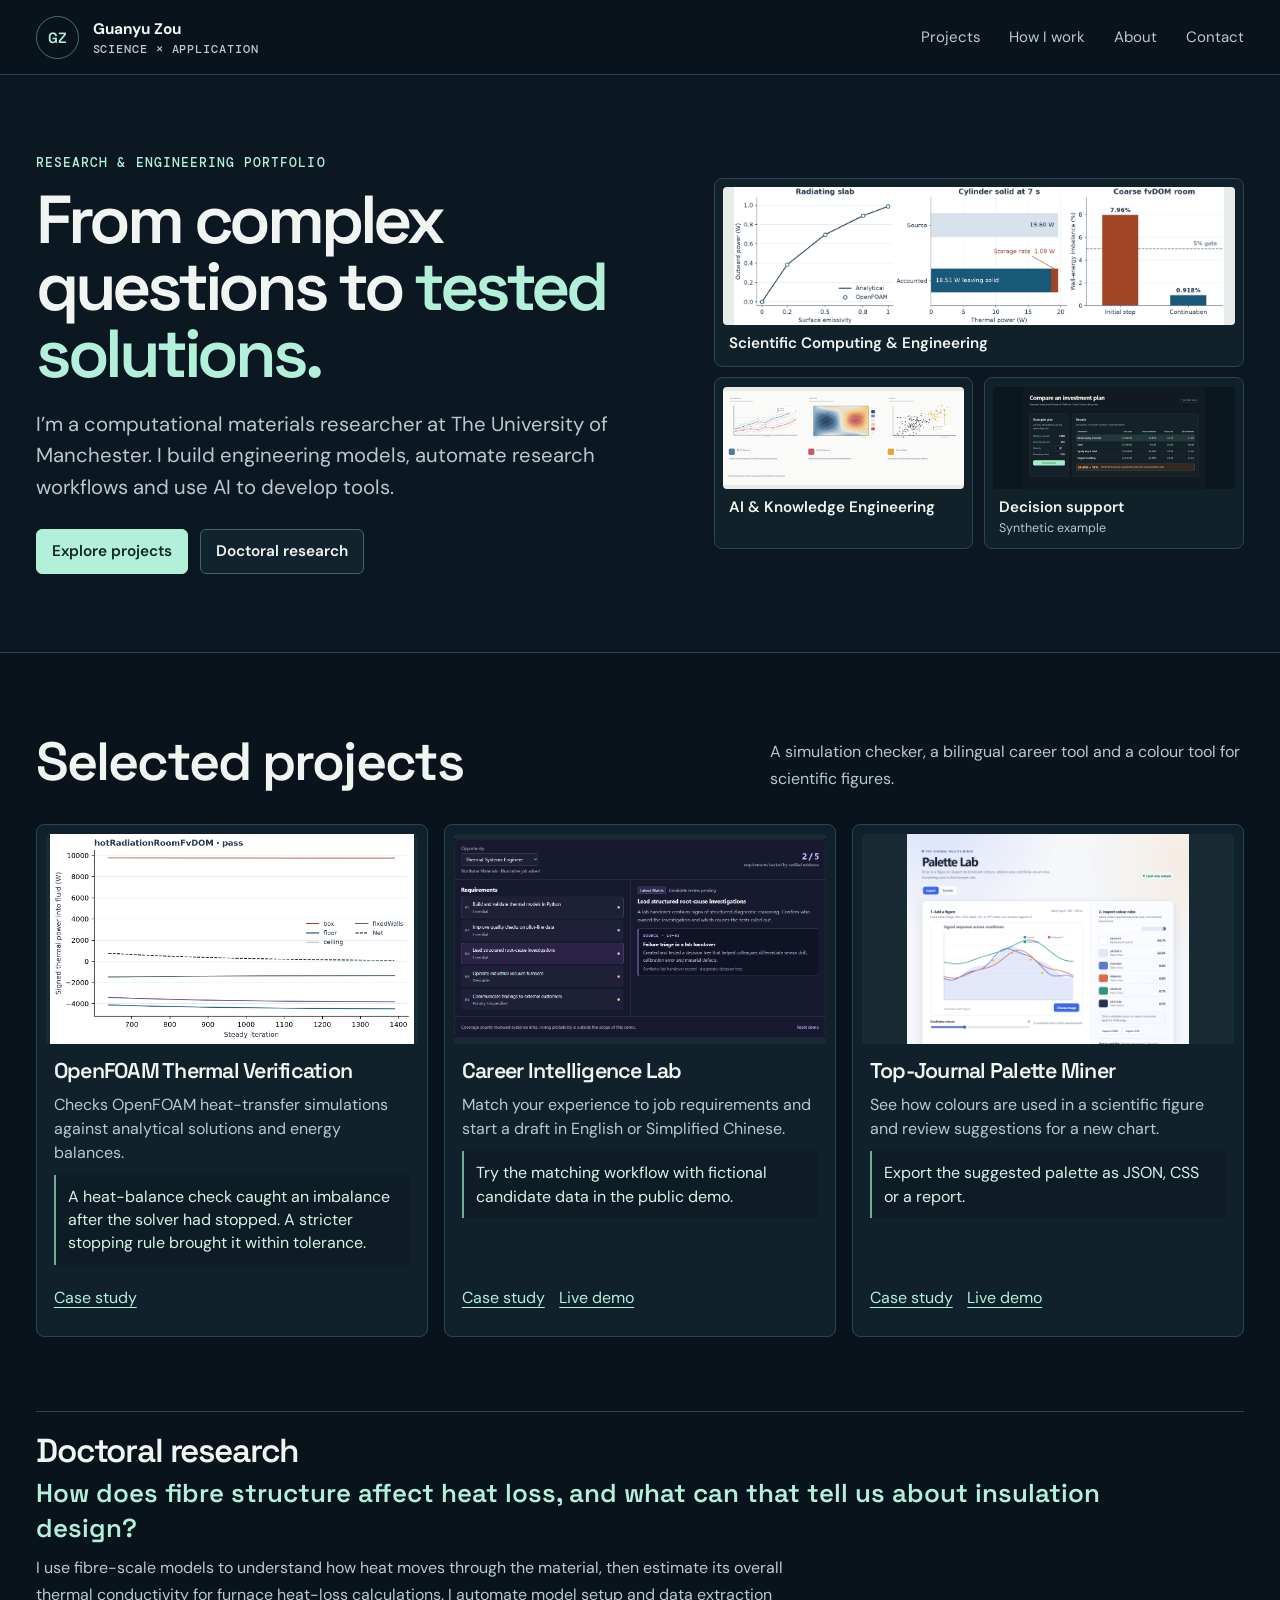
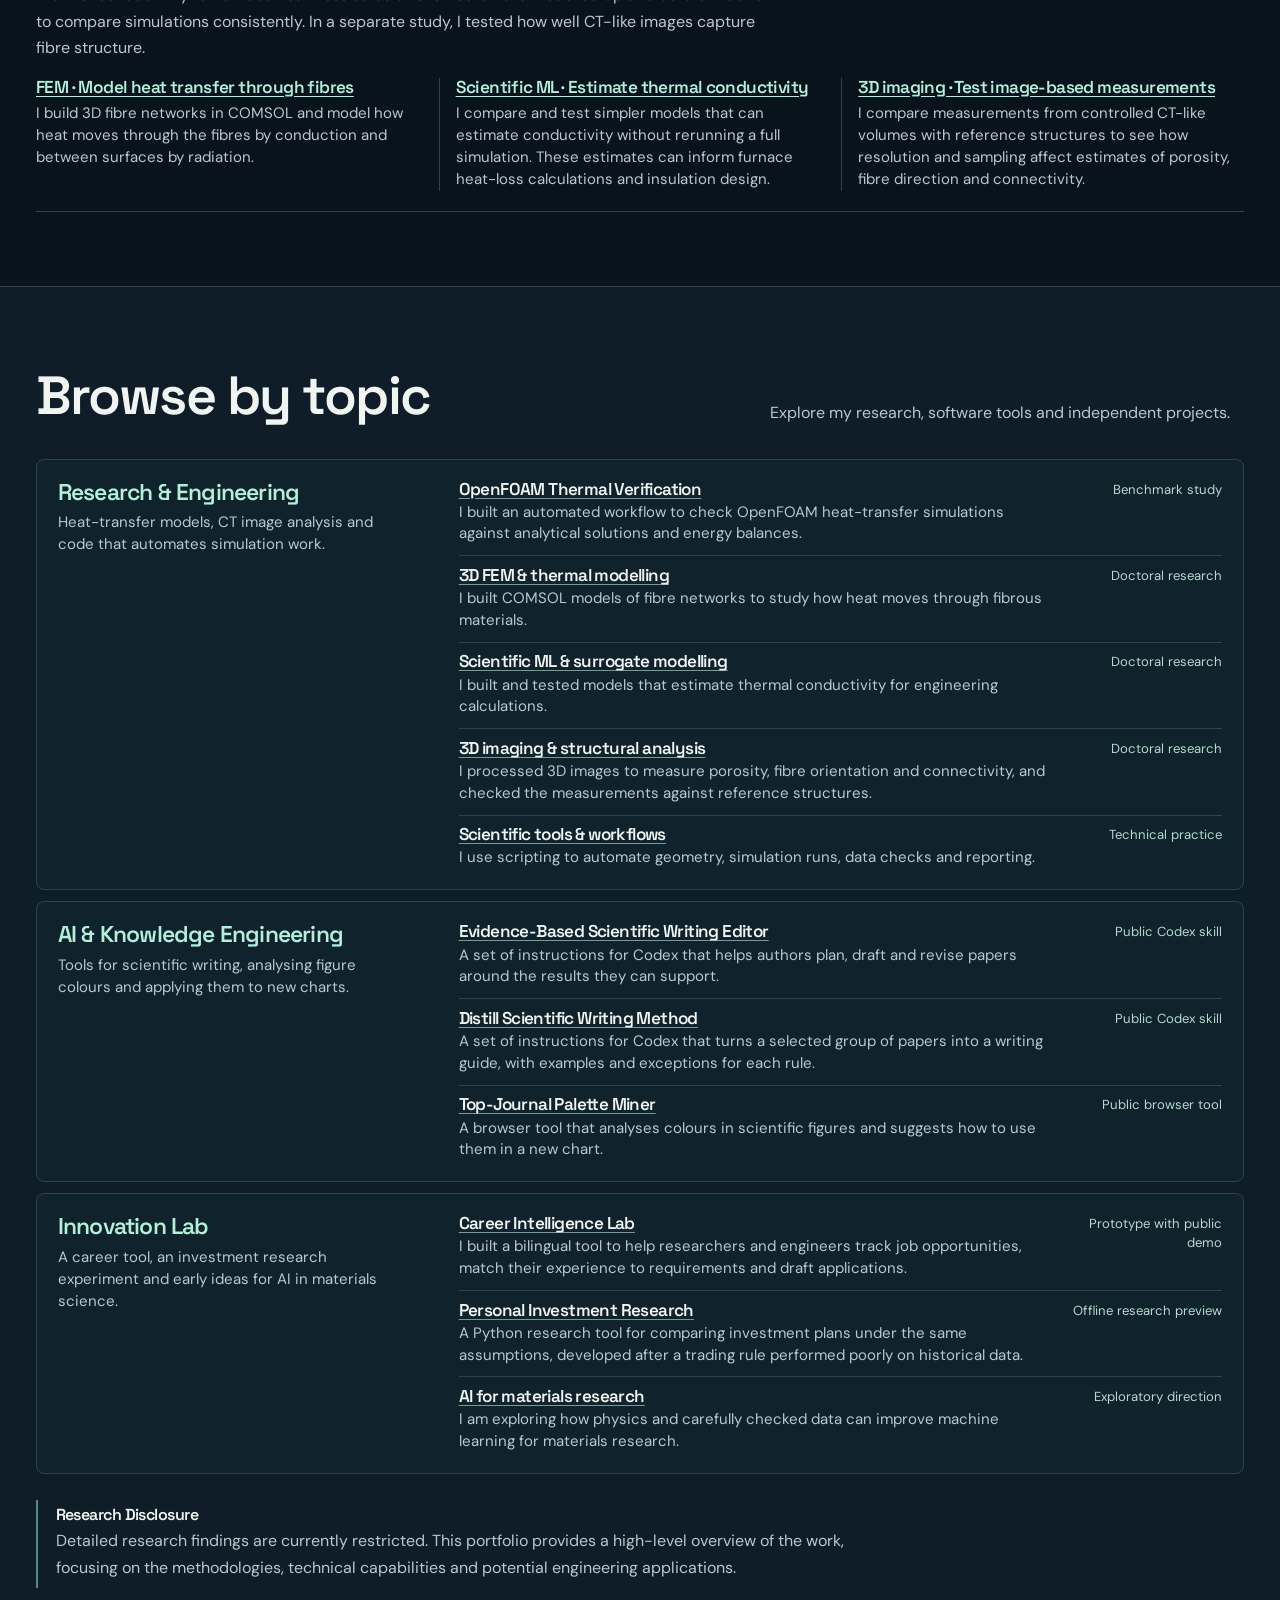
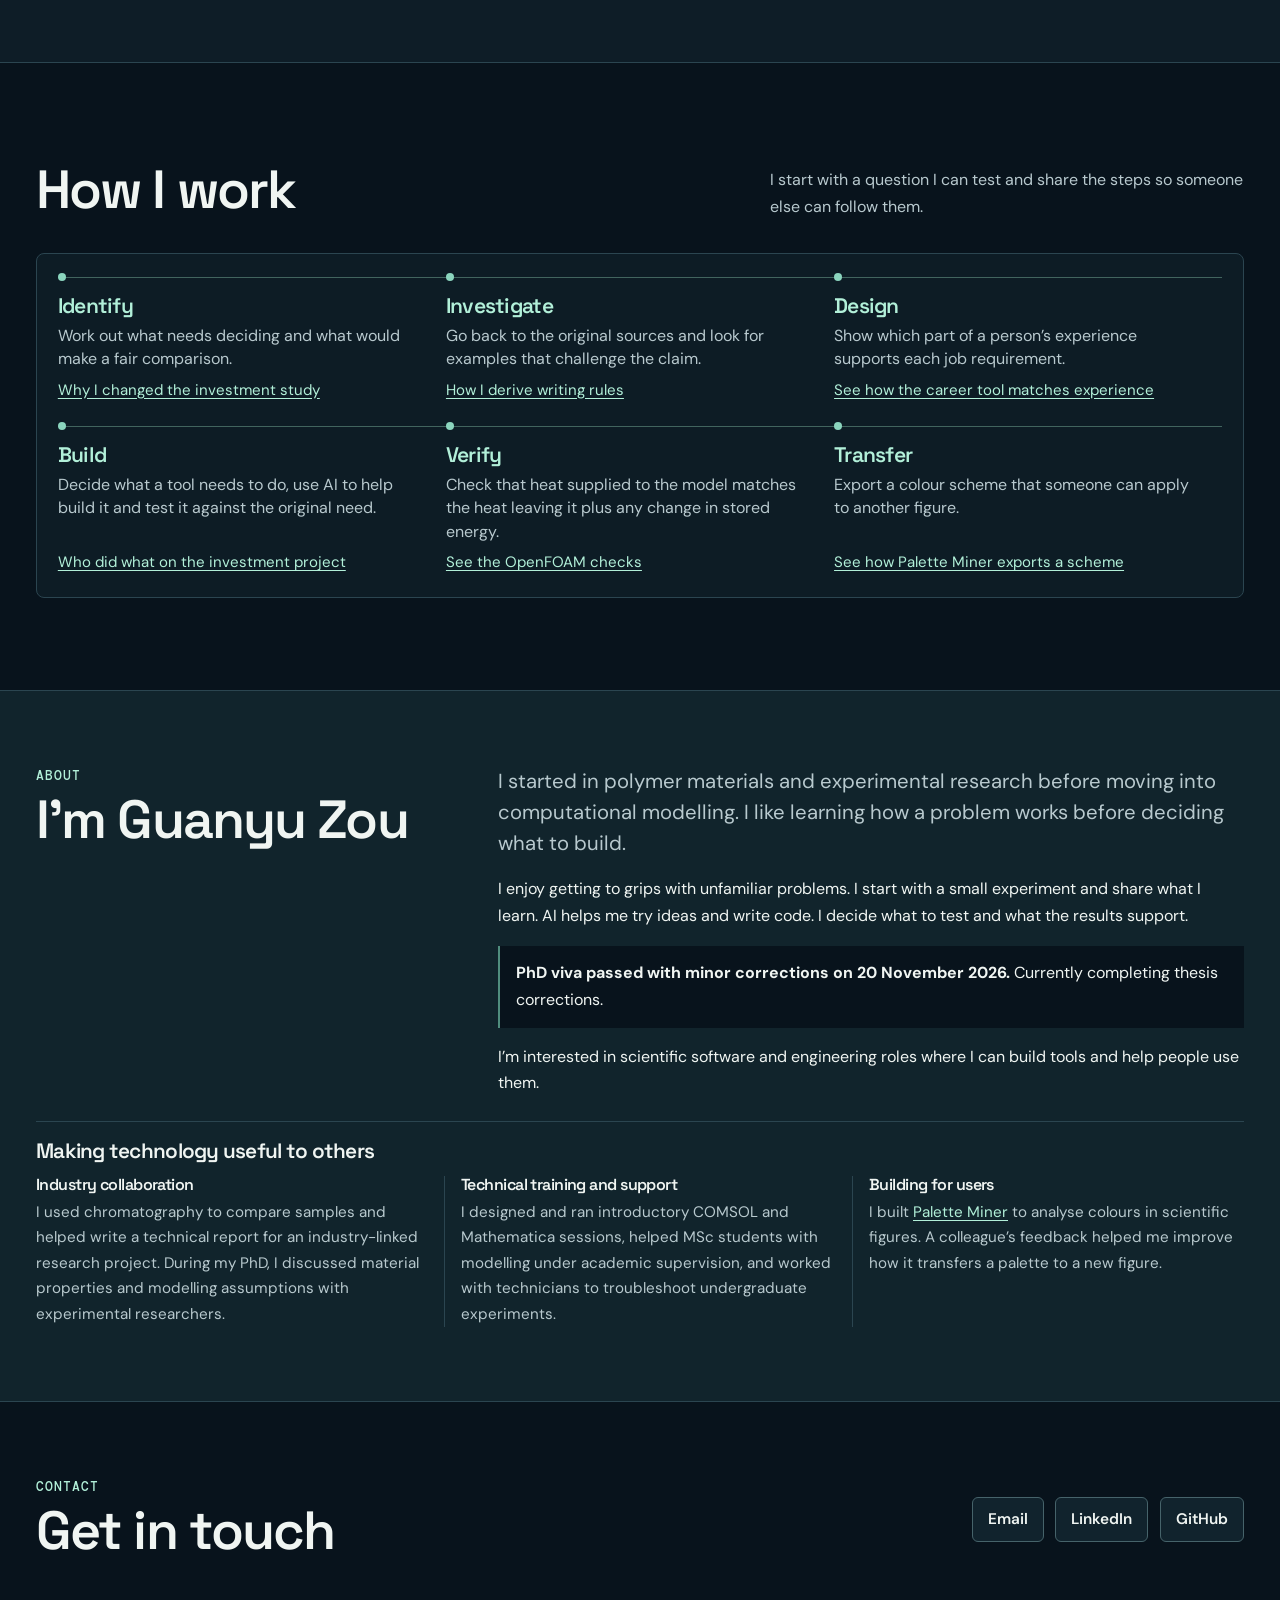
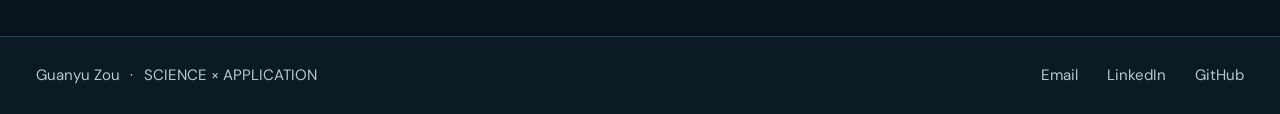
==== commit ed702e40: "Align the final portfolio with the supplied CV v11" ====
--- a/index.html
+++ b/index.html
@@ -139,7 +139,7 @@
     <p>Heat-transfer models, CT image analysis and code that automates simulation work.</p>
   </div>
   <ul id="research-projects"><li class="v2-project-row">
-  <div><h4><a href="openfoam.html">OpenFOAM Thermal Verification</a></h4><p>An automated workflow that checks OpenFOAM heat-transfer simulations against analytical solutions and energy balances.</p></div>
+  <div><h4><a href="openfoam.html">OpenFOAM Thermal Verification</a></h4><p>I built an automated workflow to check OpenFOAM heat-transfer simulations against analytical solutions and energy balances.</p></div>
   <span class="v2-project-state">Benchmark study</span>
 </li>
 <li class="v2-project-row">
@@ -189,7 +189,7 @@
     <p>A career tool, an investment research experiment and early ideas for AI in materials science.</p>
   </div>
   <ul id="innovation-projects"><li class="v2-project-row">
-  <div><h4><a href="career-intelligence.html">Career Intelligence Lab</a></h4><p>A bilingual tool for researchers and engineers to track job opportunities, match their experience to requirements and draft applications.</p></div>
+  <div><h4><a href="career-intelligence.html">Career Intelligence Lab</a></h4><p>I built a bilingual tool to help researchers and engineers track job opportunities, match their experience to requirements and draft applications.</p></div>
   <span class="v2-project-state">Prototype with public demo</span>
 </li>
 <li class="v2-project-row">
@@ -231,7 +231,7 @@
       <ul>
         <li>
           <h4>Industry collaboration</h4>
-          <p>I developed analytical methods and helped write reports for industry-linked research. During my PhD, I discussed material properties and modelling assumptions with experimental researchers.</p>
+          <p>I used chromatography to compare samples and helped write a technical report for an industry-linked research project. During my PhD, I discussed material properties and modelling assumptions with experimental researchers.</p>
         </li>
         <li>
           <h4>Technical training and support</h4>
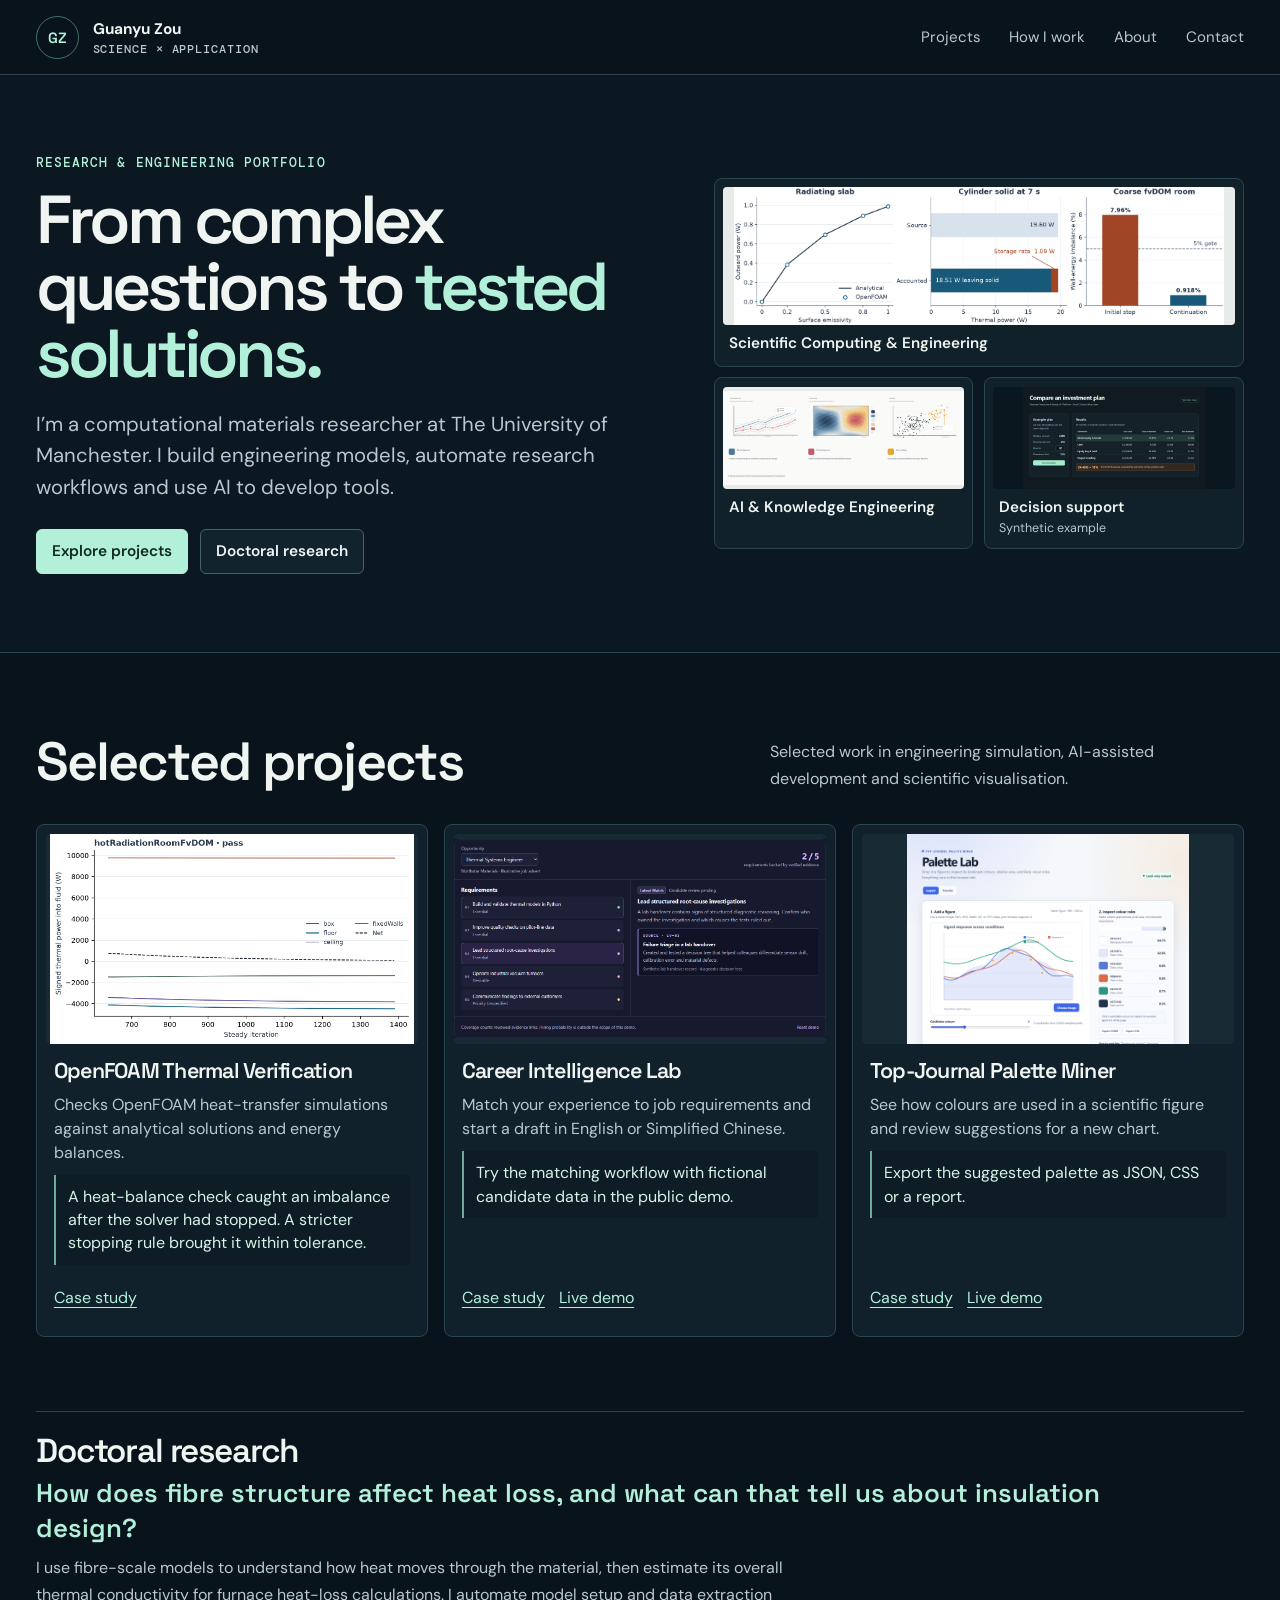
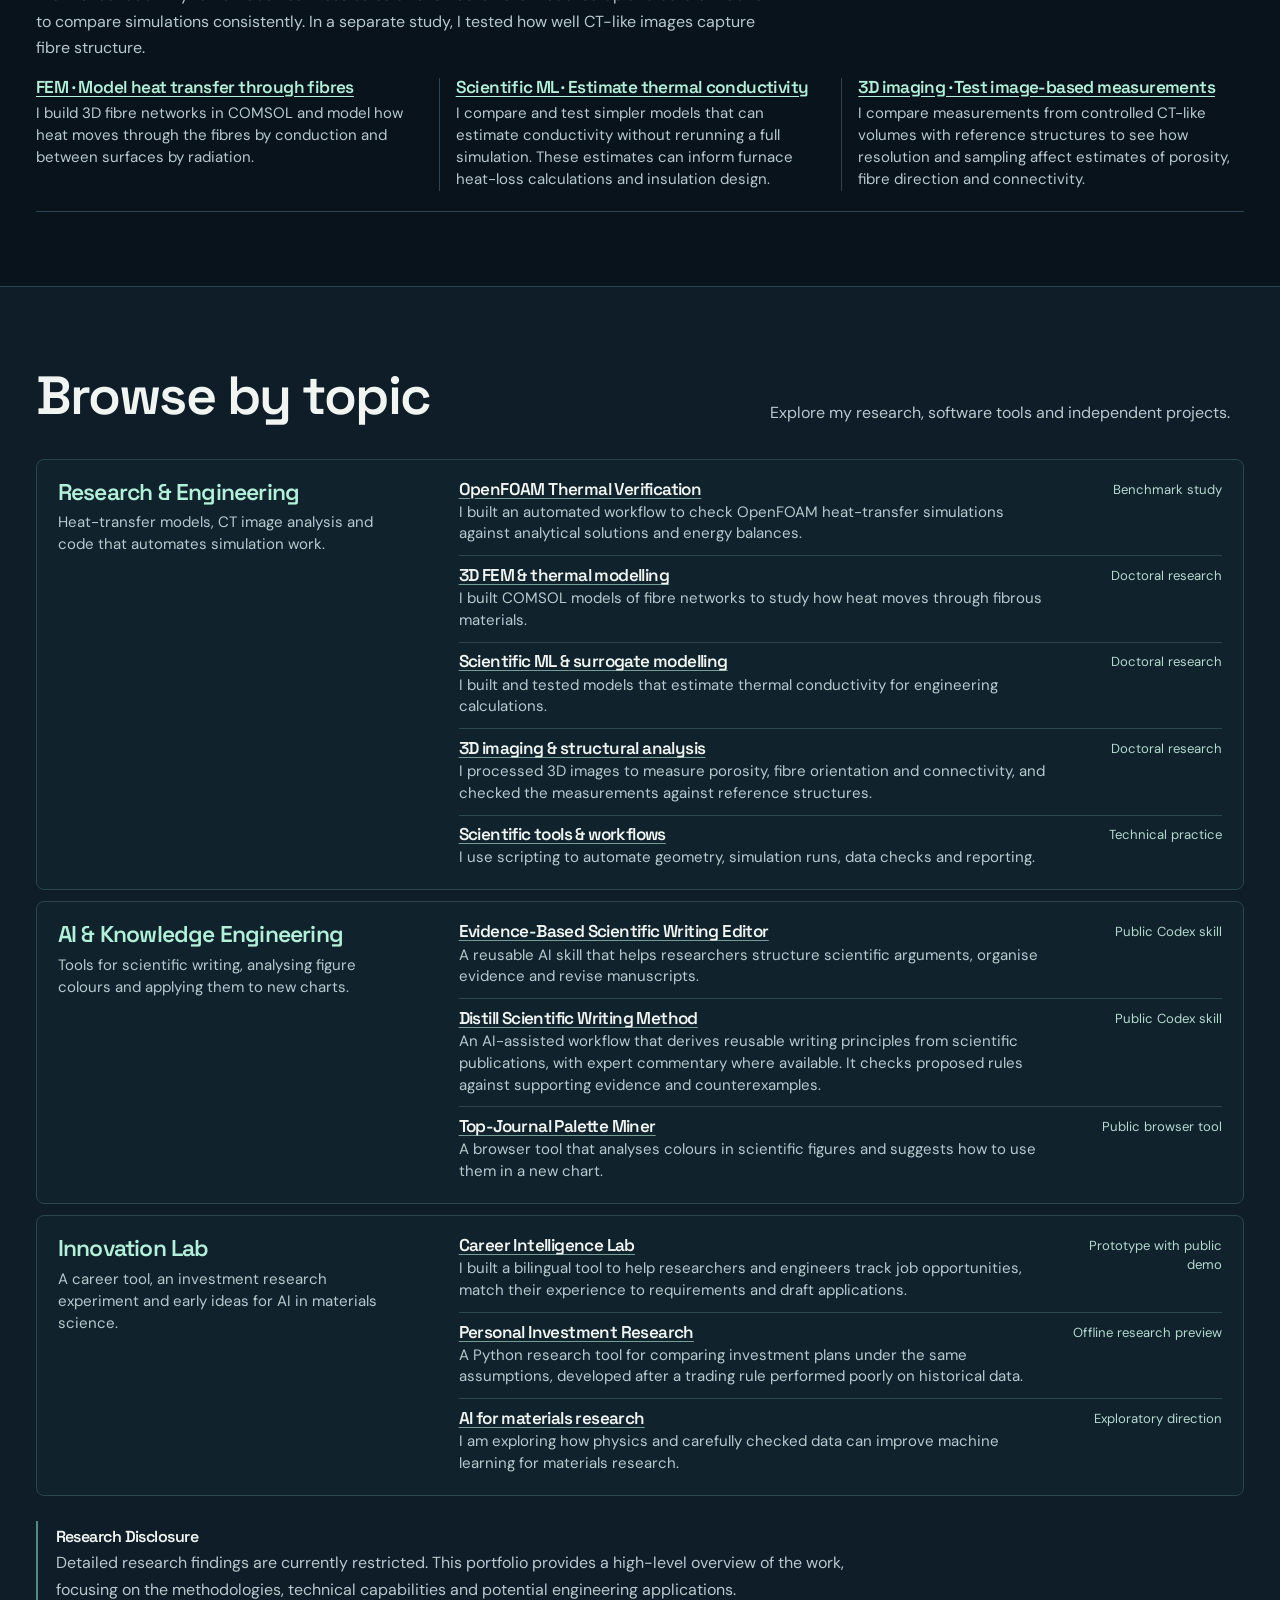
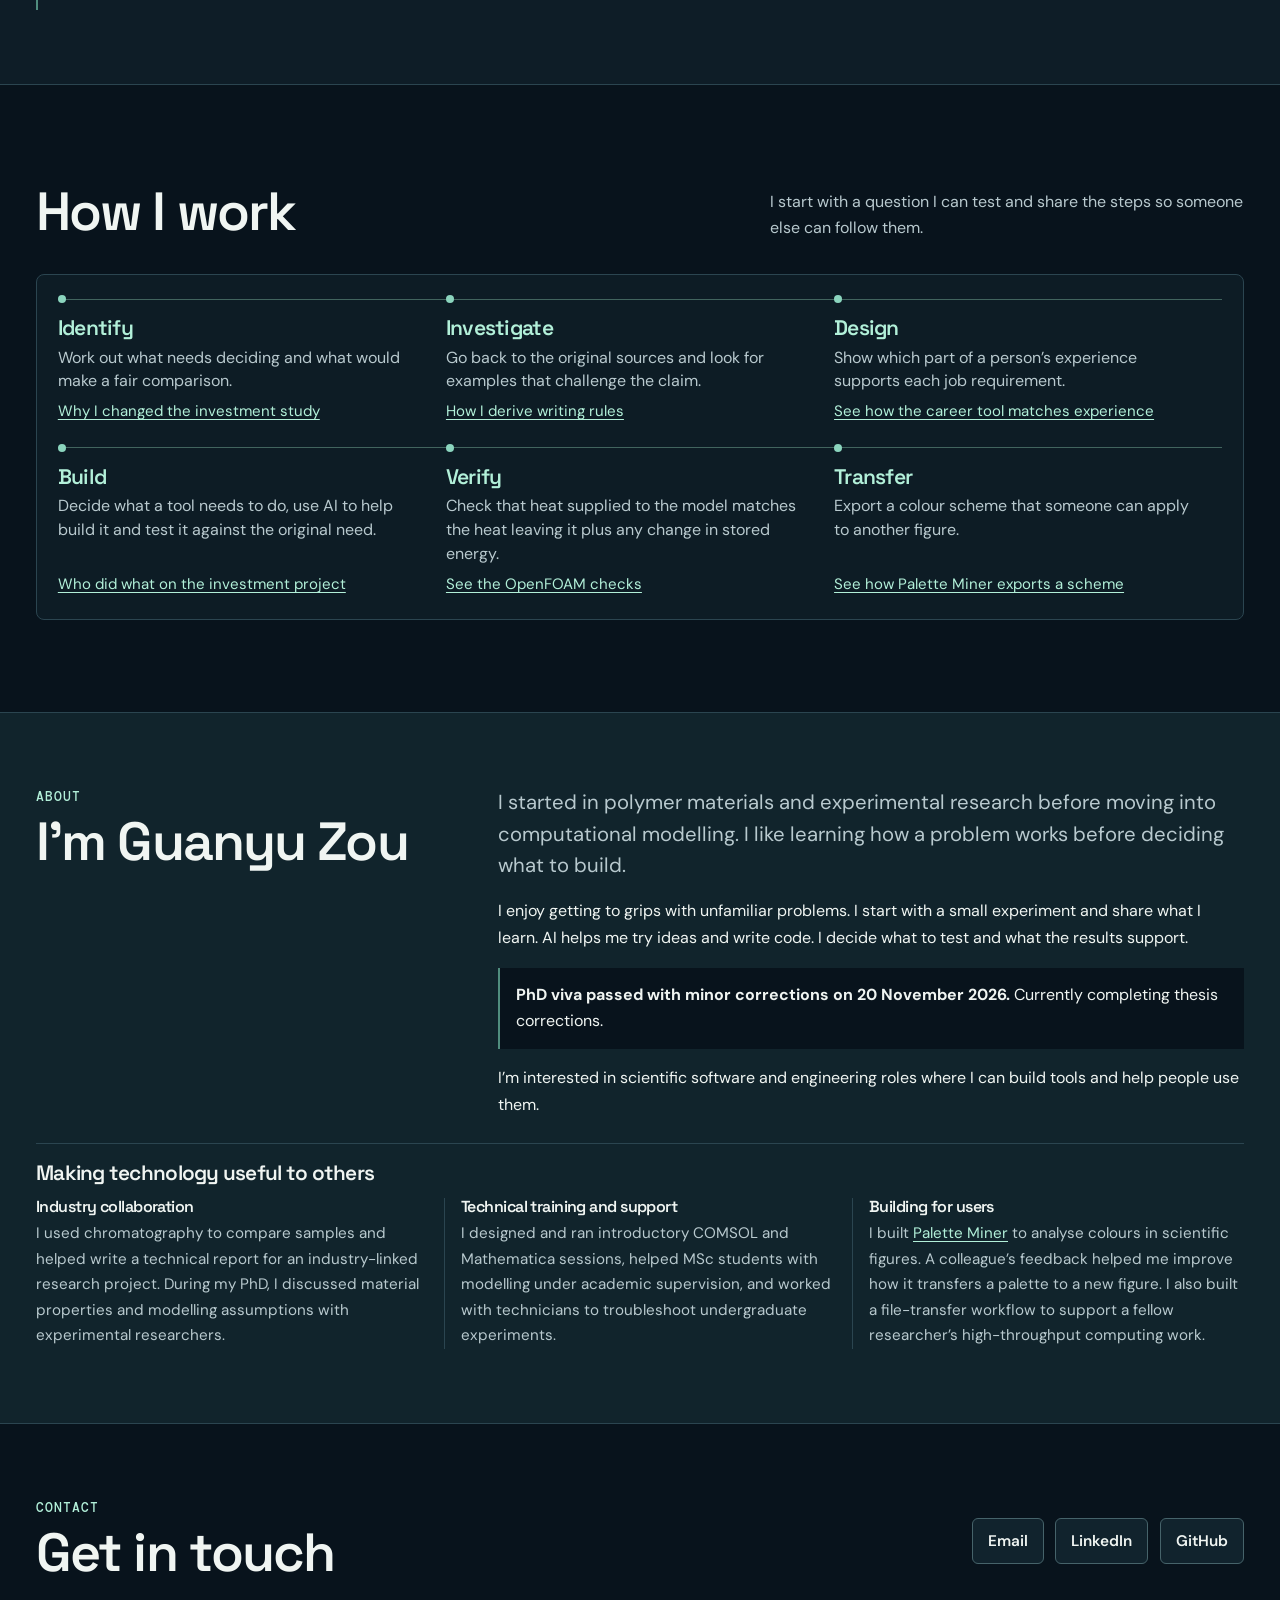
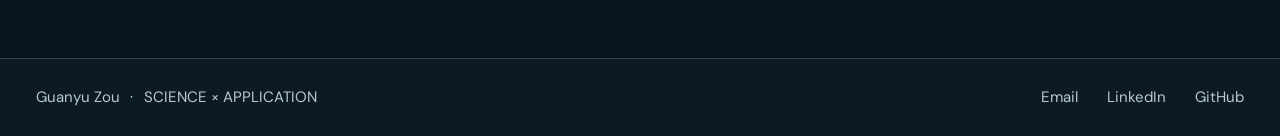
==== commit ffc2f5c2: "Refine writing skill and user support descriptions" ====
--- a/index.html
+++ b/index.html
@@ -77,7 +77,7 @@
 </section>
 
 <section class="v2-section v2-wrap v2-featured" id="work">
-  <div class="v2-section-head"><h2>Selected projects</h2><p>A simulation checker, a bilingual career tool and a colour tool for scientific figures.</p></div>
+  <div class="v2-section-head"><h2>Selected projects</h2><p>Selected work in engineering simulation, AI-assisted development and scientific visualisation.</p></div>
   <div class="v2-feature-grid"><article class="v2-feature-card">
   <div class="v2-feature-image"><img src="assets/projects/openfoam-room.png" alt="Wall heat flows and their net total as the OpenFOAM room run continues" loading="lazy" decoding="async"></div>
   <div class="v2-feature-body">
@@ -168,11 +168,11 @@
     <p>Tools for scientific writing, analysing figure colours and applying them to new charts.</p>
   </div>
   <ul id="knowledge-projects"><li class="v2-project-row">
-  <div><h4><a href="writing-editor.html">Evidence-Based Scientific Writing Editor</a></h4><p>A set of instructions for Codex that helps authors plan, draft and revise papers around the results they can support.</p></div>
+  <div><h4><a href="writing-editor.html">Evidence-Based Scientific Writing Editor</a></h4><p>A reusable AI skill that helps researchers structure scientific arguments, organise evidence and revise manuscripts.</p></div>
   <span class="v2-project-state">Public Codex skill</span>
 </li>
 <li class="v2-project-row">
-  <div><h4><a href="writing-method.html">Distill Scientific Writing Method</a></h4><p>A set of instructions for Codex that turns a selected group of papers into a writing guide, with examples and exceptions for each rule.</p></div>
+  <div><h4><a href="writing-method.html">Distill Scientific Writing Method</a></h4><p>An AI-assisted workflow that derives reusable writing principles from scientific publications, with expert commentary where available. It checks proposed rules against supporting evidence and counterexamples.</p></div>
   <span class="v2-project-state">Public Codex skill</span>
 </li>
 <li class="v2-project-row">
@@ -239,7 +239,7 @@
         </li>
         <li>
           <h4>Building for users</h4>
-          <p>I built <a href="palette-miner.html">Palette Miner</a> to analyse colours in scientific figures. A colleague’s feedback helped me improve how it transfers a palette to a new figure.</p>
+          <p>I built <a href="palette-miner.html">Palette Miner</a> to analyse colours in scientific figures. A colleague’s feedback helped me improve how it transfers a palette to a new figure. I also built a file-transfer workflow to support a fellow researcher’s high-throughput computing work.</p>
         </li>
       </ul>
     </section>
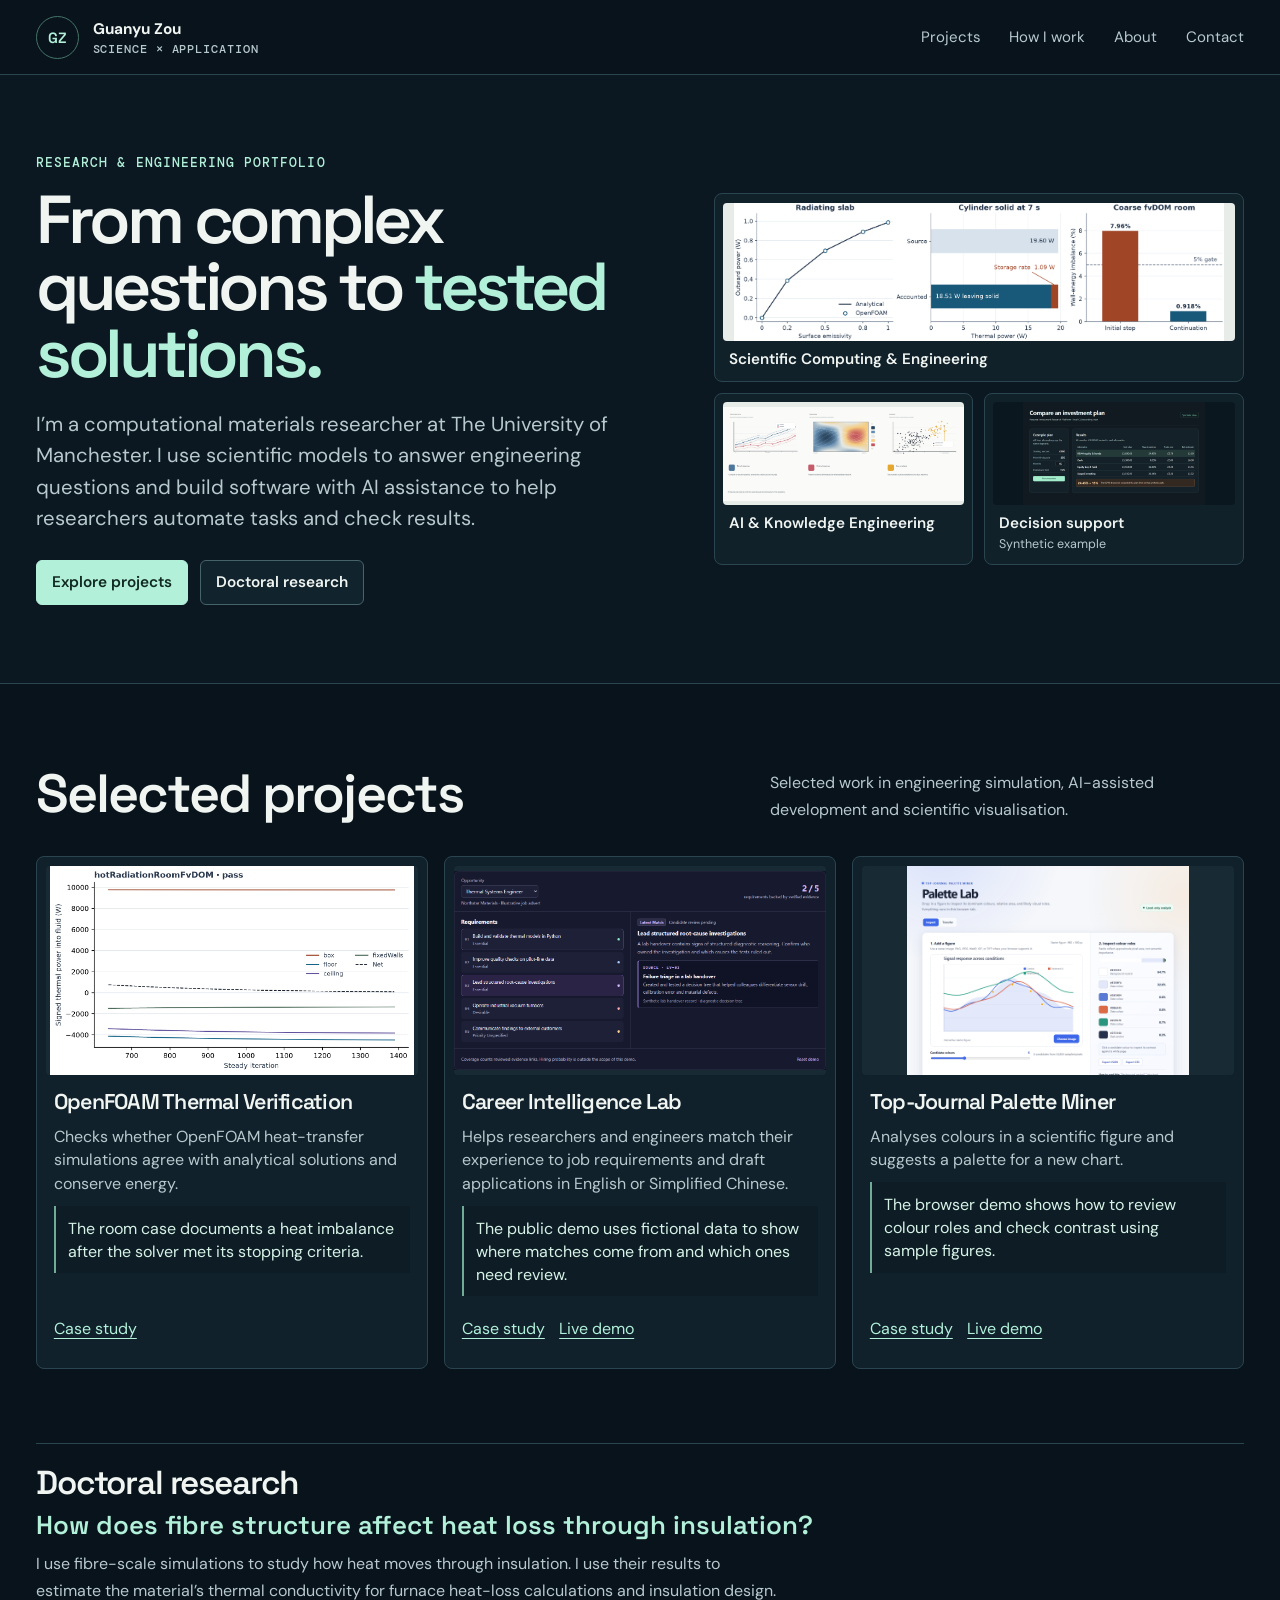
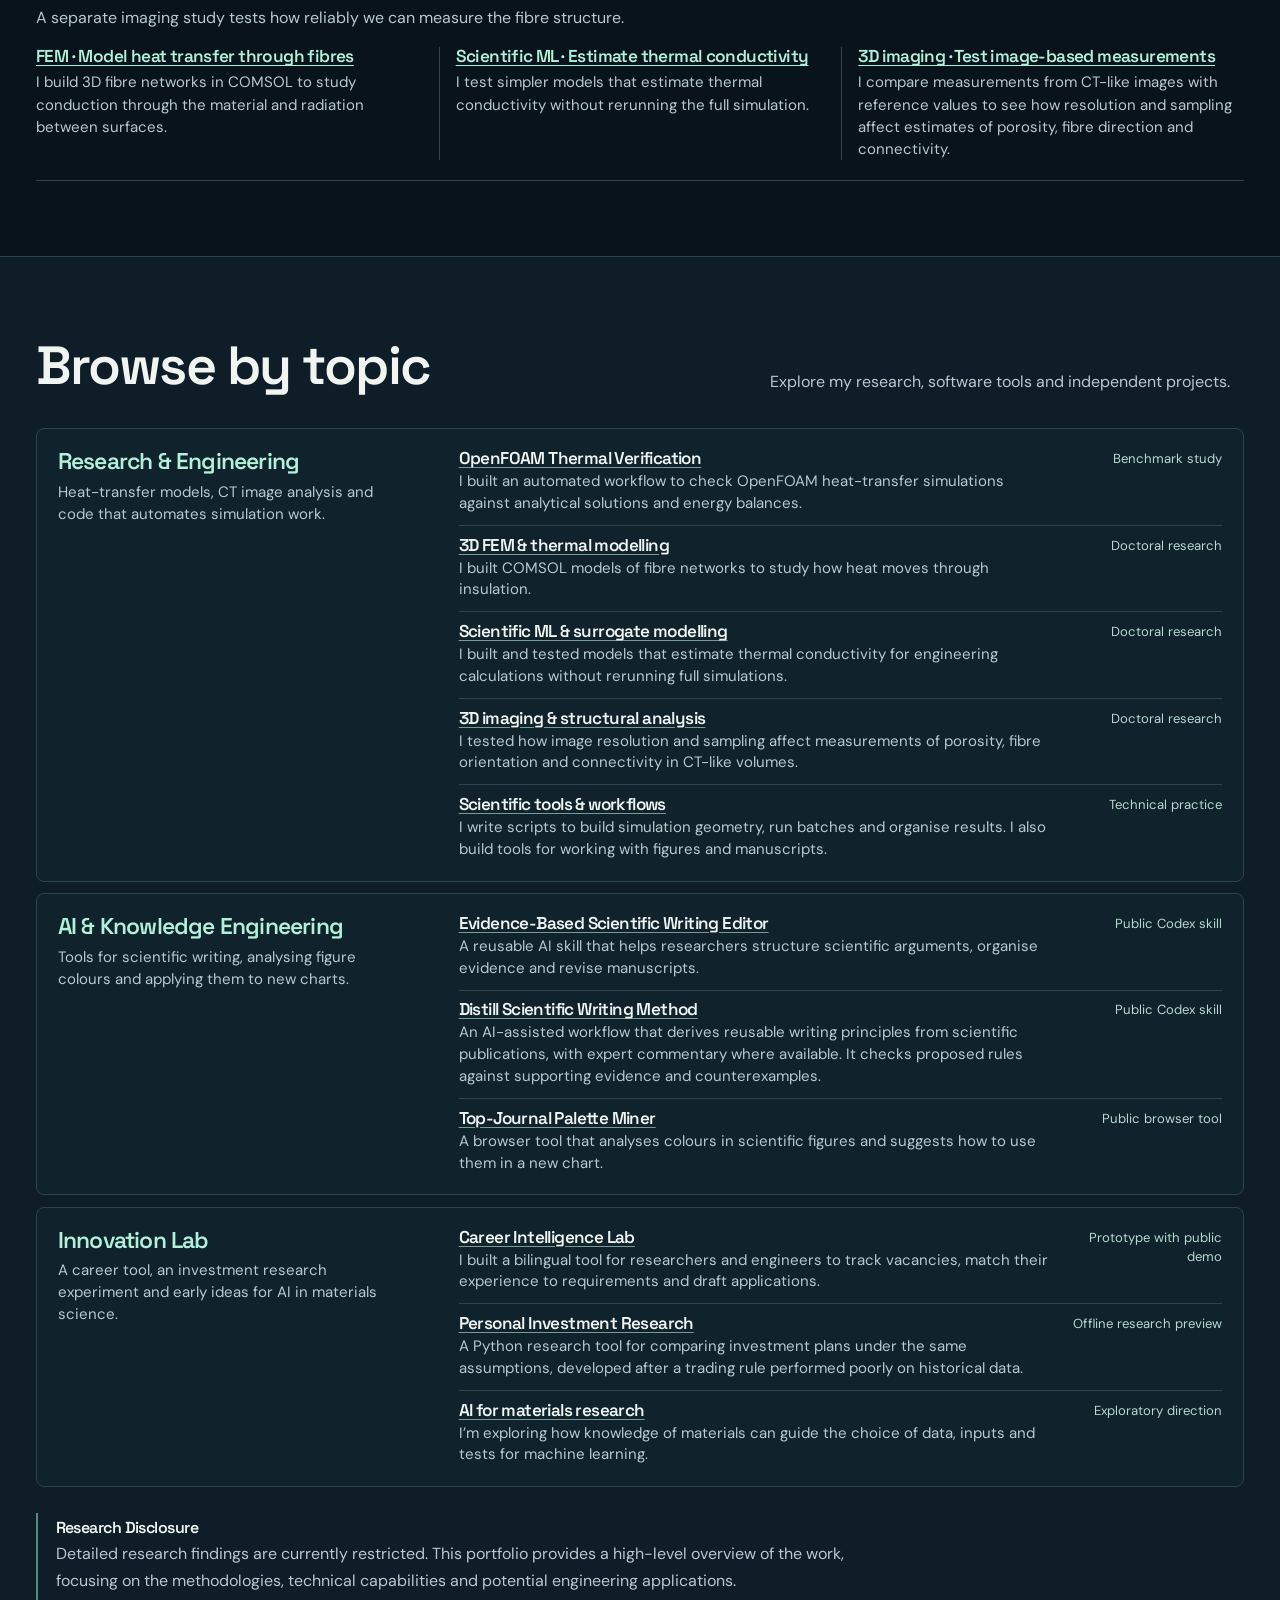
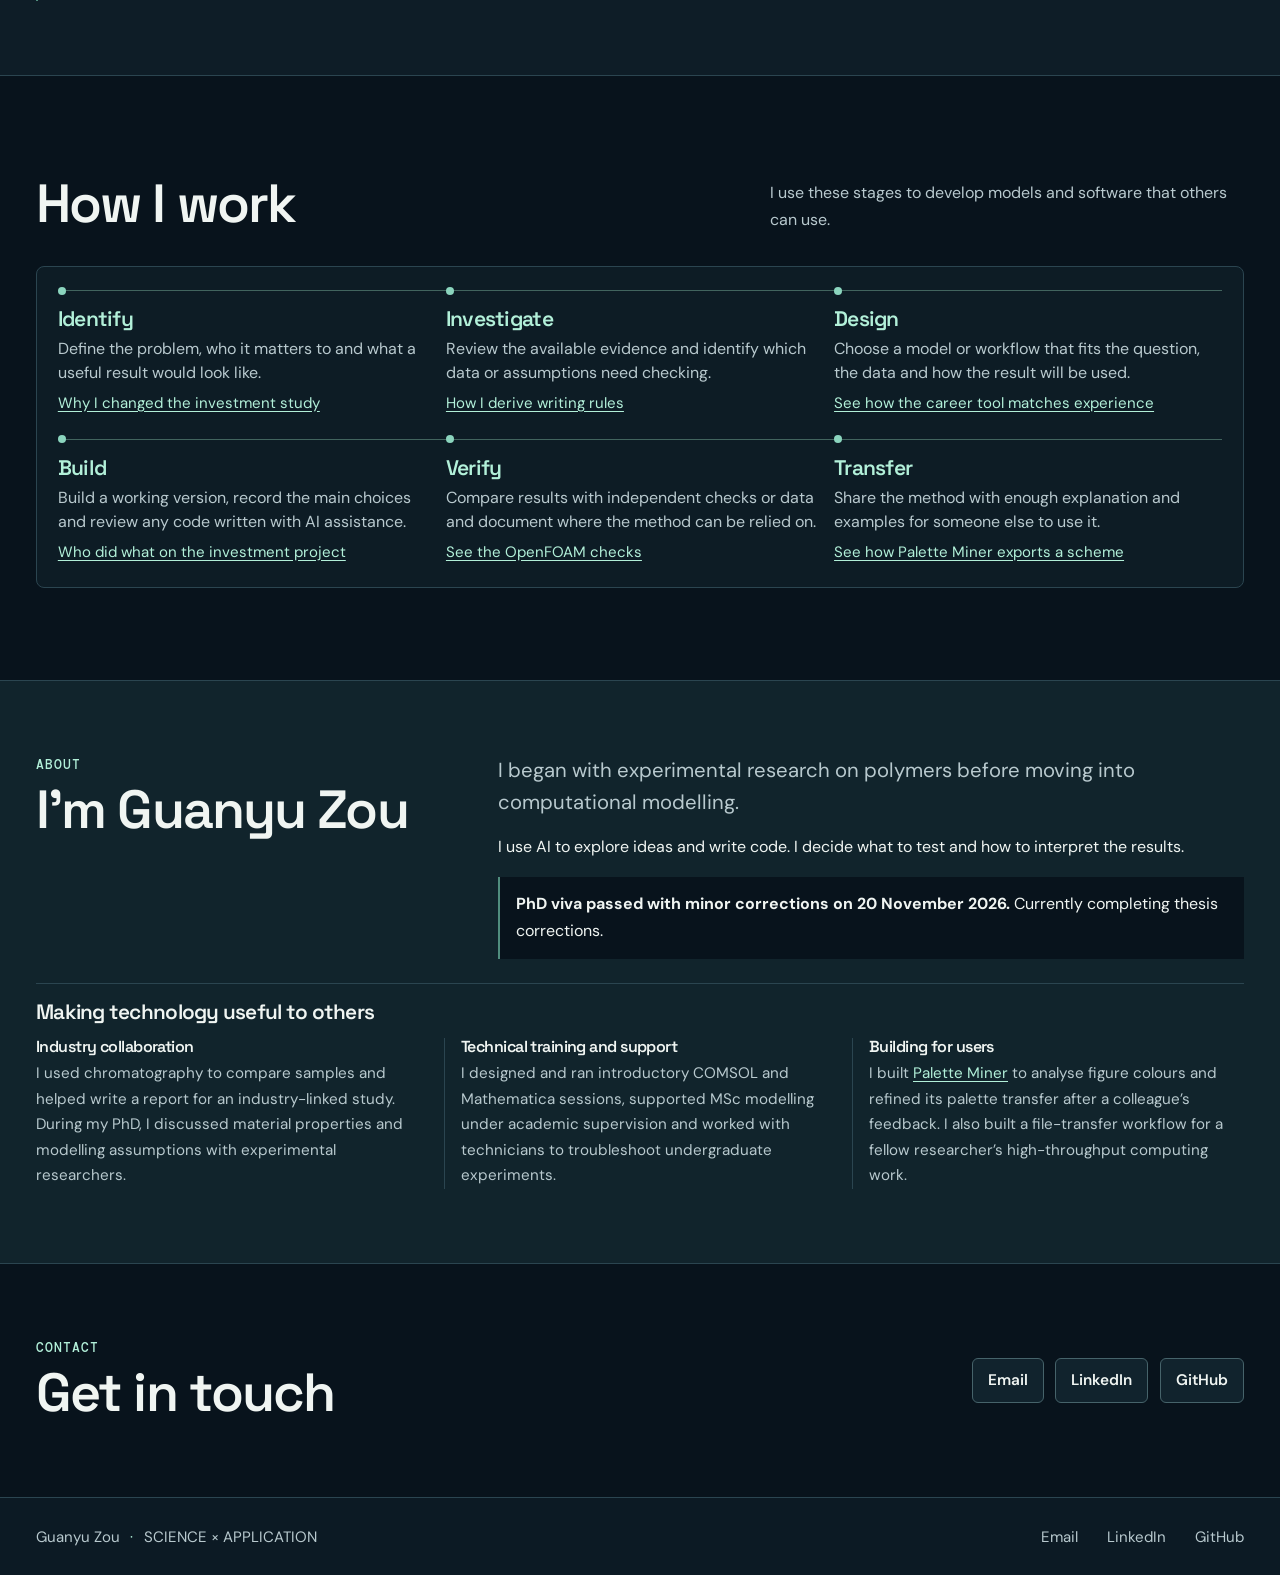
==== commit dd7239c7: "Align homepage and case copy around research practice" ====
--- a/index.html
+++ b/index.html
@@ -47,7 +47,7 @@
     <div class="v2-hero-copy">
       <p class="v2-kicker">Research &amp; engineering portfolio</p>
       <h1>From complex questions to <em>tested solutions.</em></h1>
-      <p class="v2-lead">I’m a computational materials researcher at The University of Manchester. I build engineering models, automate research workflows and use AI to develop tools.</p>
+      <p class="v2-lead">I’m a computational materials researcher at The University of Manchester. I use scientific models to answer engineering questions and build software with AI assistance to help researchers automate tasks and check results.</p>
       <div class="v2-actions">
         <a class="v2-button v2-button-primary" href="#work">Explore projects</a>
         <a class="v2-button" href="#doctoral-research">Doctoral research</a>
@@ -82,8 +82,8 @@
   <div class="v2-feature-image"><img src="assets/projects/openfoam-room.png" alt="Wall heat flows and their net total as the OpenFOAM room run continues" loading="lazy" decoding="async"></div>
   <div class="v2-feature-body">
     <h3>OpenFOAM Thermal Verification</h3>
-    <p class="v2-feature-problem">Checks OpenFOAM heat-transfer simulations against analytical solutions and energy balances.</p>
-    <p class="v2-feature-proof">A heat-balance check caught an imbalance after the solver had stopped. A stricter stopping rule brought it within tolerance.</p>
+    <p class="v2-feature-problem">Checks whether OpenFOAM heat-transfer simulations agree with analytical solutions and conserve energy.</p>
+    <p class="v2-feature-proof">The room case documents a heat imbalance after the solver met its stopping criteria.</p>
     <div class="v2-feature-actions"><a href="openfoam.html" aria-label="Case study: OpenFOAM Thermal Verification">Case study</a></div>
   </div>
 </article>
@@ -91,8 +91,8 @@
   <div class="v2-feature-image"><img src="assets/projects/career-evidence.png" alt="Career Intelligence Lab demo showing a job requirement, a possible match, its source and a question to check" loading="lazy" decoding="async"></div>
   <div class="v2-feature-body">
     <h3>Career Intelligence Lab</h3>
-    <p class="v2-feature-problem">Match your experience to job requirements and start a draft in English or Simplified Chinese.</p>
-    <p class="v2-feature-proof">Try the matching workflow with fictional candidate data in the public demo.</p>
+    <p class="v2-feature-problem">Helps researchers and engineers match their experience to job requirements and draft applications in English or Simplified Chinese.</p>
+    <p class="v2-feature-proof">The public demo uses fictional data to show where matches come from and which ones need review.</p>
     <div class="v2-feature-actions"><a href="career-intelligence.html" aria-label="Case study: Career Intelligence Lab">Case study</a><a href="https://guanyuzooou.github.io/career-intelligence-lab/" aria-label="Live demo: Career Intelligence Lab">Live demo</a></div>
   </div>
 </article>
@@ -100,8 +100,8 @@
   <div class="v2-feature-image"><img src="assets/projects/palette-inspect.png" alt="Palette Lab Inspect interface showing extracted colour candidates and visual roles for its built-in synthetic figure" loading="lazy" decoding="async"></div>
   <div class="v2-feature-body">
     <h3>Top-Journal Palette Miner</h3>
-    <p class="v2-feature-problem">See how colours are used in a scientific figure and review suggestions for a new chart.</p>
-    <p class="v2-feature-proof">Export the suggested palette as JSON, CSS or a report.</p>
+    <p class="v2-feature-problem">Analyses colours in a scientific figure and suggests a palette for a new chart.</p>
+    <p class="v2-feature-proof">The browser demo shows how to review colour roles and check contrast using sample figures.</p>
     <div class="v2-feature-actions"><a href="palette-miner.html" aria-label="Case study: Top-Journal Palette Miner">Case study</a><a href="https://guanyuzooou.github.io/top-journal-palette-miner/" aria-label="Live demo: Top-Journal Palette Miner">Live demo</a></div>
   </div>
 </article></div>
@@ -109,20 +109,20 @@
 
 <section class="v2-wrap v2-doctoral" id="doctoral-research" aria-labelledby="doctoral-research-heading">
   <h2 id="doctoral-research-heading">Doctoral research</h2>
-  <p class="v2-research-question">How does fibre structure affect heat loss, and what can that tell us about insulation design?</p>
-  <p>I use fibre-scale models to understand how heat moves through the material, then estimate its overall thermal conductivity for furnace heat-loss calculations. I automate model setup and data extraction to compare simulations consistently. In a separate study, I tested how well CT-like images capture fibre structure.</p>
+  <p class="v2-research-question">How does fibre structure affect heat loss through insulation?</p>
+  <p>I use fibre-scale simulations to study how heat moves through insulation. I use their results to estimate the material’s thermal conductivity for furnace heat-loss calculations and insulation design. A separate imaging study tests how reliably we can measure the fibre structure.</p>
   <ul>
     <li>
       <h3><a href="fem.html">FEM · Model heat transfer through fibres</a></h3>
-      <p>I build 3D fibre networks in COMSOL and model how heat moves through the fibres by conduction and between surfaces by radiation.</p>
+      <p>I build 3D fibre networks in COMSOL to study conduction through the material and radiation between surfaces.</p>
     </li>
     <li>
       <h3><a href="ml.html">Scientific ML · Estimate thermal conductivity</a></h3>
-      <p>I compare and test simpler models that can estimate conductivity without rerunning a full simulation. These estimates can inform furnace heat-loss calculations and insulation design.</p>
+      <p>I test simpler models that estimate thermal conductivity without rerunning the full simulation.</p>
     </li>
     <li>
       <h3><a href="imaging.html">3D imaging · Test image-based measurements</a></h3>
-      <p>I compare measurements from controlled CT-like volumes with reference structures to see how resolution and sampling affect estimates of porosity, fibre direction and connectivity.</p>
+      <p>I compare measurements from CT-like images with reference values to see how resolution and sampling affect estimates of porosity, fibre direction and connectivity.</p>
     </li>
   </ul>
 </section>
@@ -143,19 +143,19 @@
   <span class="v2-project-state">Benchmark study</span>
 </li>
 <li class="v2-project-row">
-  <div><h4><a href="fem.html">3D FEM &amp; thermal modelling</a></h4><p>I built COMSOL models of fibre networks to study how heat moves through fibrous materials.</p></div>
+  <div><h4><a href="fem.html">3D FEM &amp; thermal modelling</a></h4><p>I built COMSOL models of fibre networks to study how heat moves through insulation.</p></div>
   <span class="v2-project-state">Doctoral research</span>
 </li>
 <li class="v2-project-row">
-  <div><h4><a href="ml.html">Scientific ML &amp; surrogate modelling</a></h4><p>I built and tested models that estimate thermal conductivity for engineering calculations.</p></div>
+  <div><h4><a href="ml.html">Scientific ML &amp; surrogate modelling</a></h4><p>I built and tested models that estimate thermal conductivity for engineering calculations without rerunning full simulations.</p></div>
   <span class="v2-project-state">Doctoral research</span>
 </li>
 <li class="v2-project-row">
-  <div><h4><a href="imaging.html">3D imaging &amp; structural analysis</a></h4><p>I processed 3D images to measure porosity, fibre orientation and connectivity, and checked the measurements against reference structures.</p></div>
+  <div><h4><a href="imaging.html">3D imaging &amp; structural analysis</a></h4><p>I tested how image resolution and sampling affect measurements of porosity, fibre orientation and connectivity in CT-like volumes.</p></div>
   <span class="v2-project-state">Doctoral research</span>
 </li>
 <li class="v2-project-row">
-  <div><h4><a href="tools.html">Scientific tools &amp; workflows</a></h4><p>I use scripting to automate geometry, simulation runs, data checks and reporting.</p></div>
+  <div><h4><a href="tools.html">Scientific tools &amp; workflows</a></h4><p>I write scripts to build simulation geometry, run batches and organise results. I also build tools for working with figures and manuscripts.</p></div>
   <span class="v2-project-state">Technical practice</span>
 </li></ul>
 </section>
@@ -189,7 +189,7 @@
     <p>A career tool, an investment research experiment and early ideas for AI in materials science.</p>
   </div>
   <ul id="innovation-projects"><li class="v2-project-row">
-  <div><h4><a href="career-intelligence.html">Career Intelligence Lab</a></h4><p>I built a bilingual tool to help researchers and engineers track job opportunities, match their experience to requirements and draft applications.</p></div>
+  <div><h4><a href="career-intelligence.html">Career Intelligence Lab</a></h4><p>I built a bilingual tool for researchers and engineers to track vacancies, match their experience to requirements and draft applications.</p></div>
   <span class="v2-project-state">Prototype with public demo</span>
 </li>
 <li class="v2-project-row">
@@ -197,7 +197,7 @@
   <span class="v2-project-state">Offline research preview</span>
 </li>
 <li class="v2-project-row">
-  <div><h4><a href="ai-for-science.html">AI for materials research</a></h4><p>I am exploring how physics and carefully checked data can improve machine learning for materials research.</p></div>
+  <div><h4><a href="ai-for-science.html">AI for materials research</a></h4><p>I’m exploring how knowledge of materials can guide the choice of data, inputs and tests for machine learning.</p></div>
   <span class="v2-project-state">Exploratory direction</span>
 </li></ul>
 </section>
@@ -206,14 +206,14 @@
 </section>
 
 <section class="v2-section v2-wrap v2-method-section" id="approach">
-  <div class="v2-section-head"><h2>How I work</h2><p>I start with a question I can test and share the steps so someone else can follow them.</p></div>
+  <div class="v2-section-head"><h2>How I work</h2><p>I use these stages to develop models and software that others can use.</p></div>
   <ol class="v2-method">
-    <li><h3>Identify</h3><p>Work out what needs deciding and what would make a fair comparison.</p><a href="investment-research.html">Why I changed the investment study</a></li>
-    <li><h3>Investigate</h3><p>Go back to the original sources and look for examples that challenge the claim.</p><a href="writing-method.html">How I derive writing rules</a></li>
-    <li><h3>Design</h3><p>Show which part of a person’s experience supports each job requirement.</p><a href="career-intelligence.html">See how the career tool matches experience</a></li>
-    <li><h3>Build</h3><p>Decide what a tool needs to do, use AI to help build it and test it against the original need.</p><a href="investment-research.html#decisions-and-collaboration">Who did what on the investment project</a></li>
-    <li><h3>Verify</h3><p>Check that heat supplied to the model matches the heat leaving it plus any change in stored energy.</p><a href="openfoam.html">See the OpenFOAM checks</a></li>
-    <li><h3>Transfer</h3><p>Export a colour scheme that someone can apply to another figure.</p><a href="palette-miner.html">See how Palette Miner exports a scheme</a></li>
+    <li><h3>Identify</h3><p>Define the problem, who it matters to and what a useful result would look like.</p><a href="investment-research.html">Why I changed the investment study</a></li>
+    <li><h3>Investigate</h3><p>Review the available evidence and identify which data or assumptions need checking.</p><a href="writing-method.html">How I derive writing rules</a></li>
+    <li><h3>Design</h3><p>Choose a model or workflow that fits the question, the data and how the result will be used.</p><a href="career-intelligence.html">See how the career tool matches experience</a></li>
+    <li><h3>Build</h3><p>Build a working version, record the main choices and review any code written with AI assistance.</p><a href="investment-research.html#decisions-and-collaboration">Who did what on the investment project</a></li>
+    <li><h3>Verify</h3><p>Compare results with independent checks or data and document where the method can be relied on.</p><a href="openfoam.html">See the OpenFOAM checks</a></li>
+    <li><h3>Transfer</h3><p>Share the method with enough explanation and examples for someone else to use it.</p><a href="palette-miner.html">See how Palette Miner exports a scheme</a></li>
   </ol>
 </section>
 
@@ -221,25 +221,24 @@
   <div class="v2-wrap v2-about-grid">
     <div><p class="v2-kicker">About</p><h2>I’m Guanyu Zou</h2></div>
     <div class="v2-about-copy">
-      <p class="v2-lead">I started in polymer materials and experimental research before moving into computational modelling. I like learning how a problem works before deciding what to build.</p>
-      <p>I enjoy getting to grips with unfamiliar problems. I start with a small experiment and share what I learn. AI helps me try ideas and write code. I decide what to test and what the results support.</p>
+      <p class="v2-lead">I began with experimental research on polymers before moving into computational modelling.</p>
+      <p>I use AI to explore ideas and write code. I decide what to test and how to interpret the results.</p>
       <p class="v2-viva"><strong>PhD viva passed with minor corrections on 20 November 2026.</strong> Currently completing thesis corrections.</p>
-      <p>I’m interested in scientific software and engineering roles where I can build tools and help people use them.</p>
     </div>
     <section class="v2-collaboration" id="collaboration" aria-labelledby="collaboration-heading">
       <h3 id="collaboration-heading">Making technology useful to others</h3>
       <ul>
         <li>
           <h4>Industry collaboration</h4>
-          <p>I used chromatography to compare samples and helped write a technical report for an industry-linked research project. During my PhD, I discussed material properties and modelling assumptions with experimental researchers.</p>
+          <p>I used chromatography to compare samples and helped write a report for an industry-linked study. During my PhD, I discussed material properties and modelling assumptions with experimental researchers.</p>
         </li>
         <li>
           <h4>Technical training and support</h4>
-          <p>I designed and ran introductory COMSOL and Mathematica sessions, helped MSc students with modelling under academic supervision, and worked with technicians to troubleshoot undergraduate experiments.</p>
+          <p>I designed and ran introductory COMSOL and Mathematica sessions, supported MSc modelling under academic supervision and worked with technicians to troubleshoot undergraduate experiments.</p>
         </li>
         <li>
           <h4>Building for users</h4>
-          <p>I built <a href="palette-miner.html">Palette Miner</a> to analyse colours in scientific figures. A colleague’s feedback helped me improve how it transfers a palette to a new figure. I also built a file-transfer workflow to support a fellow researcher’s high-throughput computing work.</p>
+          <p>I built <a href="palette-miner.html">Palette Miner</a> to analyse figure colours and refined its palette transfer after a colleague’s feedback. I also built a file-transfer workflow for a fellow researcher’s high-throughput computing work.</p>
         </li>
       </ul>
     </section>
